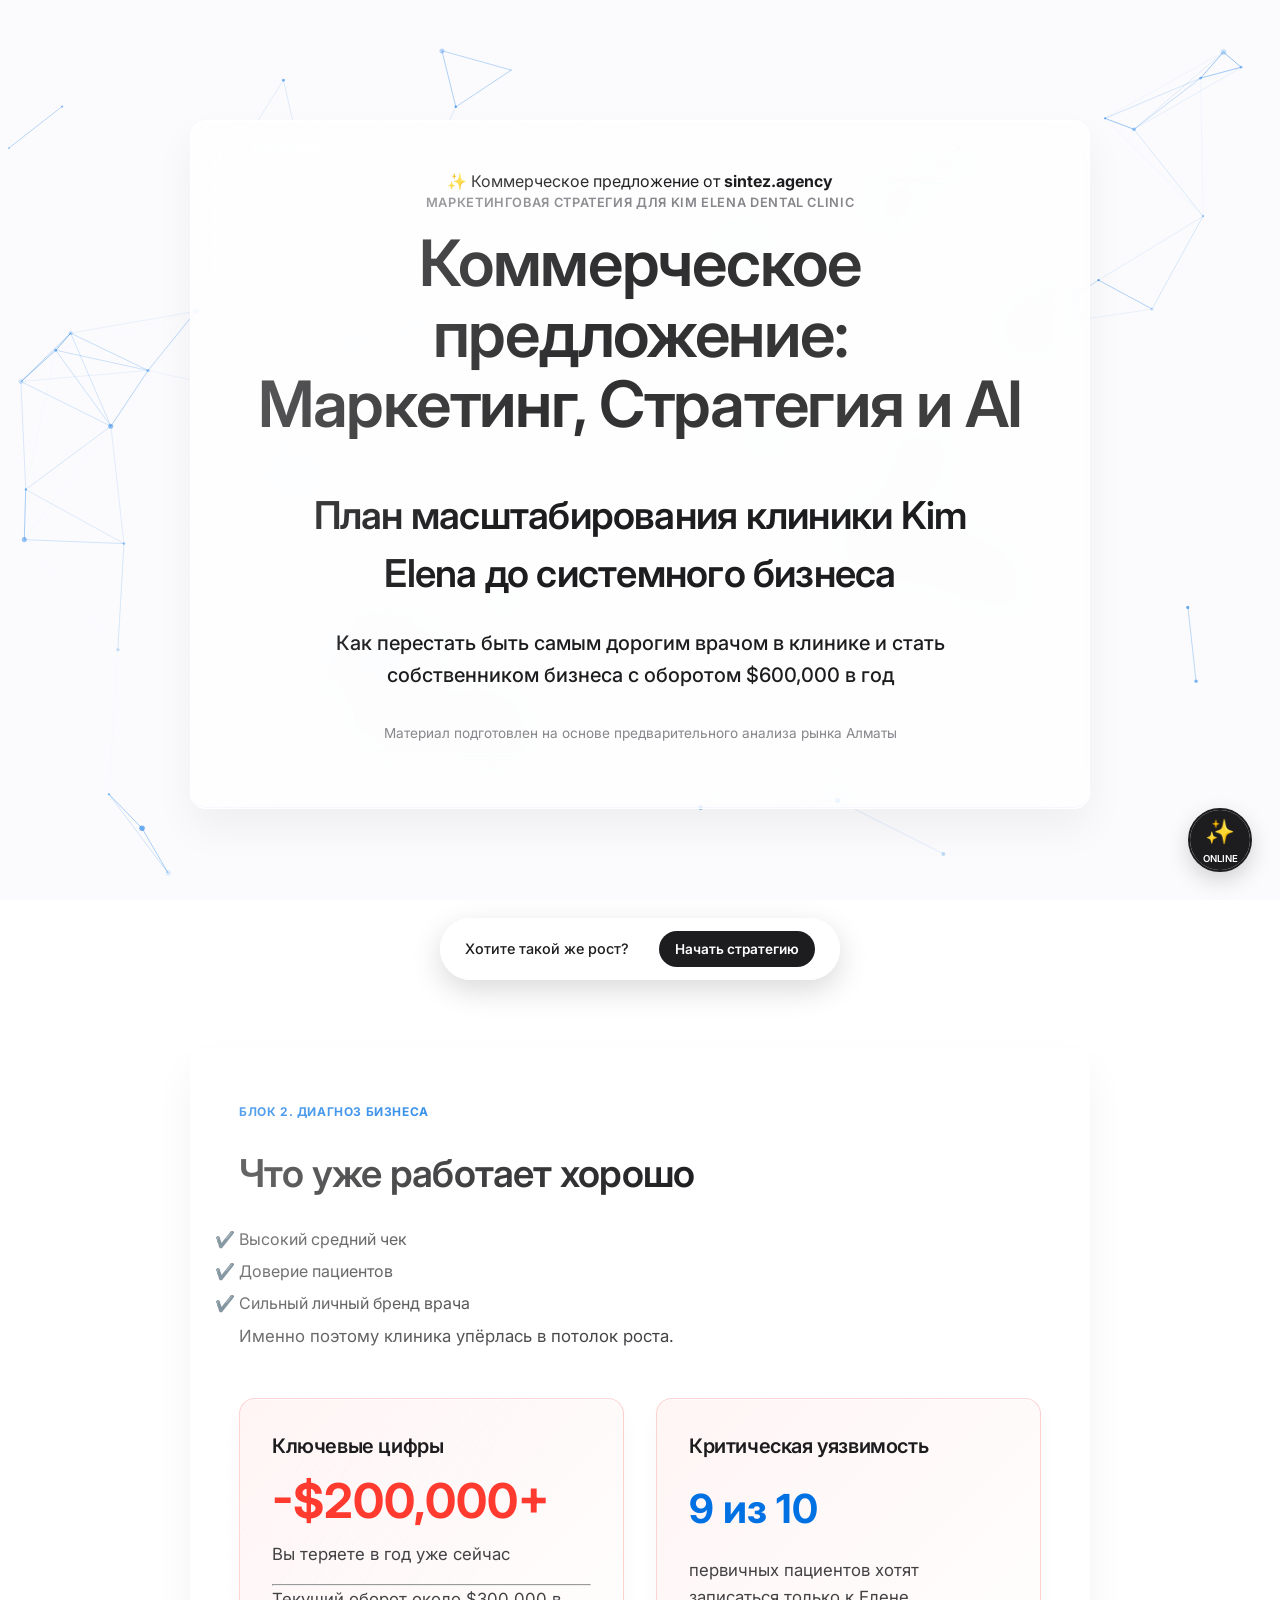
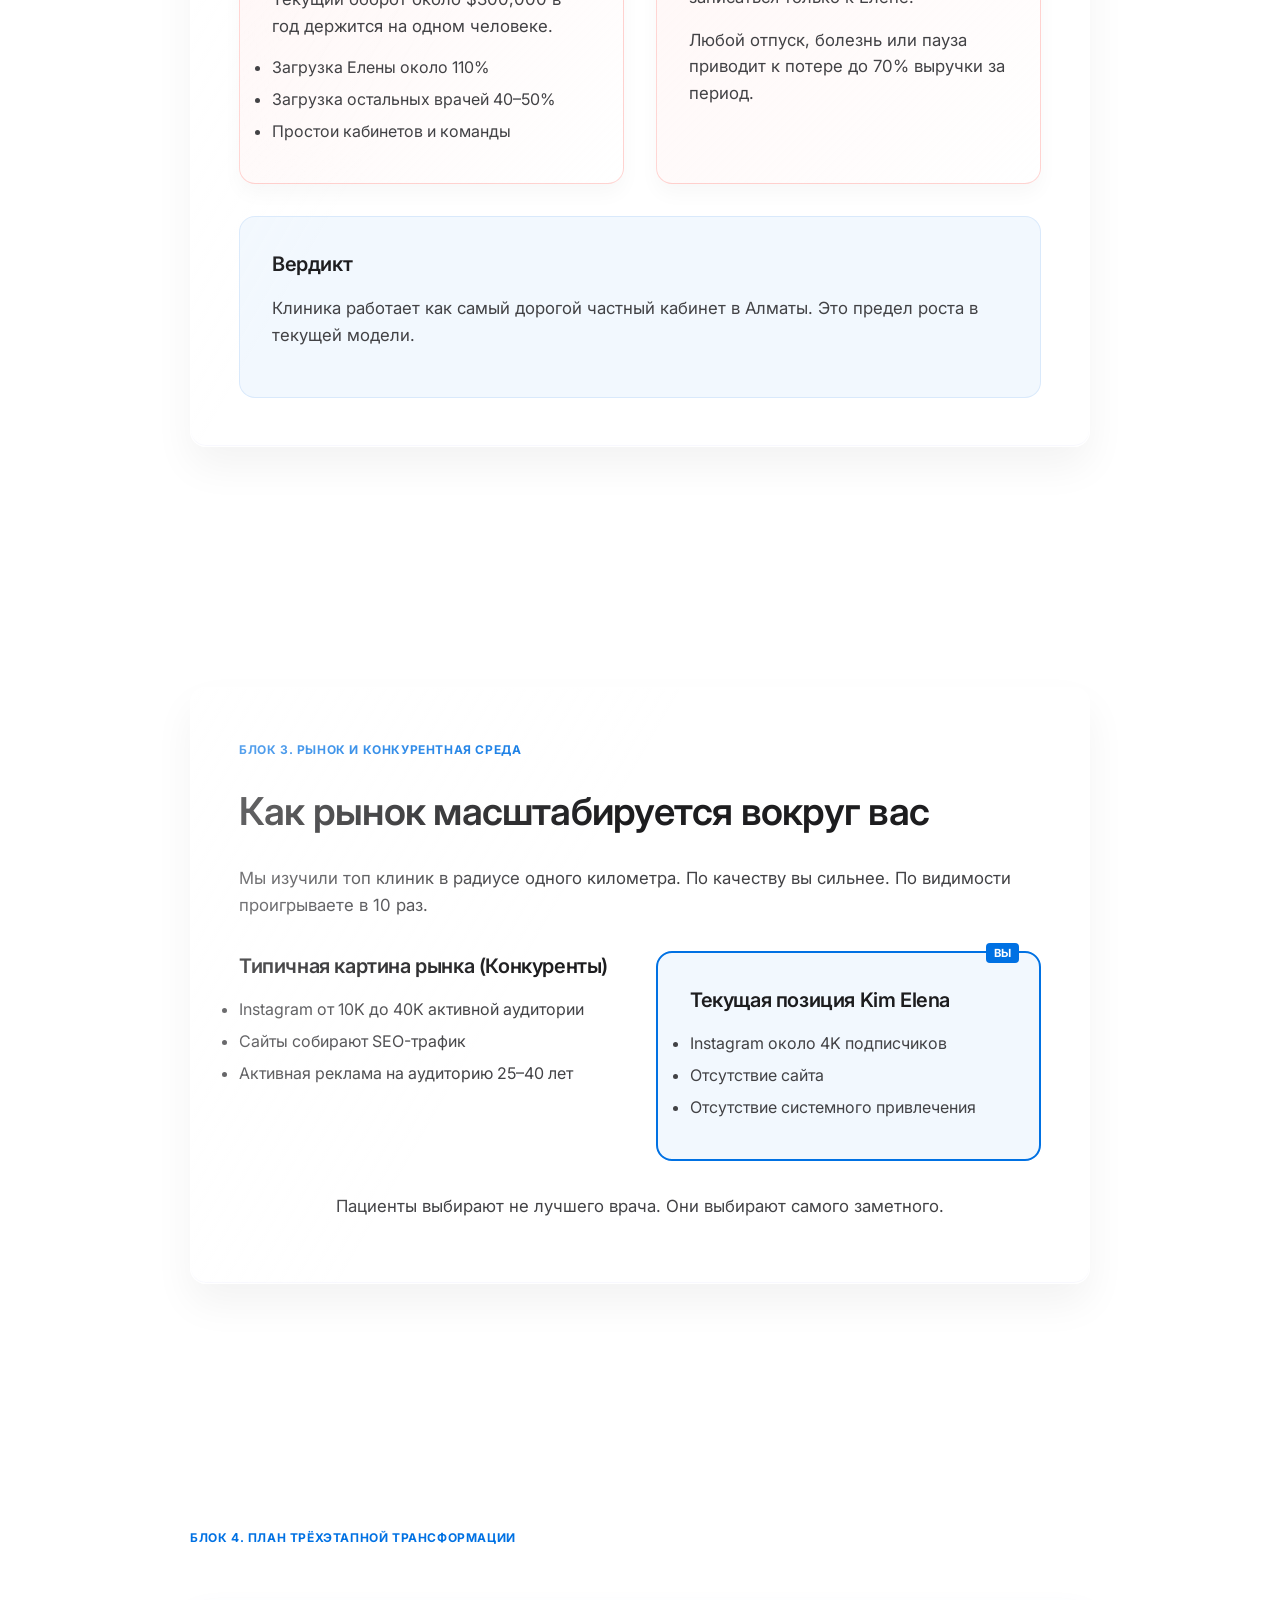
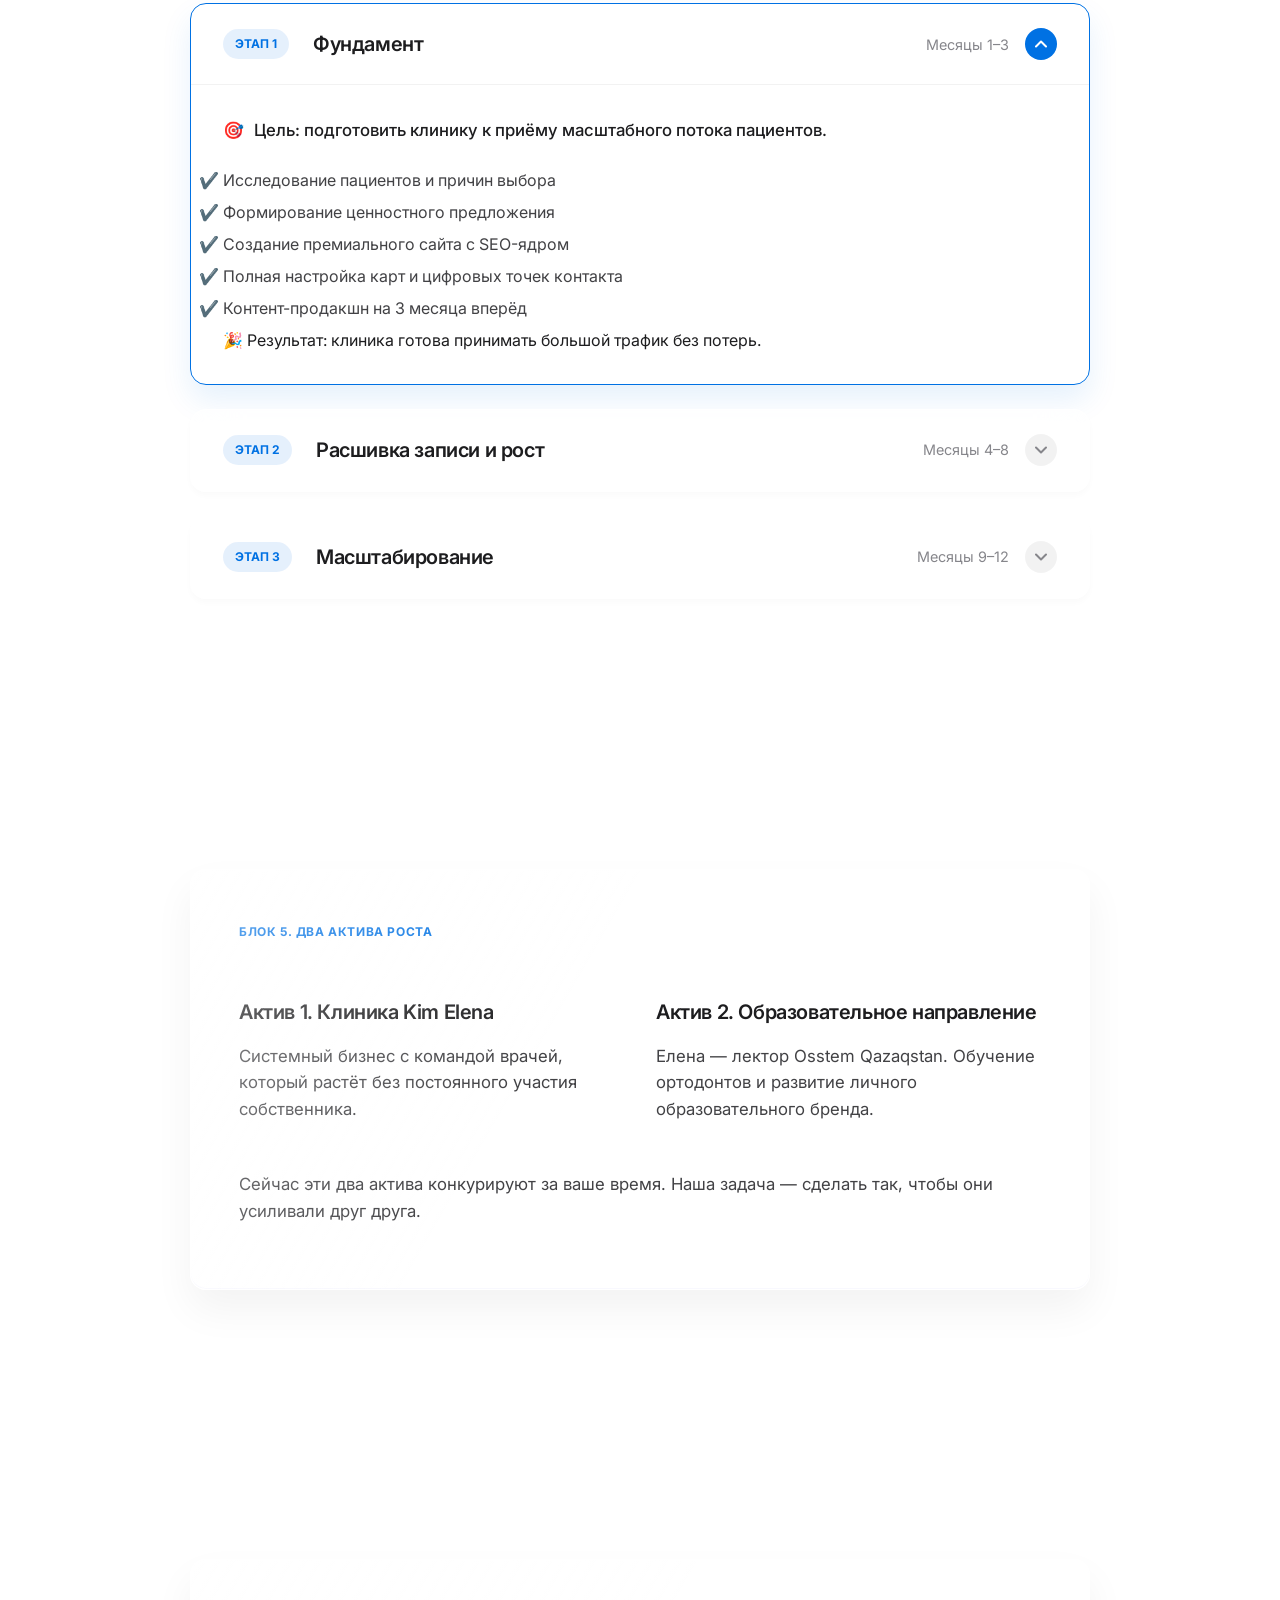
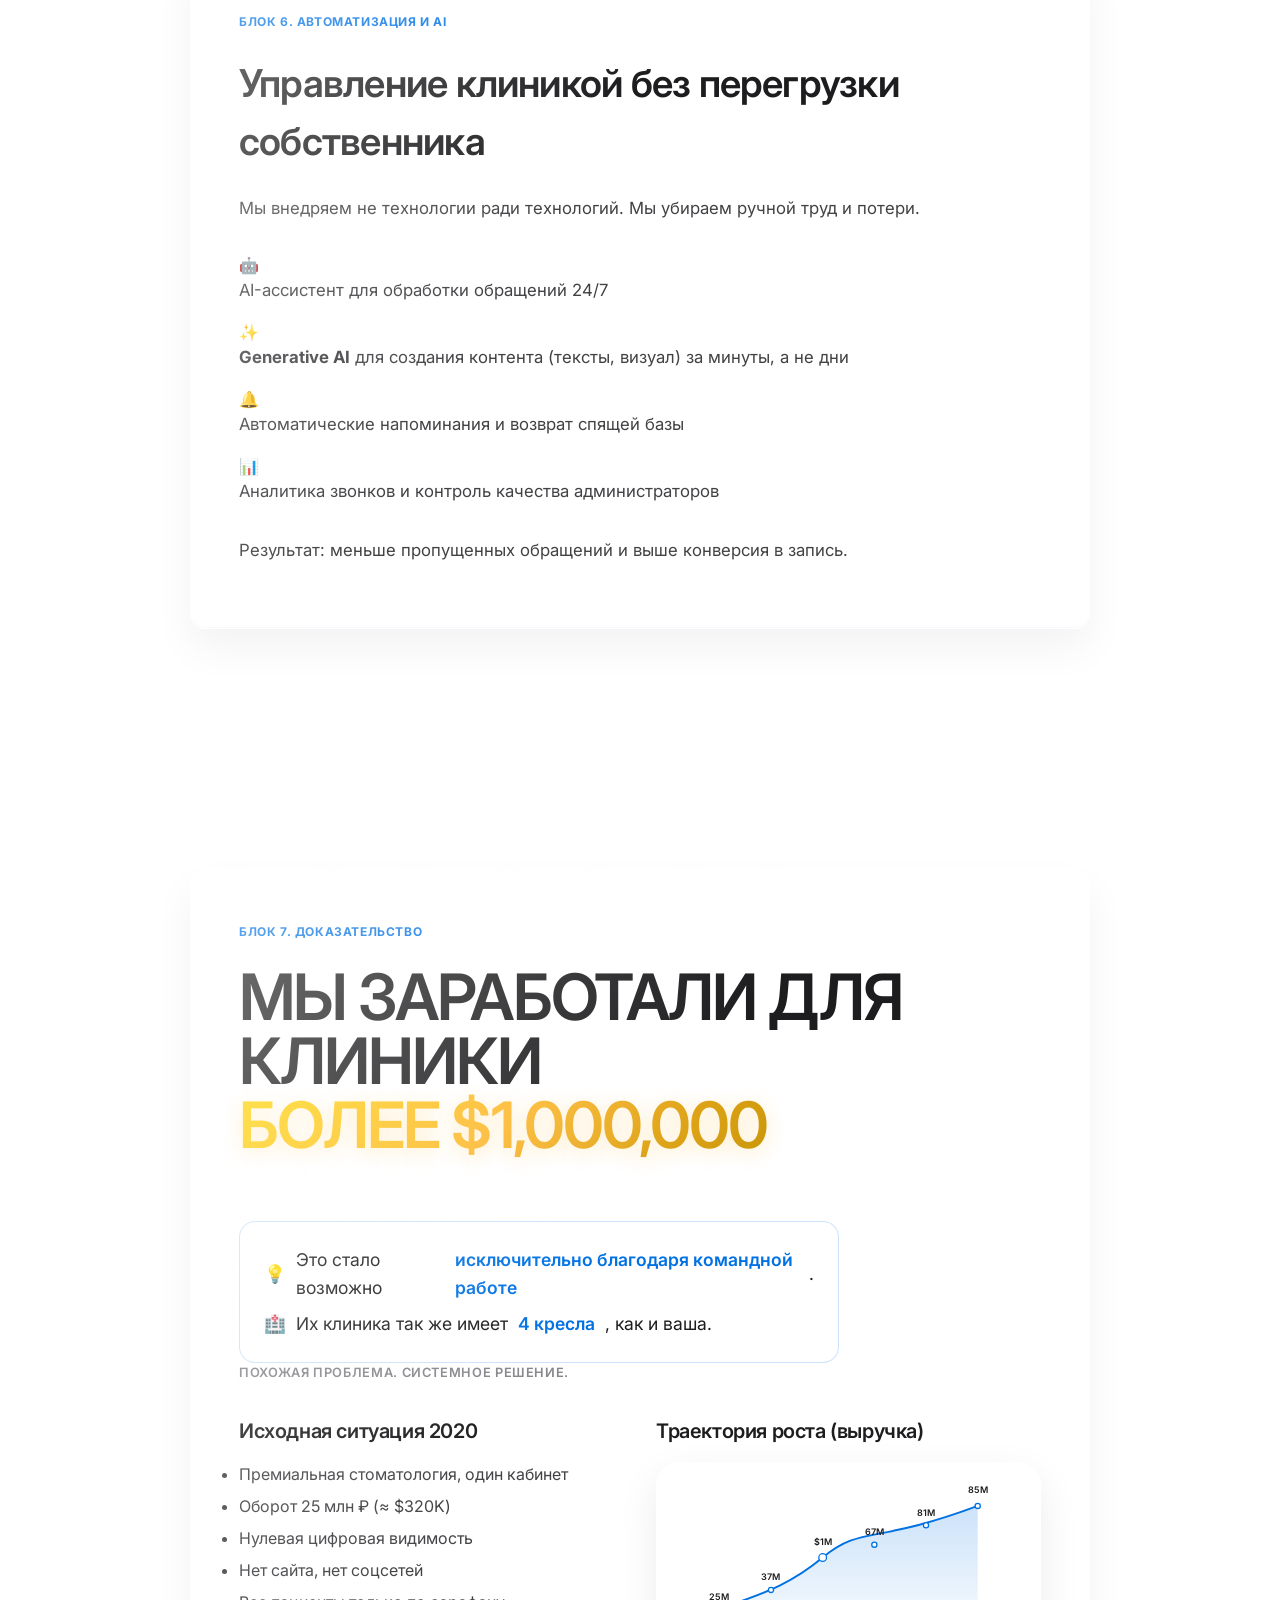
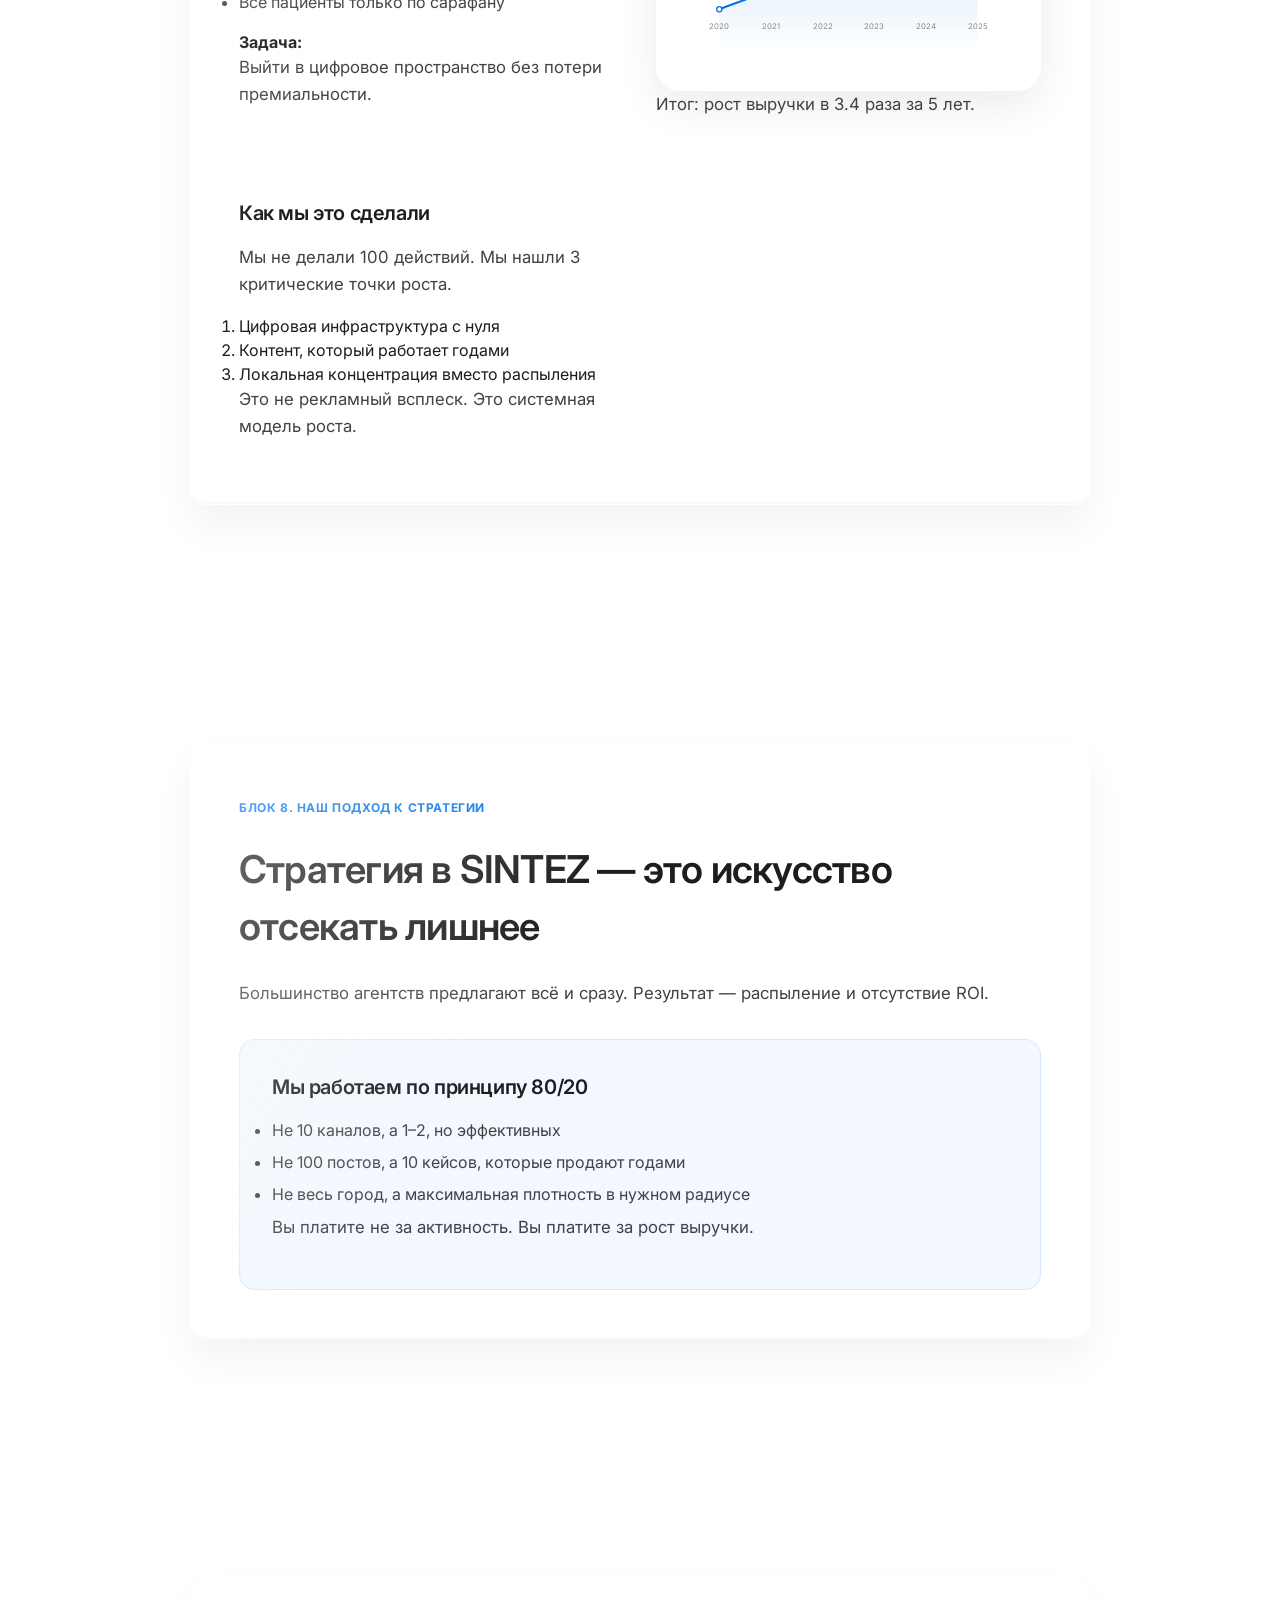
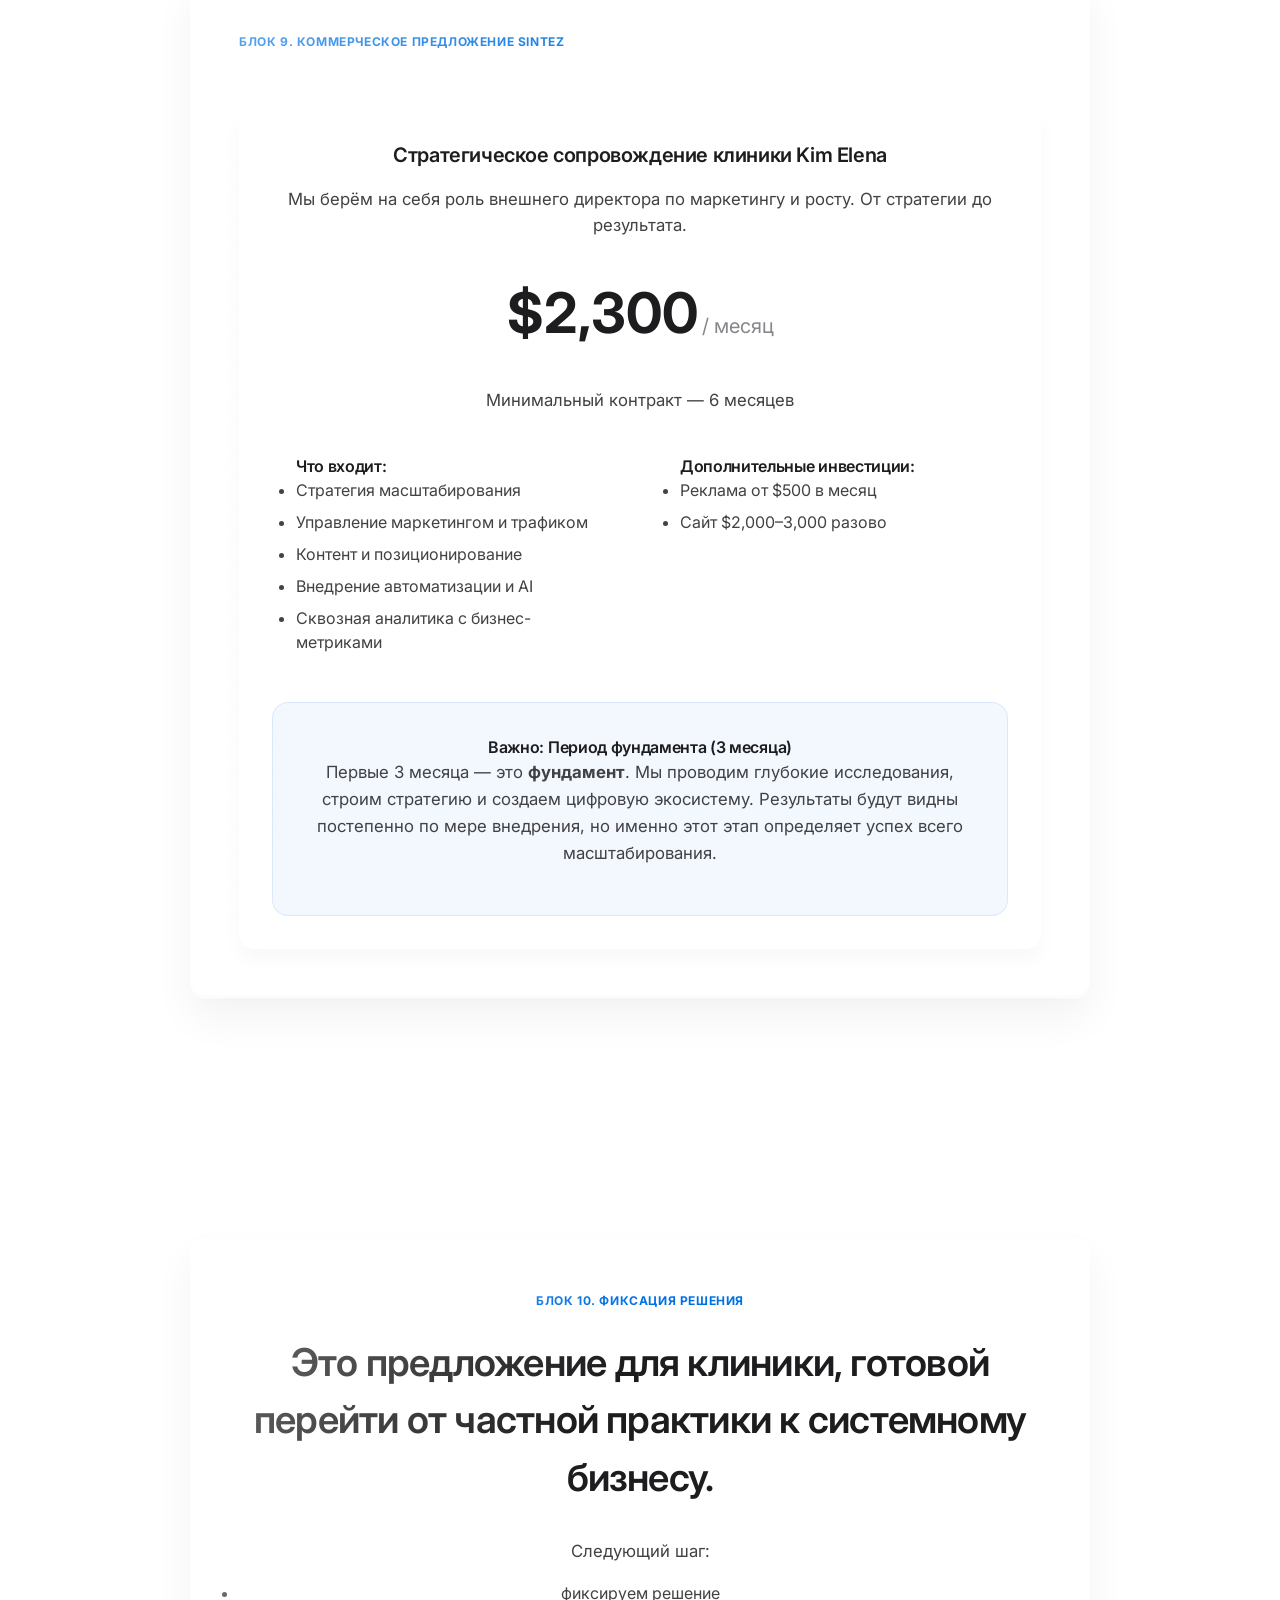
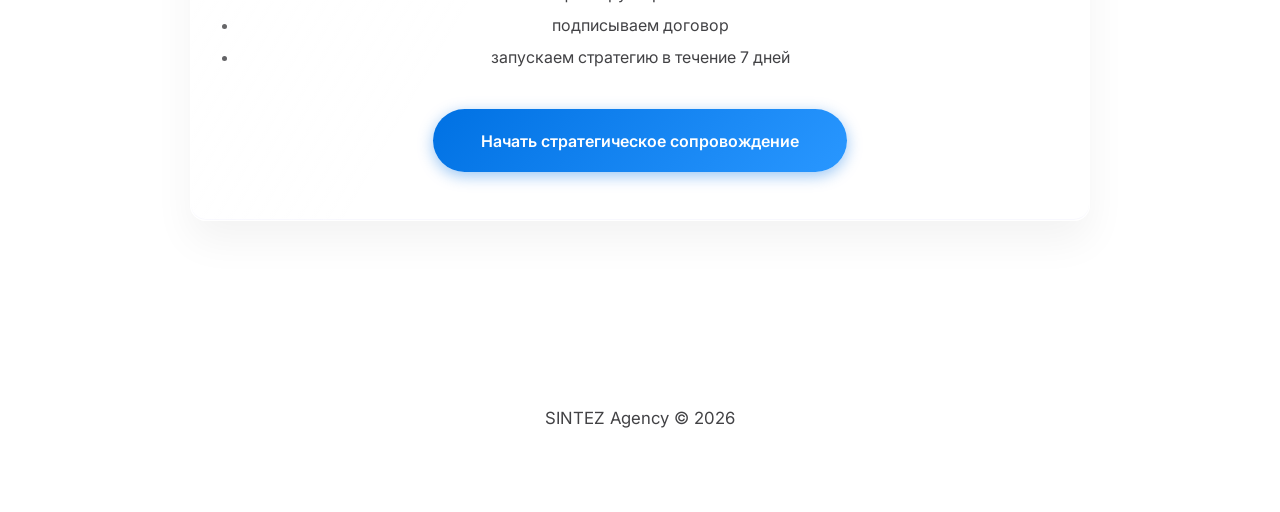
==== index.html @ 53f5ad46 "Add interactive accordion timeline to Block 4" ====
<!DOCTYPE html>
<html lang="ru">

<head>
    <meta charset="UTF-8">
    <meta name="viewport" content="width=device-width, initial-scale=1.0">
    <title>Маркетинговая Стратегия для Kim Elena Dental Clinic | SINTEZ</title>
    <link rel="stylesheet" href="style.css">
    <link rel="preconnect" href="https://fonts.googleapis.com">
    <link rel="preconnect" href="https://fonts.gstatic.com" crossorigin>
    <link href="https://fonts.googleapis.com/css2?family=Inter:wght@300;400;500;600;700&display=swap" rel="stylesheet">
</head>

<body>

    <!-- Interactive Background -->
    <canvas id="bg-canvas"></canvas>

    <main class="main-container">

        <!-- BLOCK 1: MAIN SCREEN -->
        <section id="hero" class="section hero-section">
            <div class="content-wrapper glass-panel reveal">
                <div class="hero-header">
                    <div class="sintez-badge">
                        <span class="icon">✨</span> Коммерческое предложение от <strong>sintez.agency</strong>
                    </div>
                    <span class="subtitle">МАРКЕТИНГОВАЯ СТРАТЕГИЯ ДЛЯ KIM ELENA DENTAL CLINIC</span>
                    <h1 class="main-title">Коммерческое предложение: <br>Маркетинг, Стратегия и AI
                    </h1>
                </div>
                <div class="hero-body">
                    <h2>План масштабирования клиники Kim Elena до системного бизнеса</h2>
                    <p class="highlight-text">Как перестать быть самым дорогим врачом в клинике и стать собственником
                        бизнеса с оборотом $600,000 в год</p>
                    <p class="note">Материал подготовлен на основе предварительного анализа рынка Алматы</p>
                </div>
            </div>
        </section>

        <!-- BLOCK 2: DIAGNOSIS -->
        <section id="diagnosis" class="section">
            <div class="content-wrapper glass-panel reveal">
                <span class="section-label">БЛОК 2. ДИАГНОЗ БИЗНЕСА</span>
                <h2>Что уже работает хорошо</h2>
                <ul class="check-list">
                    <li>Высокий средний чек</li>
                    <li>Доверие пациентов</li>
                    <li>Сильный личный бренд врача</li>
                </ul>
                <p class="impact-text">Именно поэтому клиника упёрлась в потолок роста.</p>

                <div class="grid-2-col mt-large">
                    <div class="card glass-card warning-card">
                        <h3>Ключевые цифры</h3>
                        <p class="large-number text-destructive">-$200,000+</p>
                        <p>Вы теряете в год уже сейчас</p>
                        <hr>
                        <p>Текущий оборот около $300,000 в год держится на одном человеке.</p>
                        <ul>
                            <li>Загрузка Елены около 110%</li>
                            <li>Загрузка остальных врачей 40–50%</li>
                            <li>Простои кабинетов и команды</li>
                        </ul>
                    </div>
                    <div class="card glass-card warning-card">
                        <h3>Критическая уязвимость</h3>
                        <p class="stat-highlight">9 из 10</p>
                        <p>первичных пациентов хотят записаться только к Елене.</p>
                        <p>Любой отпуск, болезнь или пауза приводит к потере до 70% выручки за период.</p>
                    </div>
                </div>

                <div class="verdict-box glass-accent mt-medium">
                    <h3>Вердикт</h3>
                    <p>Клиника работает как самый дорогой частный кабинет в Алматы. Это предел роста в текущей модели.
                    </p>
                </div>
            </div>
        </section>

        <!-- BLOCK 3: MARKET -->
        <section id="market" class="section">
            <div class="content-wrapper glass-panel reveal">
                <span class="section-label">БЛОК 3. РЫНОК И КОНКУРЕНТНАЯ СРЕДА</span>
                <h2>Как рынок масштабируется вокруг вас</h2>
                <p>Мы изучили топ клиник в радиусе одного километра. По качеству вы сильнее. По видимости проигрываете в
                    10 раз.</p>

                <div class="comparison-grid mt-medium">
                    <div class="competitors-col">
                        <h3>Типичная картина рынка (Конкуренты)</h3>
                        <ul>
                            <li>Instagram от 10K до 40K активной аудитории</li>
                            <li>Сайты собирают SEO-трафик</li>
                            <li>Активная реклама на аудиторию 25–40 лет</li>
                        </ul>
                    </div>
                    <div class="you-col glass-accent">
                        <h3>Текущая позиция Kim Elena</h3>
                        <ul>
                            <li>Instagram около 4K подписчиков</li>
                            <li>Отсутствие сайта</li>
                            <li>Отсутствие системного привлечения</li>
                        </ul>
                    </div>
                </div>
                <p class="quote-text centered mt-medium">Пациенты выбирают не лучшего врача. Они выбирают самого
                    заметного.</p>
            </div>
        </section>

        <!-- BLOCK 4: TRANSFORMATION PLAN -->
        <section id="plan" class="section">
            <div class="content-wrapper reveal">
                <span class="section-label glass-badge">БЛОК 4. ПЛАН ТРЁХЭТАПНОЙ ТРАНСФОРМАЦИИ</span>

                <div class="timeline-interactive mt-medium">
                    <!-- Stage 1 -->
                    <div class="timeline-accordion-item active">
                        <div class="timeline-header">
                            <div class="header-content">
                                <span class="stage-badge">Этап 1</span>
                                <h3 class="stage-title">Фундамент</h3>
                                <span class="stage-time-badge">Месяцы 1–3</span>
                            </div>
                            <div class="toggle-icon">
                                <svg width="12" height="8" viewBox="0 0 12 8" fill="none"
                                    xmlns="http://www.w3.org/2000/svg">
                                    <path d="M1 1.5L6 6.5L11 1.5" stroke="currentColor" stroke-width="2"
                                        stroke-linecap="round" stroke-linejoin="round" />
                                </svg>
                            </div>
                        </div>
                        <div class="timeline-body">
                            <div class="body-content">
                                <p class="main-goal">Цель: подготовить клинику к приёму масштабного потока пациентов.
                                </p>
                                <ul class="styled-list">
                                    <li>Исследование пациентов и причин выбора</li>
                                    <li>Формирование ценностного предложения</li>
                                    <li>Создание премиального сайта с SEO-ядром</li>
                                    <li>Полная настройка карт и цифровых точек контакта</li>
                                    <li>Контент-продакшн на 3 месяца вперёд</li>
                                </ul>
                                <div class="result-badge">🎉 Результат: клиника готова принимать большой трафик без
                                    потерь.
                                </div>
                            </div>
                        </div>
                    </div>

                    <!-- Stage 2 -->
                    <div class="timeline-accordion-item">
                        <div class="timeline-header">
                            <div class="header-content">
                                <span class="stage-badge">Этап 2</span>
                                <h3 class="stage-title">Расшивка записи и рост</h3>
                                <span class="stage-time-badge">Месяцы 4–8</span>
                            </div>
                            <div class="toggle-icon">
                                <svg width="12" height="8" viewBox="0 0 12 8" fill="none"
                                    xmlns="http://www.w3.org/2000/svg">
                                    <path d="M1 1.5L6 6.5L11 1.5" stroke="currentColor" stroke-width="2"
                                        stroke-linecap="round" stroke-linejoin="round" />
                                </svg>
                            </div>
                        </div>
                        <div class="timeline-body">
                            <div class="body-content">
                                <p class="main-goal">Цель: переключить поток с личности на систему.</p>
                                <ul class="styled-list">
                                    <li>Стратегия «Школа Елены Ким»</li>
                                    <li>Позиционирование команды как носителей стандартов Елены</li>
                                    <li>Таргетированная реклама и Instagram</li>
                                    <li>Работа с блогерами Алматы</li>
                                    <li>Системный сбор видеоотзывов пациентов</li>
                                </ul>
                                <div class="result-badge">📈 Результат: загрузка команды врачей до 70% и рост обращений.
                                </div>
                            </div>
                        </div>
                    </div>

                    <!-- Stage 3 -->
                    <div class="timeline-accordion-item">
                        <div class="timeline-header">
                            <div class="header-content">
                                <span class="stage-badge">Этап 3</span>
                                <h3 class="stage-title">Масштабирование</h3>
                                <span class="stage-time-badge">Месяцы 9–12</span>
                            </div>
                            <div class="toggle-icon">
                                <svg width="12" height="8" viewBox="0 0 12 8" fill="none"
                                    xmlns="http://www.w3.org/2000/svg">
                                    <path d="M1 1.5L6 6.5L11 1.5" stroke="currentColor" stroke-width="2"
                                        stroke-linecap="round" stroke-linejoin="round" />
                                </svg>
                            </div>
                        </div>
                        <div class="timeline-body">
                            <div class="body-content">
                                <p class="main-goal">Цель: рост оборота без увеличения нагрузки на собственника.</p>
                                <ul class="styled-list">
                                    <li>Разделение потоков пациентов</li>
                                    <li>Команда закрывает базовые и средние услуги</li>
                                    <li>Елена работает только с премиальными кейсами</li>
                                    <li>Онлайн-консультации по Казахстану</li>
                                    <li>Подготовка модели масштабирования</li>
                                </ul>
                                <div class="result-badge">💰 Результат: оборот около $600,000 в год.</div>
                            </div>
                        </div>
                    </div>
                </div>
            </div>
        </section>

        <!-- BLOCK 5: TWO ASSETS -->
        <section id="assets" class="section">
            <div class="content-wrapper glass-panel reveal">
                <span class="section-label">БЛОК 5. ДВА АКТИВА РОСТА</span>
                <div class="grid-2-col mt-medium">
                    <div class="asset-card">
                        <h3>Актив 1. Клиника Kim Elena</h3>
                        <p>Системный бизнес с командой врачей, который растёт без постоянного участия собственника.</p>
                    </div>
                    <div class="asset-card">
                        <h3>Актив 2. Образовательное направление</h3>
                        <p>Елена — лектор Osstem Qazaqstan. Обучение ортодонтов и развитие личного образовательного
                            бренда.</p>
                    </div>
                </div>
                <p class="mt-medium">Сейчас эти два актива конкурируют за ваше время. Наша задача — сделать так, чтобы
                    они усиливали друг друга.</p>
            </div>
        </section>

        <!-- BLOCK 6: AUTOMATION & AI -->
        <section id="automation" class="section">
            <div class="content-wrapper glass-panel reveal">
                <span class="section-label">БЛОК 6. АВТОМАТИЗАЦИЯ И AI</span>
                <h2>Управление клиникой без перегрузки собственника</h2>
                <p>Мы внедряем не технологии ради технологий. Мы убираем ручной труд и потери.</p>
                <div class="features-list mt-medium">
                    <div class="feature-item">
                        <span class="icon">🤖</span>
                        <p>AI-ассистент для обработки обращений 24/7</p>
                    </div>
                    <div class="feature-item">
                        <span class="icon">✨</span>
                        <p><strong>Generative AI</strong> для создания контента (тексты, визуал) за минуты, а не дни</p>
                    </div>
                    <div class="feature-item">
                        <span class="icon">🔔</span>
                        <p>Автоматические напоминания и возврат спящей базы</p>
                    </div>
                    <div class="feature-item">
                        <span class="icon">📊</span>
                        <p>Аналитика звонков и контроль качества администраторов</p>
                    </div>
                </div>
                <p class="result-text mt-medium">Результат: меньше пропущенных обращений и выше конверсия в запись.</p>
            </div>
        </section>

        <!-- BLOCK 7: PROOF -->
        <section id="proof" class="section">
            <div class="content-wrapper glass-panel reveal">
                <span class="section-label">БЛОК 7. ДОКАЗАТЕЛЬСТВО</span>
                <h2 class="mega-title">МЫ ЗАРАБОТАЛИ ДЛЯ КЛИНИКИ <br><span class="text-gradient-gold">БОЛЕЕ
                        $1,000,000</span>
                </h2>
                <div class="context-box mt-medium mb-medium">
                    <p class="highlight-note">
                        <span class="icon">💡</span>
                        Это стало возможно <strong>исключительно благодаря командной работе</strong>.
                    </p>
                    <p class="highlight-note">
                        <span class="icon">🏥</span>
                        Их клиника так же имеет <strong>4 кресла</strong>, как и ваша.
                    </p>
                </div>
                <p class="subtitle">Похожая проблема. Системное решение.</p>

                <div class="case-study grid-2-col mt-medium">
                    <div class="col">
                        <h3>Исходная ситуация 2020</h3>
                        <ul>
                            <li>Премиальная стоматология, один кабинет</li>
                            <li>Оборот 25 млн ₽ (≈ $320K)</li>
                            <li>Нулевая цифровая видимость</li>
                            <li>Нет сайта, нет соцсетей</li>
                            <li>Все пациенты только по сарафану</li>
                        </ul>
                        <div class="task-box mt-small">
                            <strong>Задача:</strong>
                            <p>Выйти в цифровое пространство без потери премиальности.</p>
                        </div>
                    </div>
                    <div class="col">
                        <div class="col">
                            <h3>Траектория роста (выручка)</h3>
                            <div class="chart-container organic-chart" id="revenueChart">
                                <!-- SVG Chart -->
                                <svg viewBox="0 0 500 250" class="growth-curve">
                                    <defs>
                                        <linearGradient id="curveGradient" x1="0" x2="0" y1="0" y2="1">
                                            <stop offset="0%" stop-color="#0071e3" stop-opacity="0.2" />
                                            <stop offset="100%" stop-color="#0071e3" stop-opacity="0" />
                                        </linearGradient>
                                    </defs>
                                    <!-- Area under the curve -->
                                    <path d="M 50 180 C 100 160, 150 150, 210 100 S 290 80, 450 20 L 450 250 L 50 250 Z"
                                        class="curve-area" />
                                    <!-- The Line -->
                                    <path d="M 50 180 C 100 160, 150 150, 210 100 S 290 80, 450 20"
                                        class="curve-line" />

                                    <!-- Data Points -->
                                    <g class="chart-point" data-val="25M" data-year="2020">
                                        <circle cx="50" cy="180" r="4" />
                                        <text x="50" y="210">2020</text>
                                        <text x="50" y="165" class="val-text">25M</text>
                                    </g>
                                    <g class="chart-point" data-val="37M" data-year="2021">
                                        <circle cx="130" cy="150" r="4" />
                                        <text x="130" y="210">2021</text>
                                        <text x="130" y="135" class="val-text">37M</text>
                                    </g>
                                    <g class="chart-point" data-val="$1M" data-year="2022" class="highlight-point">
                                        <circle cx="210" cy="100" r="6" />
                                        <text x="210" y="210">2022</text>
                                        <text x="210" y="80" class="val-text bold">$1M</text>
                                    </g>
                                    <g class="chart-point" data-val="67M" data-year="2023">
                                        <circle cx="290" cy="80" r="4" />
                                        <text x="290" y="210">2023</text>
                                        <text x="290" y="65" class="val-text">67M</text>
                                    </g>
                                    <g class="chart-point" data-val="81M" data-year="2024">
                                        <circle cx="370" cy="50" r="4" />
                                        <text x="370" y="210">2024</text>
                                        <text x="370" y="35" class="val-text">81M</text>
                                    </g>
                                    <g class="chart-point" data-val="85M" data-year="2025">
                                        <circle cx="450" cy="20" r="4" />
                                        <text x="450" y="210">2025</text>
                                        <text x="450" y="0" class="val-text">85M</text>
                                    </g>
                                </svg>
                            </div>
                            <p class="total-growth">Итог: рост выручки в 3.4 раза за 5 лет.</p>
                        </div>
                    </div>

                    <div class="how-box mt-medium">
                        <h3>Как мы это сделали</h3>
                        <p>Мы не делали 100 действий. Мы нашли 3 критические точки роста.</p>
                        <ol class="counter-list">
                            <li>Цифровая инфраструктура с нуля</li>
                            <li>Контент, который работает годами</li>
                            <li>Локальная концентрация вместо распыления</li>
                        </ol>
                        <p>Это не рекламный всплеск. Это системная модель роста.</p>
                    </div>
                </div>
        </section>

        <!-- BLOCK 8: APPROACH -->
        <section id="approach" class="section">
            <div class="content-wrapper glass-panel reveal">
                <span class="section-label">БЛОК 8. НАШ ПОДХОД К СТРАТЕГИИ</span>
                <h2>Стратегия в SINTEZ — это искусство отсекать лишнее</h2>
                <p>Большинство агентств предлагают всё и сразу. Результат — распыление и отсутствие ROI.</p>
                <div class="principle-box glass-accent mt-medium">
                    <h3>Мы работаем по принципу 80/20</h3>
                    <ul>
                        <li>Не 10 каналов, а 1–2, но эффективных</li>
                        <li>Не 100 постов, а 10 кейсов, которые продают годами</li>
                        <li>Не весь город, а максимальная плотность в нужном радиусе</li>
                    </ul>
                    <p class="highlight">Вы платите не за активность. Вы платите за рост выручки.</p>
                </div>
            </div>
        </section>

        <!-- BLOCK 9: OFFER -->
        <section id="offer" class="section">
            <div class="content-wrapper glass-panel reveal">
                <span class="section-label">БЛОК 9. КОММЕРЧЕСКОЕ ПРЕДЛОЖЕНИЕ SINTEZ</span>

                <div class="offer-card glass-card mt-medium">
                    <h3>Стратегическое сопровождение клиники Kim Elena</h3>
                    <p>Мы берём на себя роль внешнего директора по маркетингу и росту. От стратегии до результата.</p>

                    <div class="price-tag">
                        <span class="amount">$2,300</span>
                        <span class="period">/ месяц</span>
                    </div>
                    <p class="condition">Минимальный контракт — 6 месяцев</p>

                    <div class="grid-2-col mt-small">
                        <div class="includes">
                            <h4>Что входит:</h4>
                            <ul>
                                <li>Стратегия масштабирования</li>
                                <li>Управление маркетингом и трафиком</li>
                                <li>Контент и позиционирование</li>
                                <li>Внедрение автоматизации и AI</li>
                                <li>Сквозная аналитика с бизнес-метриками</li>
                            </ul>
                        </div>
                        <div class="additional-costs">
                            <h4>Дополнительные инвестиции:</h4>
                            <ul>
                                <li>Реклама от $500 в месяц</li>
                                <li>Сайт $2,000–3,000 разово</li>
                            </ul>
                        </div>
                    </div>

                    <div class="guarantee-box mt-small glass-accent">
                        <h4>Важно: Период фундамента (3 месяца)</h4>
                        <p>Первые 3 месяца — это <strong>фундамент</strong>. Мы проводим глубокие исследования, строим
                            стратегию и создаем цифровую экосистему. Результаты будут видны постепенно по мере
                            внедрения, но именно этот этап определяет успех всего масштабирования.</p>
                    </div>
                </div>
            </div>
        </section>

        <!-- BLOCK 10: ACTION -->
        <section id="action" class="section last-section">
            <div class="content-wrapper glass-panel reveal centered">
                <span class="section-label">БЛОК 10. ФИКСАЦИЯ РЕШЕНИЯ</span>
                <h2>Это предложение для клиники, готовой перейти от частной практики к системному бизнесу.</h2>

                <div class="steps-box mt-medium">
                    <p>Следующий шаг:</p>
                    <ul>
                        <li>фиксируем решение</li>
                        <li>подписываем договор</li>
                        <li>запускаем стратегию в течение 7 дней</li>
                    </ul>
                </div>

                <a href="https://t.me/omelnickiy" target="_blank" class="cta-button pulse-button">Начать стратегическое
                    сопровождение</a>
            </div>
        </section>

        <footer class="footer">
            <p>SINTEZ Agency &copy; 2026</p>
        </footer>

    </main>

    <div id="sticky-cta" class="sticky-cta hidden">
        <div class="sticky-content">
            <span>Хотите такой же рост?</span>
            <a href="https://t.me/omelnickiy" target="_blank" class="sticky-button">Начать стратегию</a>
        </div>
    </div>

    <!-- AI Widget -->
    <div id="ai-widget" class="ai-widget">
        <div class="ai-toggle pulsate">
            <span class="ai-icon">✨</span>
            <span class="ai-label">Online</span>
        </div>
        <div class="ai-window hidden">
            <div class="ai-header">
                <div class="ai-avatar">S</div>
                <div class="ai-info">
                    <span class="ai-name">SINTEZ.AI</span>
                    <span class="ai-status">Sales Agent</span>
                </div>
                <button class="ai-close">&times;</button>
            </div>
            <div class="ai-messages" id="ai-messages">
                <!-- Messages will appear here -->
            </div>
            <div class="ai-controls" id="ai-controls">
                <!-- Buttons will appear here -->
            </div>
        </div>
    </div>

    <script src="script.js"></script>
</body>

</html>
---- style.css ----
:root {
    --bg-color: #f5f5f7;
    --text-primary: #1d1d1f;
    --text-secondary: #86868b;
    --accent-blue: #0071e3;
    --glass-bg: rgba(255, 255, 255, 0.65);
    --glass-border: rgba(255, 255, 255, 0.4);
    --shadow-soft: 0 10px 30px rgba(0, 0, 0, 0.03);
    --shadow-hover: 0 20px 40px rgba(0, 0, 0, 0.08);
    --gradient-text: linear-gradient(135deg, #1d1d1f 0%, #434344 100%);
    --gradient-accent: linear-gradient(135deg, #0071e3 0%, #2997ff 100%);

    --font-heading: 'Inter', -apple-system, BlinkMacSystemFont, sans-serif;
    --font-body: 'Inter', -apple-system, BlinkMacSystemFont, sans-serif;

    --radius-large: 24px;
    --radius-medium: 16px;

    --spacing-section: 120px;
    --spacing-element: 24px;
}

/* Reset & Base */
* {
    box-sizing: border-box;
    margin: 0;
    padding: 0;
}

body {
    background-color: transparent;
    color: var(--text-primary);
    font-family: var(--font-body);
    line-height: 1.5;
    -webkit-font-smoothing: antialiased;
    overflow-x: hidden;
    position: relative;
}

/* Background Animation */
/* Background Animation */
#bg-canvas {
    position: fixed;
    top: 0;
    left: 0;
    width: 100%;
    height: 100%;
    z-index: -1;
    background: #fbfbfd;
}

/* Background Gradients Override */
body::before {
    display: none;
}

/* Typography */
h1,
h2,
h3,
h4 {
    font-family: var(--font-heading);
    font-weight: 600;
    letter-spacing: -0.02em;
    color: var(--text-primary);
}

h1.main-title {
    font-size: clamp(2rem, 5vw, 4rem);
    line-height: 1.1;
    margin-bottom: var(--spacing-element);
    background: var(--gradient-text);
    -webkit-background-clip: text;
    -webkit-text-fill-color: transparent;
}

.mega-title {
    font-size: clamp(2.5rem, 5vw, 5rem);
    line-height: 1;
    text-transform: uppercase;
    letter-spacing: -0.03em;
    margin-bottom: 2rem;
}

.text-gradient-gold {
    background: linear-gradient(135deg, #FFD700 0%, #FDB931 50%, #C49204 100%);
    -webkit-background-clip: text;
    -webkit-text-fill-color: transparent;
    text-shadow: 0 4px 20px rgba(253, 185, 49, 0.3);
}

.text-destructive {
    color: #ff3b30;
    font-weight: 700;
}

h2 {
    font-size: clamp(1.5rem, 3vw, 2.5rem);
    margin-bottom: var(--spacing-element);
}

h3 {
    font-size: 1.25rem;
    margin-bottom: 1rem;
}

p {
    font-size: 1.05rem;
    color: #424245;
    line-height: 1.6;
    margin-bottom: 1rem;
}

.text-gradient {
    background: var(--gradient-accent);
    -webkit-background-clip: text;
    -webkit-text-fill-color: transparent;
}

/* Structural Components */
.main-container {
    max-width: 1000px;
    margin: 0 auto;
    padding: 0 20px;
}

.section {
    padding: var(--spacing-section) 0;
    min-height: 80vh;
    display: flex;
    align-items: center;
    justify-content: center;
}

.content-wrapper {
    width: 100%;
    max-width: 900px;
}

/* Glassmorphism */
/* Glassmorphism Panels (Premium/Chic) */
.glass-panel {
    background: rgba(255, 255, 255, 0.65);
    backdrop-filter: blur(24px);
    -webkit-backdrop-filter: blur(24px);
    border-radius: var(--radius-medium);
    padding: 3rem;
    box-shadow:
        0 20px 40px rgba(0, 0, 0, 0.05),
        inset 0 1px 0 rgba(255, 255, 255, 0.8),
        inset 0 -1px 0 rgba(220, 220, 250, 0.2);
    border: 1px solid rgba(255, 255, 255, 0.8);
    position: relative;
    overflow: hidden;
}

/* Add a subtle sheen/volume effect */
.glass-panel::before {
    content: '';
    position: absolute;
    top: 0;
    left: 0;
    right: 0;
    bottom: 0;
    background: linear-gradient(120deg, rgba(255, 255, 255, 0.4) 0%, rgba(255, 255, 255, 0) 40%);
    pointer-events: none;
}

.glass-card {
    background: rgba(255, 255, 255, 0.5);
    backdrop-filter: blur(16px);
    -webkit-backdrop-filter: blur(16px);
    border-radius: var(--radius-medium);
    padding: 2rem;
    border: 1px solid rgba(255, 255, 255, 0.6);
    box-shadow: 0 10px 20px rgba(0, 0, 0, 0.03), inset 0 1px 0 rgba(255, 255, 255, 0.9);
    transition: transform 0.3s cubic-bezier(0.34, 1.56, 0.64, 1), box-shadow 0.3s ease;
}

.glass-card:hover {
    transform: translateY(-8px) scale(1.01);
    box-shadow: 0 20px 40px rgba(0, 0, 0, 0.08), inset 0 0 20px rgba(255, 255, 255, 0.5);
    background: rgba(255, 255, 255, 0.7);
    border-color: rgba(255, 255, 255, 1);
}

.warning-card {
    border: 1px solid rgba(255, 59, 48, 0.2);
    background: linear-gradient(135deg, rgba(255, 59, 48, 0.05) 0%, rgba(255, 255, 255, 0.4) 100%);
}

.glass-accent {
    background: rgba(0, 113, 227, 0.05);
    /* very light blue */
    border-radius: var(--radius-medium);
    padding: 2rem;
    border: 1px solid rgba(0, 113, 227, 0.1);
}

/* Specific Section Styles */

/* Hero */
.hero-header {
    margin-bottom: 3rem;
    text-align: center;
}

.subtitle {
    display: block;
    font-size: 0.8rem;
    font-weight: 600;
    text-transform: uppercase;
    letter-spacing: 0.05em;
    color: var(--text-secondary);
    margin-bottom: 1rem;
}

.hero-body {
    text-align: center;
    max-width: 700px;
    margin: 0 auto;
}

.highlight-text {
    font-size: 1.25rem;
    font-weight: 500;
    color: var(--text-primary);
}

.note {
    font-size: 0.85rem;
    color: var(--text-secondary);
    margin-top: 2rem;
}

/* Section Labels */
.section-label {
    display: inline-block;
    font-size: 0.75rem;
    font-weight: 700;
    text-transform: uppercase;
    color: var(--accent-blue);
    margin-bottom: 1.5rem;
    letter-spacing: 0.05em;
}

/* Diagnosis Grid */
.grid-2-col {
    display: grid;
    grid-template-columns: 1fr 1fr;
    gap: 2rem;
}

@media (max-width: 768px) {
    .grid-2-col {
        grid-template-columns: 1fr;
    }
}

.large-number {
    font-size: 3rem;
    font-weight: 700;
    line-height: 1;
    margin: 1rem 0;
}

.stat-highlight {
    font-size: 2.5rem;
    font-weight: 700;
    color: var(--accent-blue);
}

/* Timeline (Block 4) - Interactive Accordion */
.timeline-interactive {
    display: flex;
    flex-direction: column;
    gap: 1.5rem;
}

.timeline-accordion-item {
    background: rgba(255, 255, 255, 0.65);
    backdrop-filter: blur(24px);
    -webkit-backdrop-filter: blur(24px);
    border-radius: var(--radius-medium);
    border: 1px solid rgba(255, 255, 255, 0.8);
    overflow: hidden;
    transition: all 0.3s ease;
    cursor: pointer;
    position: relative;
    box-shadow: 0 4px 6px rgba(0, 0, 0, 0.02);
}

.timeline-accordion-item:hover {
    background: rgba(255, 255, 255, 0.85);
    transform: translateY(-2px);
    box-shadow: 0 10px 20px rgba(0, 0, 0, 0.05);
}

.timeline-accordion-item.active {
    background: rgba(255, 255, 255, 0.95);
    border-color: var(--accent-blue);
    box-shadow: 0 15px 30px rgba(0, 113, 227, 0.1);
    cursor: default;
    transform: none;
}

/* Header */
.timeline-header {
    padding: 1.5rem 2rem;
    display: flex;
    justify-content: space-between;
    align-items: center;
    position: relative;
}

.header-content {
    display: flex;
    align-items: center;
    gap: 1.5rem;
    flex: 1;
}

.stage-badge {
    background: rgba(0, 113, 227, 0.1);
    color: var(--accent-blue);
    padding: 6px 12px;
    border-radius: 20px;
    font-size: 0.75rem;
    font-weight: 700;
    text-transform: uppercase;
    white-space: nowrap;
}

.stage-title {
    font-size: 1.25rem;
    font-weight: 600;
    margin: 0;
    color: var(--text-primary);
}

.stage-time-badge {
    font-size: 0.9rem;
    color: var(--text-secondary);
    margin-left: auto;
    margin-right: 1rem;
}

.toggle-icon {
    width: 32px;
    height: 32px;
    border-radius: 50%;
    background: rgba(0, 0, 0, 0.05);
    display: flex;
    align-items: center;
    justify-content: center;
    color: var(--text-secondary);
    transition: transform 0.3s ease, background 0.3s;
}

.timeline-accordion-item:hover .toggle-icon {
    background: rgba(0, 113, 227, 0.1);
    color: var(--accent-blue);
}

.timeline-accordion-item.active .toggle-icon {
    transform: rotate(180deg);
    background: var(--accent-blue);
    color: white;
}

/* Body */
.timeline-body {
    max-height: 0;
    opacity: 0;
    overflow: hidden;
    transition: max-height 0.5s cubic-bezier(0.4, 0, 0.2, 1), opacity 0.4s ease;
    border-top: 1px solid transparent;
}

.timeline-accordion-item.active .timeline-body {
    max-height: 500px;
    /* Enough for content */
    opacity: 1;
    border-top-color: rgba(0, 0, 0, 0.05);
}

.body-content {
    padding: 2rem;
}

.main-goal {
    font-size: 1.05rem;
    font-weight: 500;
    color: var(--text-primary);
    margin-bottom: 1.5rem;
    display: flex;
    gap: 10px;
}

.main-goal::before {
    content: '🎯';
}

@media (max-width: 600px) {
    .header-content {
        flex-direction: column;
        align-items: flex-start;
        gap: 0.5rem;
    }

    .stage-time-badge {
        margin-left: 0;
        font-size: 0.8rem;
    }
}

/* Comparison */
.comparison-grid {
    display: grid;
    grid-template-columns: 1fr 1fr;
    gap: 2rem;
}

@media (max-width: 768px) {
    .comparison-grid {
        grid-template-columns: 1fr;
    }
}

.you-col {
    border: 2px solid var(--accent-blue);
    position: relative;
}

.you-col::after {
    content: 'ВЫ';
    position: absolute;
    top: -10px;
    right: 20px;
    background: var(--accent-blue);
    color: white;
    padding: 2px 8px;
    font-size: 0.7rem;
    font-weight: bold;
    border-radius: 4px;
}

/* Table */
.growth-table {
    width: 100%;
    border-collapse: collapse;
    margin-top: 1rem;
}

.growth-table th,
.growth-table td {
    padding: 0.75rem;
    border-bottom: 1px solid rgba(0, 0, 0, 0.1);
    text-align: left;
}

.growth-table th {
    font-size: 0.8rem;
    text-transform: uppercase;
    color: var(--text-secondary);
}

/* Offer */
.offer-card {
    text-align: center;
}

.price-tag {
    margin: 2rem 0;
}

.amount {
    font-size: 3.5rem;
    font-weight: 700;
    color: var(--text-primary);
}

.period {
    font-size: 1.25rem;
    color: var(--text-secondary);
}

.includes,
.additional-costs {
    text-align: left;
    background: rgba(255, 255, 255, 0.5);
    padding: 1.5rem;
    border-radius: 12px;
}

/* CTA Button */
.cta-button {
    display: inline-block;
    margin-top: 2rem;
    padding: 1.2rem 3rem;
    background: var(--gradient-accent);
    color: white;
    text-decoration: none;
    font-weight: 600;
    border-radius: 50px;
    box-shadow: 0 4px 15px rgba(0, 113, 227, 0.4);
    transition: transform 0.2s, box-shadow 0.2s;
}

.cta-button:hover {
    transform: translateY(-2px);
    box-shadow: 0 8px 25px rgba(0, 113, 227, 0.5);
}

.pulse-button {
    animation: pulse 2s infinite;
}

@keyframes pulse {
    0% {
        box-shadow: 0 0 0 0 rgba(0, 113, 227, 0.4);
    }

    70% {
        box-shadow: 0 0 0 10px rgba(0, 113, 227, 0);
    }

    100% {
        box-shadow: 0 0 0 0 rgba(0, 113, 227, 0);
    }
}

/* Animations - Reveal on Scroll */
.reveal {
    opacity: 0;
    transform: translateY(30px);
    transition: all 0.8s cubic-bezier(0.16, 1, 0.3, 1);
}

.reveal.active {
    opacity: 1;
    transform: translateY(0);
}

/* Lists */
ul.check-list li::marker,
ul.styled-list li::marker {
    content: '✔️ ';
    color: var(--accent-blue);
}

ul li {
    margin-bottom: 0.5rem;
    color: #424245;
}

/* Utilities */
.mt-small {
    margin-top: 1rem;
}

.mt-medium {
    margin-top: 2rem;
}

.mt-large {
    margin-top: 3rem;
}

.centered {
    text-align: center;
}

/* Footer */
.footer {
    text-align: center;
    padding: 4rem 0;
    color: var(--text-secondary);
    font-size: 0.9rem;
}

/* Context Box in Block 7 */
.context-box {
    background: rgba(255, 255, 255, 0.6);
    border: 1px solid rgba(0, 113, 227, 0.2);
    border-radius: var(--radius-medium);
    padding: 1.5rem;
    display: inline-block;
    text-align: left;
    max-width: 600px;
}

.highlight-note {
    font-size: 1.1rem;
    color: var(--text-primary);
    margin-bottom: 0.5rem;
    display: flex;
    align-items: center;
    gap: 10px;
}

.highlight-note:last-child {
    margin-bottom: 0;
}

.highlight-note strong {
    color: var(--accent-blue);
    font-weight: 600;
}

/* --- Round 5 Features --- */

/* 1. Animated Chart */
/* --- Block 7: Proof Redesign --- */
.proof-header {
    margin-bottom: 3rem;
    position: relative;
}

.subtitle-large {
    font-size: 1.5rem;
    font-weight: 500;
    color: var(--text-primary);
    margin-top: -1rem;
}

.context-grid {
    display: flex;
    justify-content: center;
    gap: 3rem;
    margin-bottom: 4rem;
    padding: 1.5rem;
    background: rgba(255, 255, 255, 0.4);
    border-radius: 12px;
    border: 1px solid rgba(255, 255, 255, 0.5);
    display: inline-flex;
}

.metric-item {
    display: flex;
    align-items: center;
    gap: 12px;
    text-align: left;
}

.metric-item .icon {
    font-size: 1.5rem;
    background: white;
    width: 48px;
    height: 48px;
    display: flex;
    align-items: center;
    justify-content: center;
    border-radius: 50%;
    box-shadow: var(--shadow-soft);
}

.metric-item p {
    margin: 0;
    font-weight: 600;
    font-size: 1rem;
    line-height: 1.2;
}

.text-sm {
    font-size: 0.8rem;
    font-weight: 400;
}

.proof-main-grid {
    display: grid;
    grid-template-columns: 1fr 1.2fr;
    /* Give chart slightly more space */
    gap: 3rem;
    align-items: start;
}

@media (max-width: 850px) {
    .proof-main-grid {
        grid-template-columns: 1fr;
    }
}

.proof-col-text {
    padding-right: 1rem;
}

.year-marker {
    display: inline-block;
    padding: 4px 12px;
    background: #e5e5ea;
    border-radius: 20px;
    font-size: 0.75rem;
    font-weight: 700;
    color: var(--text-secondary);
    margin-bottom: 1rem;
}

.year-marker.text-accent {
    background: rgba(0, 113, 227, 0.1);
    color: var(--accent-blue);
}

.stat-row {
    margin: 1.5rem 0;
}

.stat-val {
    display: block;
    font-size: 2.5rem;
    font-weight: 700;
    letter-spacing: -0.02em;
    line-height: 1;
}

.stat-label {
    font-size: 0.9rem;
    color: var(--text-secondary);
    text-transform: uppercase;
    letter-spacing: 0.05em;
}

.divider {
    border: none;
    height: 1px;
    background: rgba(0, 0, 0, 0.1);
    margin: 1.5rem 0;
}

.clean-list {
    list-style: none;
    padding: 0;
}

.clean-list li {
    padding-left: 20px;
    position: relative;
    margin-bottom: 12px;
    font-size: 0.95rem;
    line-height: 1.5;
}

.clean-list li::before {
    content: "•";
    color: var(--text-secondary);
    position: absolute;
    left: 0;
    font-weight: bold;
}

.challenge-box {
    margin-top: 2rem;
    padding: 1.5rem;
    background: rgba(255, 59, 48, 0.05);
    /* very light red */
    border-left: 3px solid #ff3b30;
    border-radius: 0 12px 12px 0;
}

.challenge-box strong {
    color: #ff3b30;
    display: block;
    margin-bottom: 0.5rem;
    font-size: 0.85rem;
    text-transform: uppercase;
    letter-spacing: 0.05em;
}

.challenge-box p {
    margin: 0;
    font-size: 0.95rem;
}

.growth-caption {
    text-align: center;
    margin-top: 1rem;
    font-size: 0.9rem;
    color: var(--accent-blue);
    font-weight: 600;
}

/* 1. Animated Chart (SVG Organic) */
.organic-chart {
    background: rgba(255, 255, 255, 0.5);
    border-radius: 24px;
    padding: 30px;
    box-shadow: 0 15px 40px rgba(0, 0, 0, 0.08);
    /* Enhanced shadow */
    border: 1px solid rgba(255, 255, 255, 0.8);
}

.growth-curve {
    width: 100%;
    height: auto;
    overflow: visible;
}

.curve-line {
    fill: none;
    stroke: var(--accent-blue);
    stroke-width: 3;
    stroke-linecap: round;
    stroke-dasharray: 1000;
    stroke-dashoffset: 1000;
    transition: stroke-dashoffset 2.5s ease-out;
}

.curve-area {
    fill: url(#curveGradient);
    opacity: 0;
    transition: opacity 1.5s ease-in 1s;
}

.chart-point circle {
    fill: white;
    stroke: var(--accent-blue);
    stroke-width: 2;
    transition: all 0.3s ease;
}

.chart-point text {
    font-family: var(--font-body);
    font-size: 12px;
    fill: var(--text-secondary);
    text-anchor: middle;
}

.chart-point .val-text {
    font-size: 14px;
    font-weight: 600;
    fill: var(--text-primary);
}

.chart-point.highlight-point circle {
    fill: var(--accent-blue);
    stroke: white;
    stroke-width: 3;
    r: 6;
}

.chart-point.highlight-point .val-text {
    fill: var(--accent-blue);
    font-size: 16px;
    font-weight: 700;
}

/* Animation trigger class */
.chart-container.active .curve-line {
    stroke-dashoffset: 0;
}

.chart-container.active .curve-area {
    opacity: 1;
}

.chart-point {
    opacity: 0;
    transform: translateY(10px);
    transition: all 0.5s ease-out;
}

.chart-container.active .chart-point {
    opacity: 1;
    transform: translateY(0);
}

/* Stagger points */
.chart-container.active .chart-point:nth-child(3) {
    transition-delay: 0.5s;
}

/* point 1 */
.chart-container.active .chart-point:nth-child(4) {
    transition-delay: 0.7s;
}

/* point 2 */
.chart-container.active .chart-point:nth-child(5) {
    transition-delay: 0.9s;
}

/* ... */
.chart-container.active .chart-point:nth-child(6) {
    transition-delay: 1.1s;
}

.chart-container.active .chart-point:nth-child(7) {
    transition-delay: 1.3s;
}

.chart-container.active .chart-point:nth-child(8) {
    transition-delay: 1.5s;
}


/* 2. Sticky CTA */
.sticky-cta {
    position: fixed;
    bottom: 20px;
    left: 50%;
    transform: translateX(-50%) translateY(100px);
    background: rgba(255, 255, 255, 0.85);
    backdrop-filter: blur(20px);
    -webkit-backdrop-filter: blur(20px);
    padding: 12px 24px;
    border-radius: 50px;
    box-shadow: 0 10px 30px rgba(0, 0, 0, 0.15);
    border: 1px solid rgba(255, 255, 255, 0.5);
    z-index: 1000;
    transition: transform 0.4s cubic-bezier(0.175, 0.885, 0.32, 1.275);
    width: 90%;
    max-width: 400px;
}

.sticky-cta.visible {
    transform: translateX(-50%) translateY(0);
}

.sticky-content {
    display: flex;
    justify-content: space-between;
    align-items: center;
}

.sticky-content span {
    font-weight: 500;
    font-size: 0.9rem;
    color: var(--text-primary);
}

.sticky-button {
    background: var(--text-primary);
    color: white;
    text-decoration: none;
    padding: 8px 16px;
    border-radius: 20px;
    font-size: 0.85rem;
    font-weight: 600;
}


/* 3. AI Widget */
.ai-widget {
    position: fixed;
    bottom: 30px;
    right: 30px;
    z-index: 2000;
    font-family: var(--font-body);
}

.ai-toggle {
    width: 60px;
    height: 60px;
    background: var(--text-primary);
    border-radius: 50%;
    display: flex;
    flex-direction: column;
    align-items: center;
    justify-content: center;
    color: white;
    cursor: pointer;
    box-shadow: 0 8px 25px rgba(0, 0, 0, 0.2);
    transition: all 0.3s ease;
}

.ai-toggle:hover {
    transform: scale(1.05);
}

.pulsate::after {
    content: '';
    position: absolute;
    width: 100%;
    height: 100%;
    border-radius: 50%;
    border: 2px solid var(--text-primary);
    animation: ping 2s infinite;
}

@keyframes ping {
    0% {
        transform: scale(1);
        opacity: 0.8;
    }

    100% {
        transform: scale(1.6);
        opacity: 0;
    }
}

.ai-icon {
    font-size: 1.5rem;
}

.ai-label {
    font-size: 0.6rem;
    font-weight: 600;
    text-transform: uppercase;
    margin-top: 2px;
}

/* Chat Window */
.ai-window {
    position: absolute;
    bottom: 80px;
    right: 0;
    width: 320px;
    height: 450px;
    background: #fff;
    border-radius: 20px;
    box-shadow: 0 20px 50px rgba(0, 0, 0, 0.15);
    display: flex;
    flex-direction: column;
    overflow: hidden;
    transform-origin: bottom right;
    transition: all 0.3s ease;
    border: 1px solid rgba(0, 0, 0, 0.05);
}

.ai-window.hidden {
    opacity: 0;
    transform: scale(0.8) translateY(20px);
    pointer-events: none;
}

.ai-header {
    background: #f5f5f7;
    padding: 15px;
    display: flex;
    align-items: center;
    border-bottom: 1px solid rgba(0, 0, 0, 0.05);
}

.ai-avatar {
    width: 36px;
    height: 36px;
    background: var(--gradient-accent);
    color: white;
    border-radius: 50%;
    display: flex;
    align-items: center;
    justify-content: center;
    font-weight: 700;
    margin-right: 10px;
}

.ai-info {
    flex: 1;
}

.ai-name {
    display: block;
    font-weight: 600;
    font-size: 0.9rem;
}

.ai-status {
    display: block;
    font-size: 0.7rem;
    color: #34c759;
}

.ai-close {
    background: none;
    border: none;
    font-size: 1.5rem;
    color: var(--text-secondary);
    cursor: pointer;
}

.ai-messages {
    flex: 1;
    padding: 15px;
    overflow-y: auto;
    background: #fff;
    font-size: 0.9rem;
}

.message {
    padding: 10px 14px;
    border-radius: 18px;
    margin-bottom: 10px;
    max-width: 85%;
    line-height: 1.4;
    animation: slideUp 0.3s ease;
}

@keyframes slideUp {
    from {
        transform: translateY(10px);
        opacity: 0;
    }

    to {
        transform: translateY(0);
        opacity: 1;
    }
}

.message.bot {
    background: #f2f2f7;
    color: black;
    border-bottom-left-radius: 4px;
    align-self: flex-start;
}

.message.user {
    background: var(--accent-blue);
    color: white;
    border-bottom-right-radius: 4px;
    align-self: flex-end;
    margin-left: auto;
}

.ai-controls {
    padding: 15px;
    border-top: 1px solid rgba(0, 0, 0, 0.05);
    background: #fafafa;
    display: flex;
    flex-wrap: wrap;
    gap: 8px;
}

.suggestion-btn {
    background: #fff;
    border: 1px solid var(--accent-blue);
    color: var(--accent-blue);
    padding: 6px 12px;
    border-radius: 15px;
    font-size: 0.8rem;
    cursor: pointer;
    transition: all 0.2s;
}

.suggestion-btn:hover {
    background: var(--accent-blue);
    color: white;
}
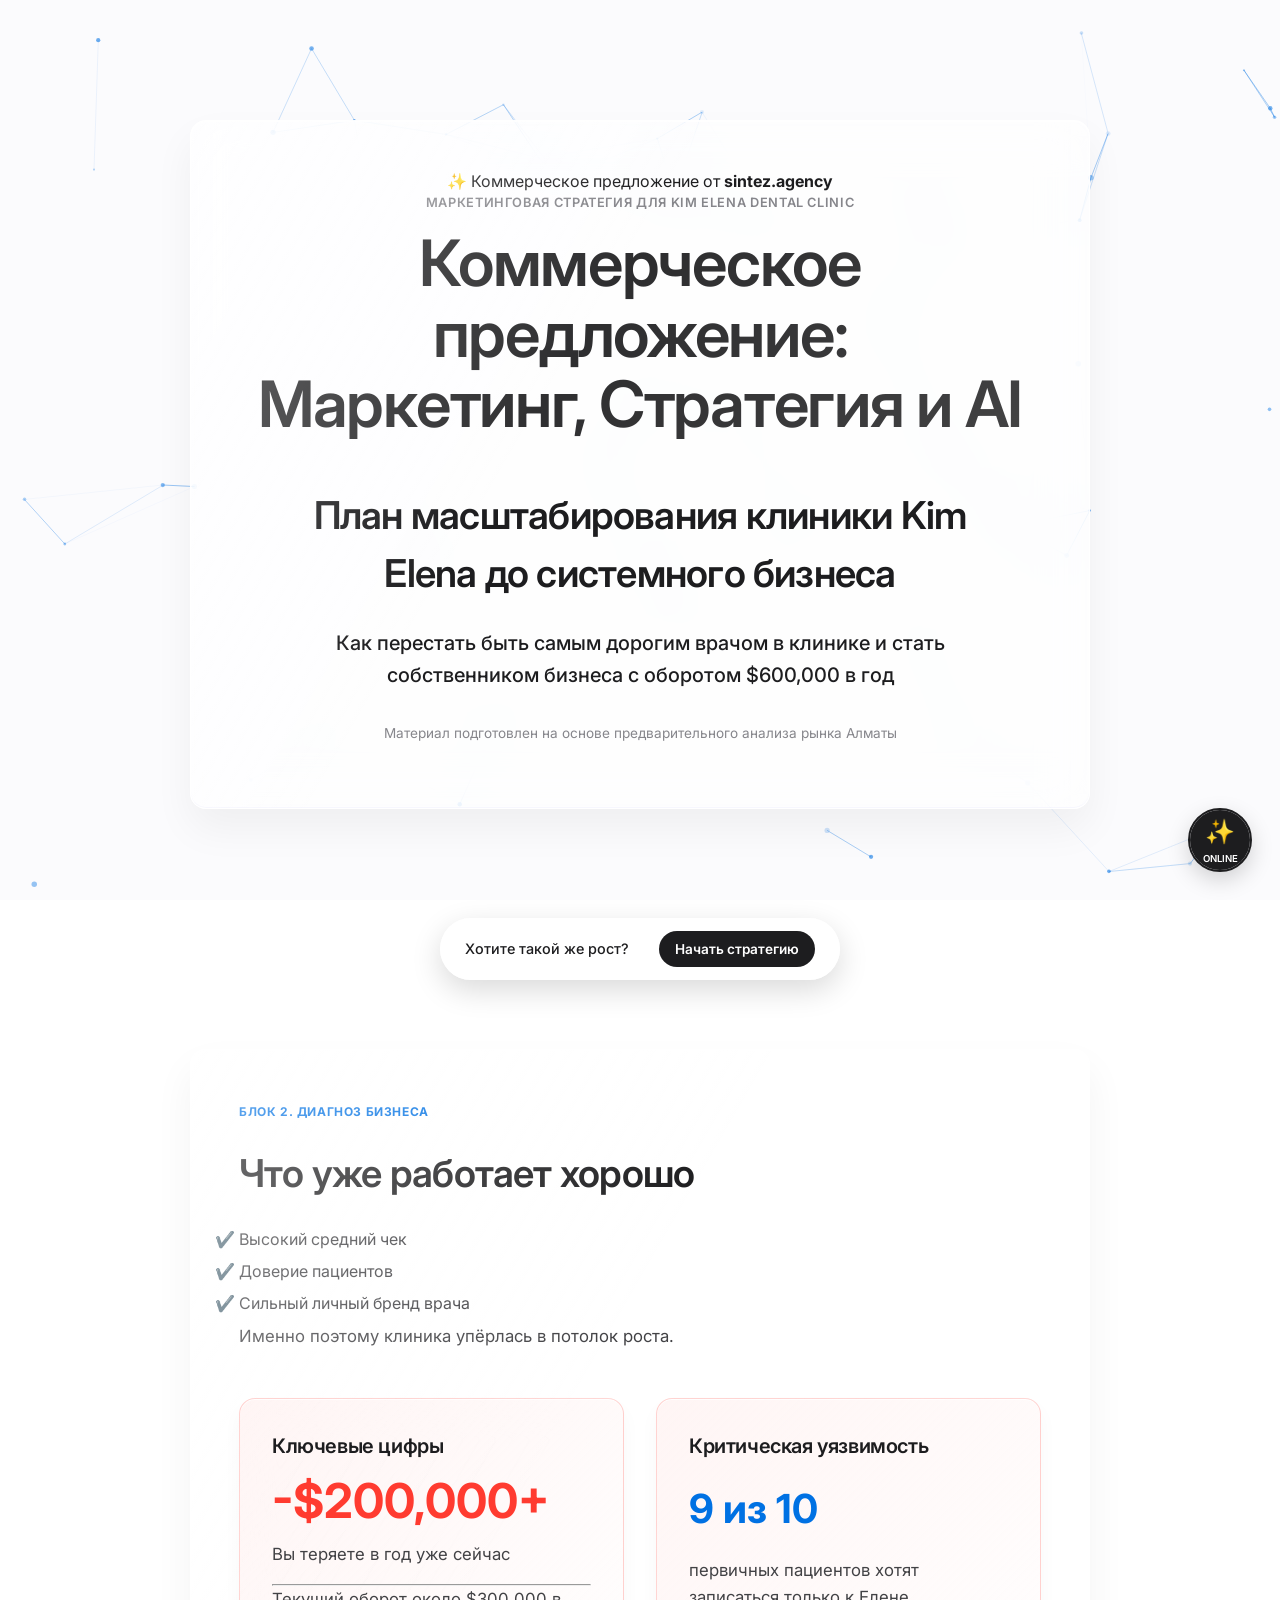
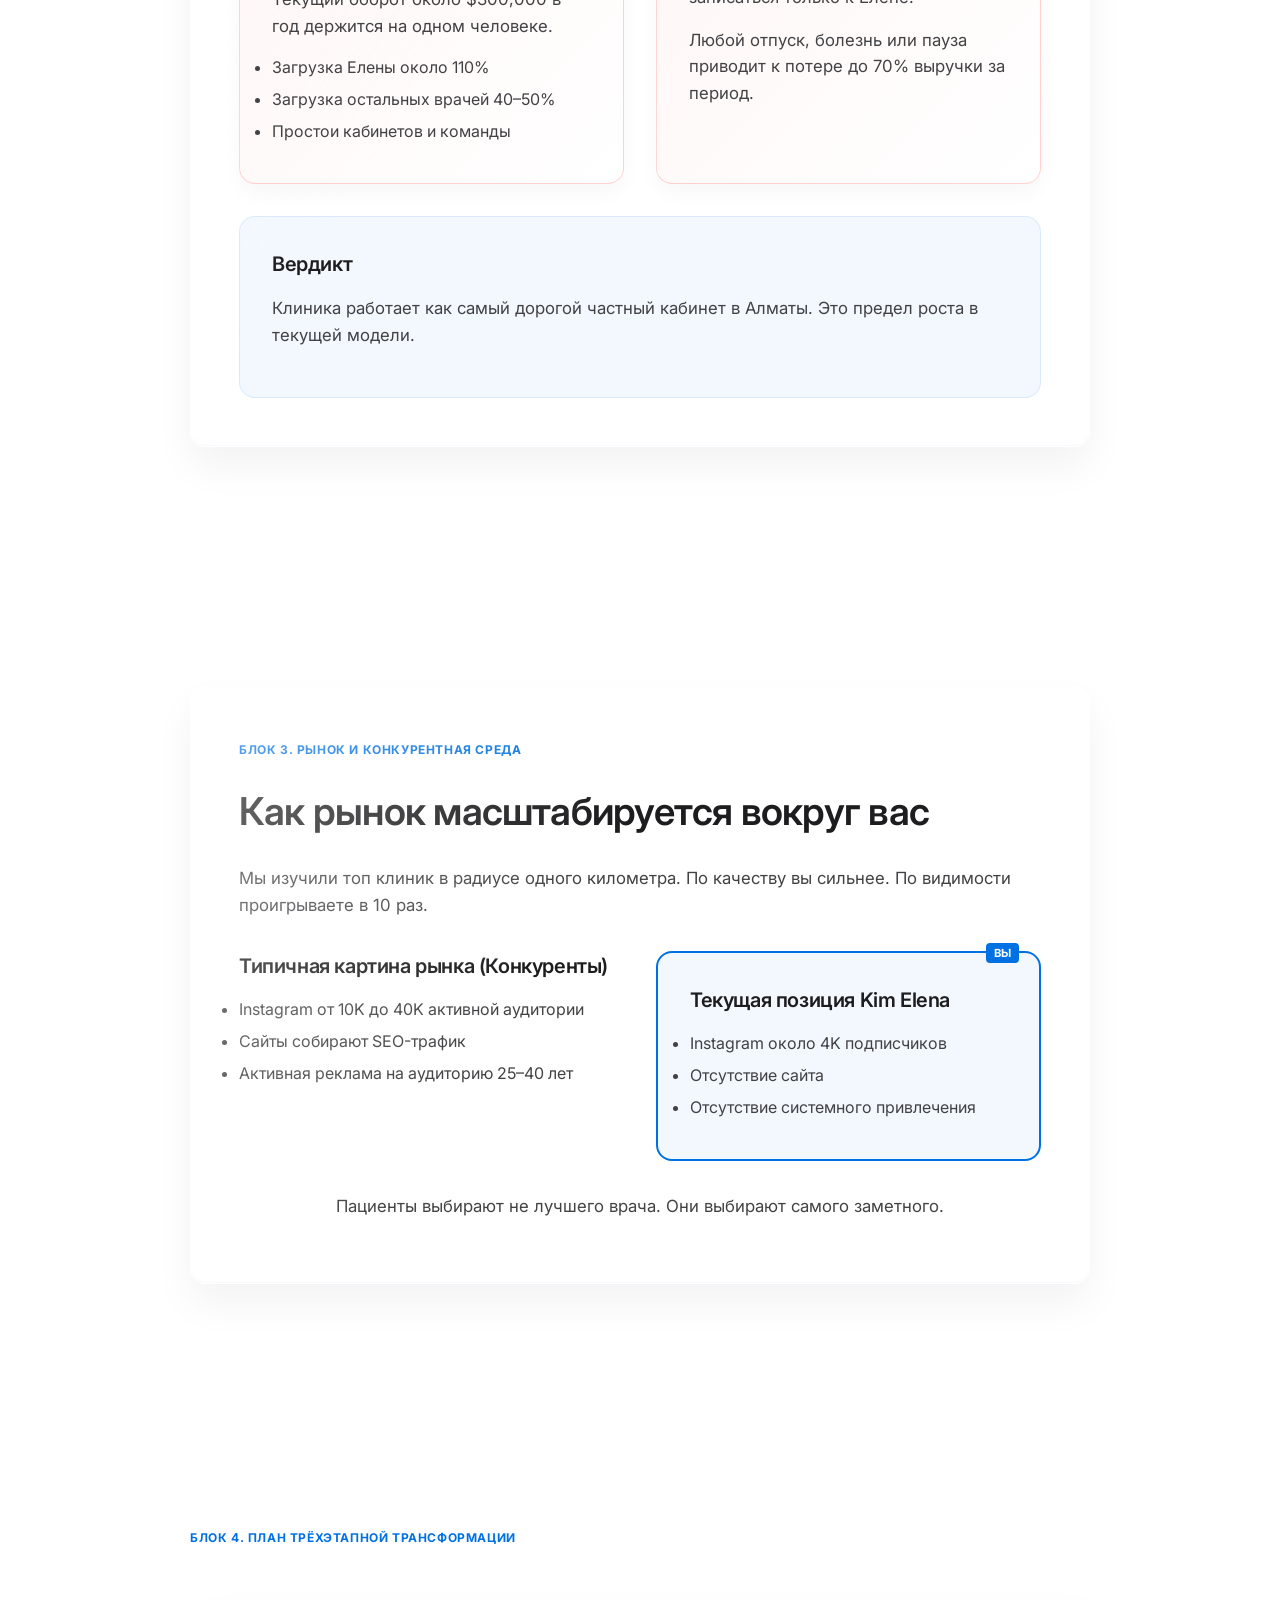
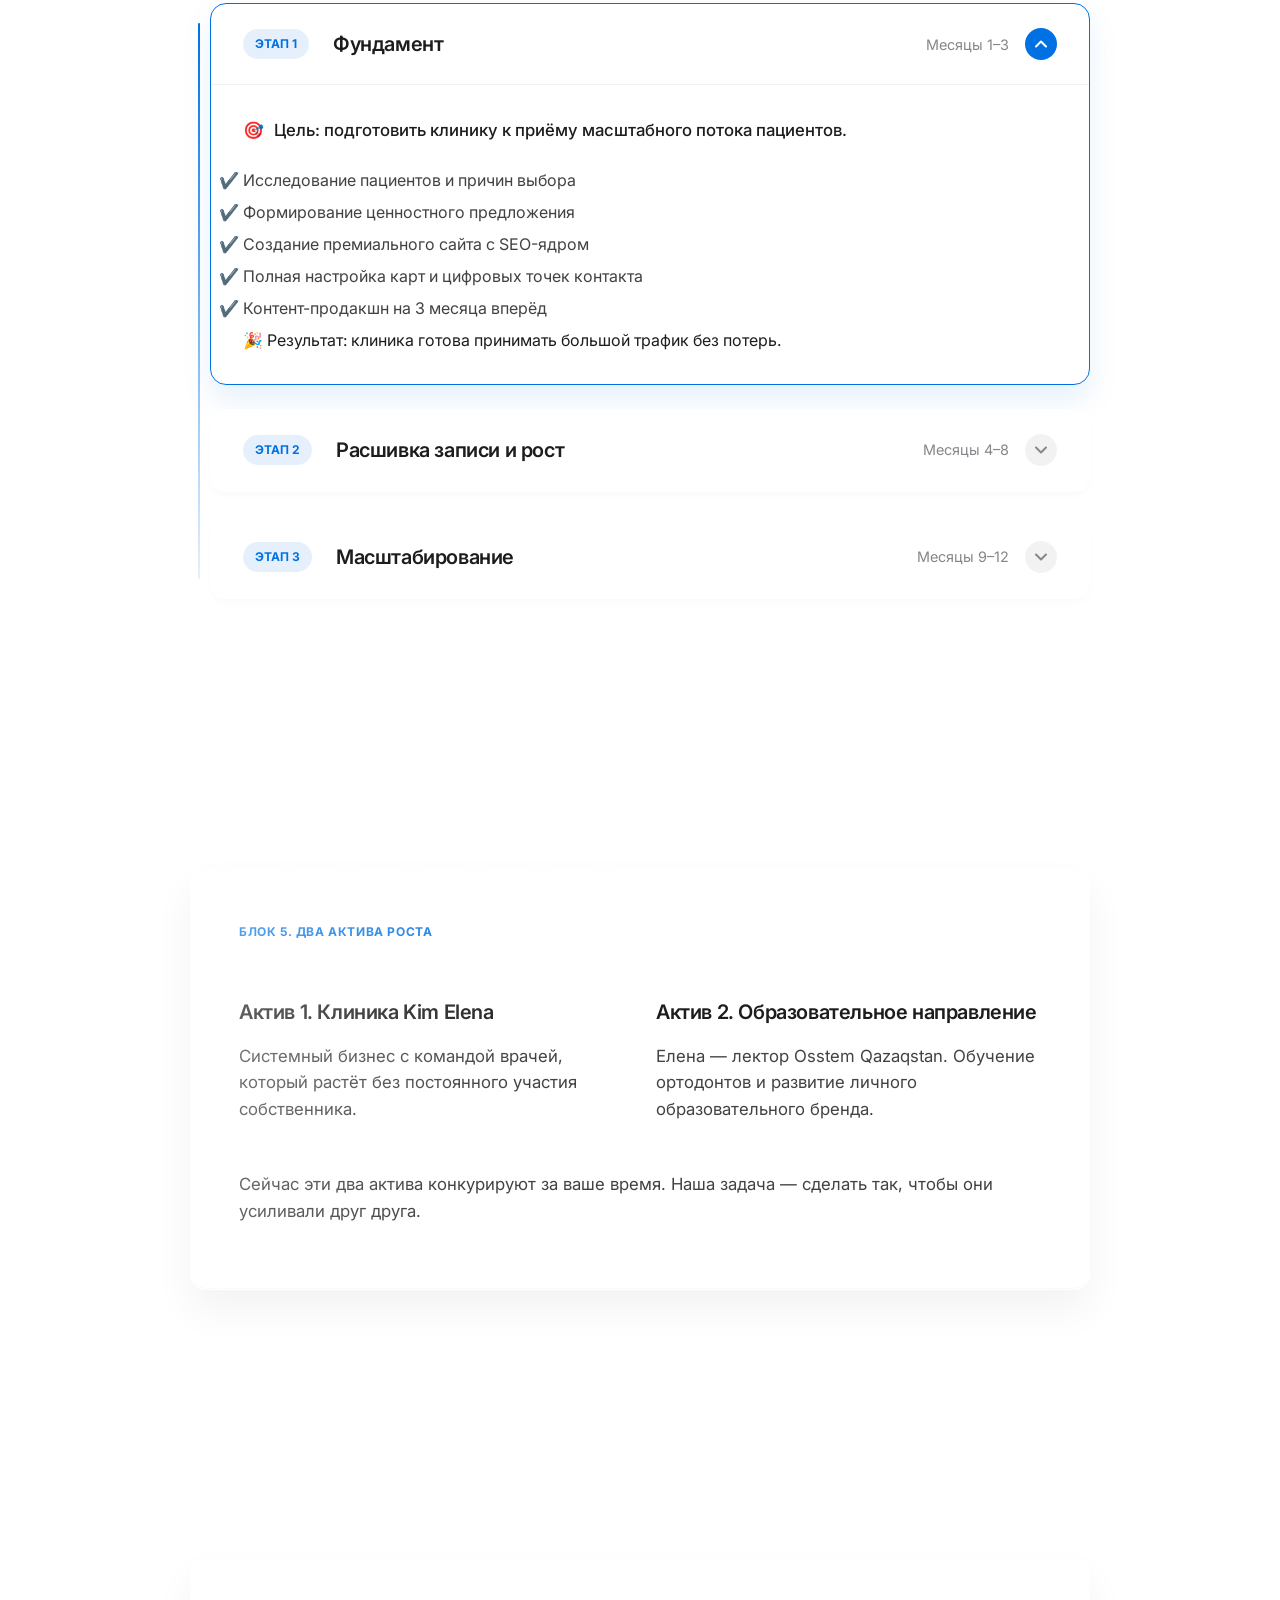
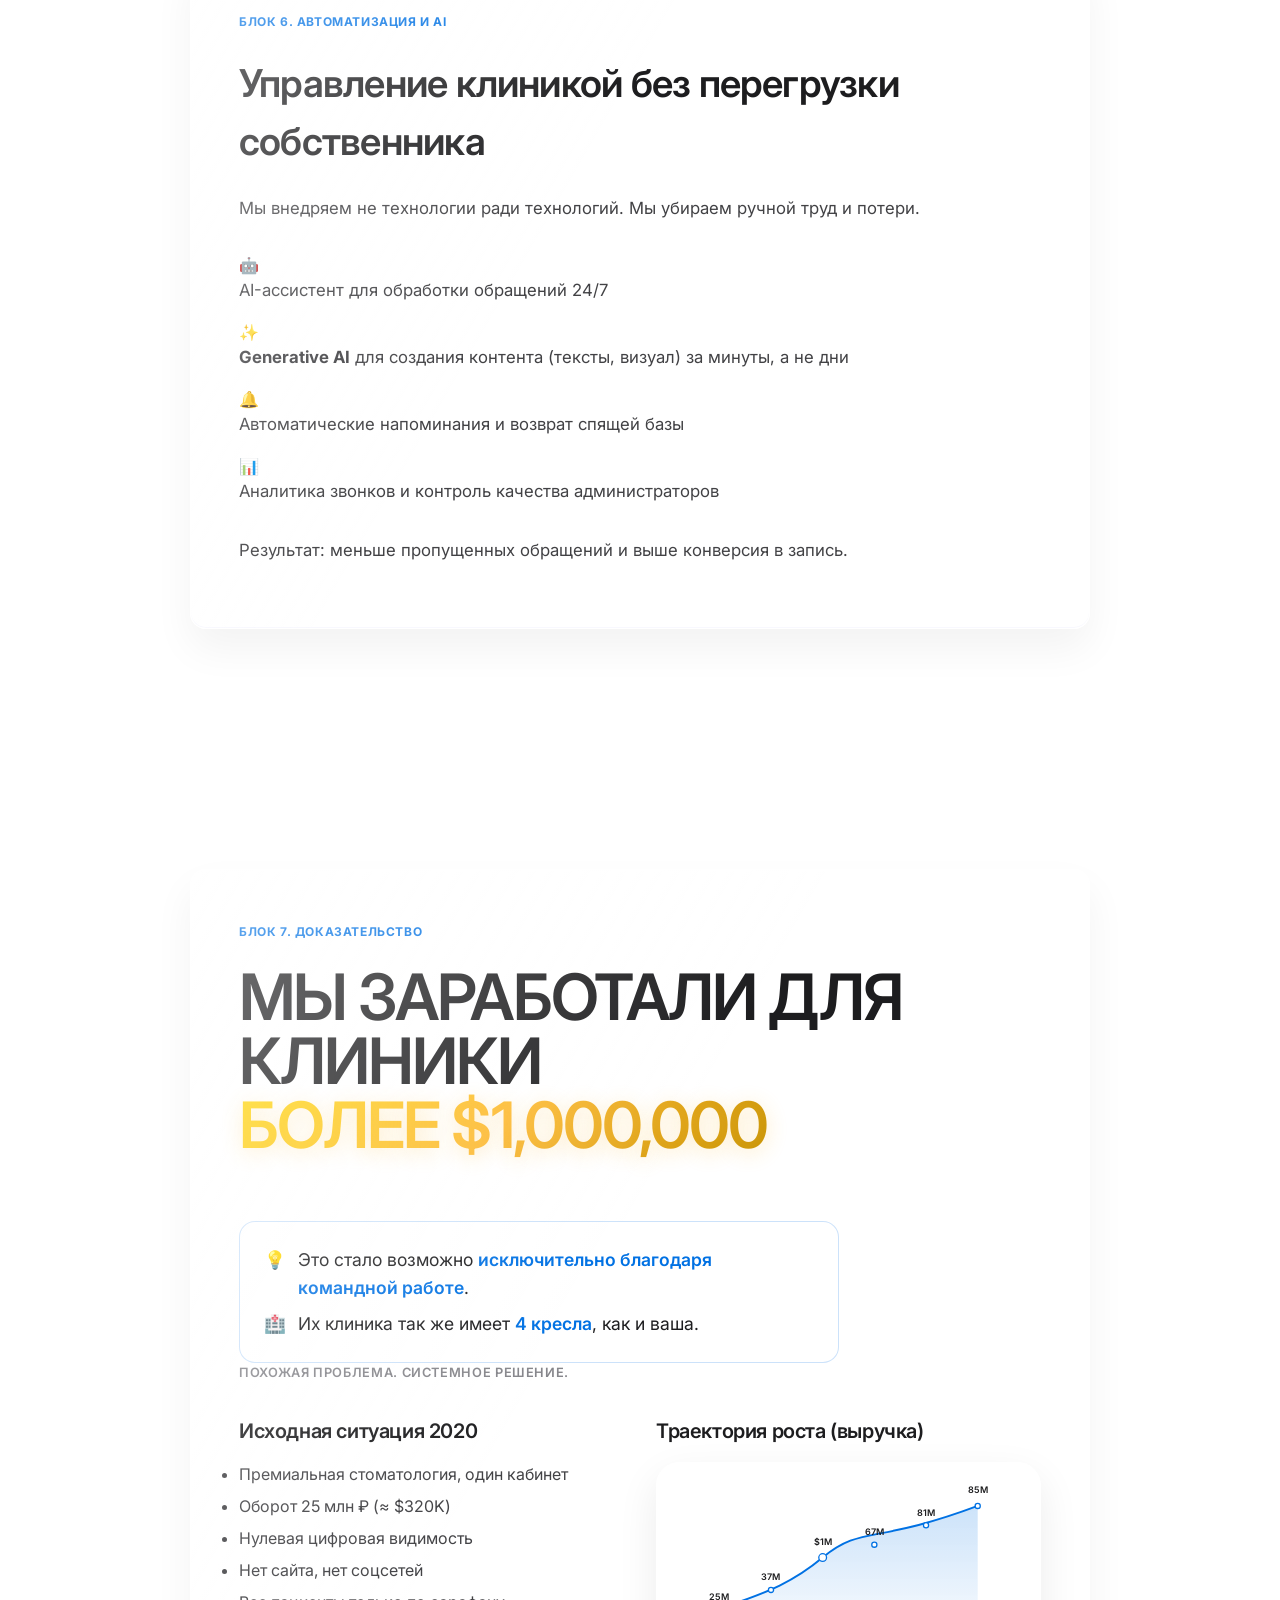
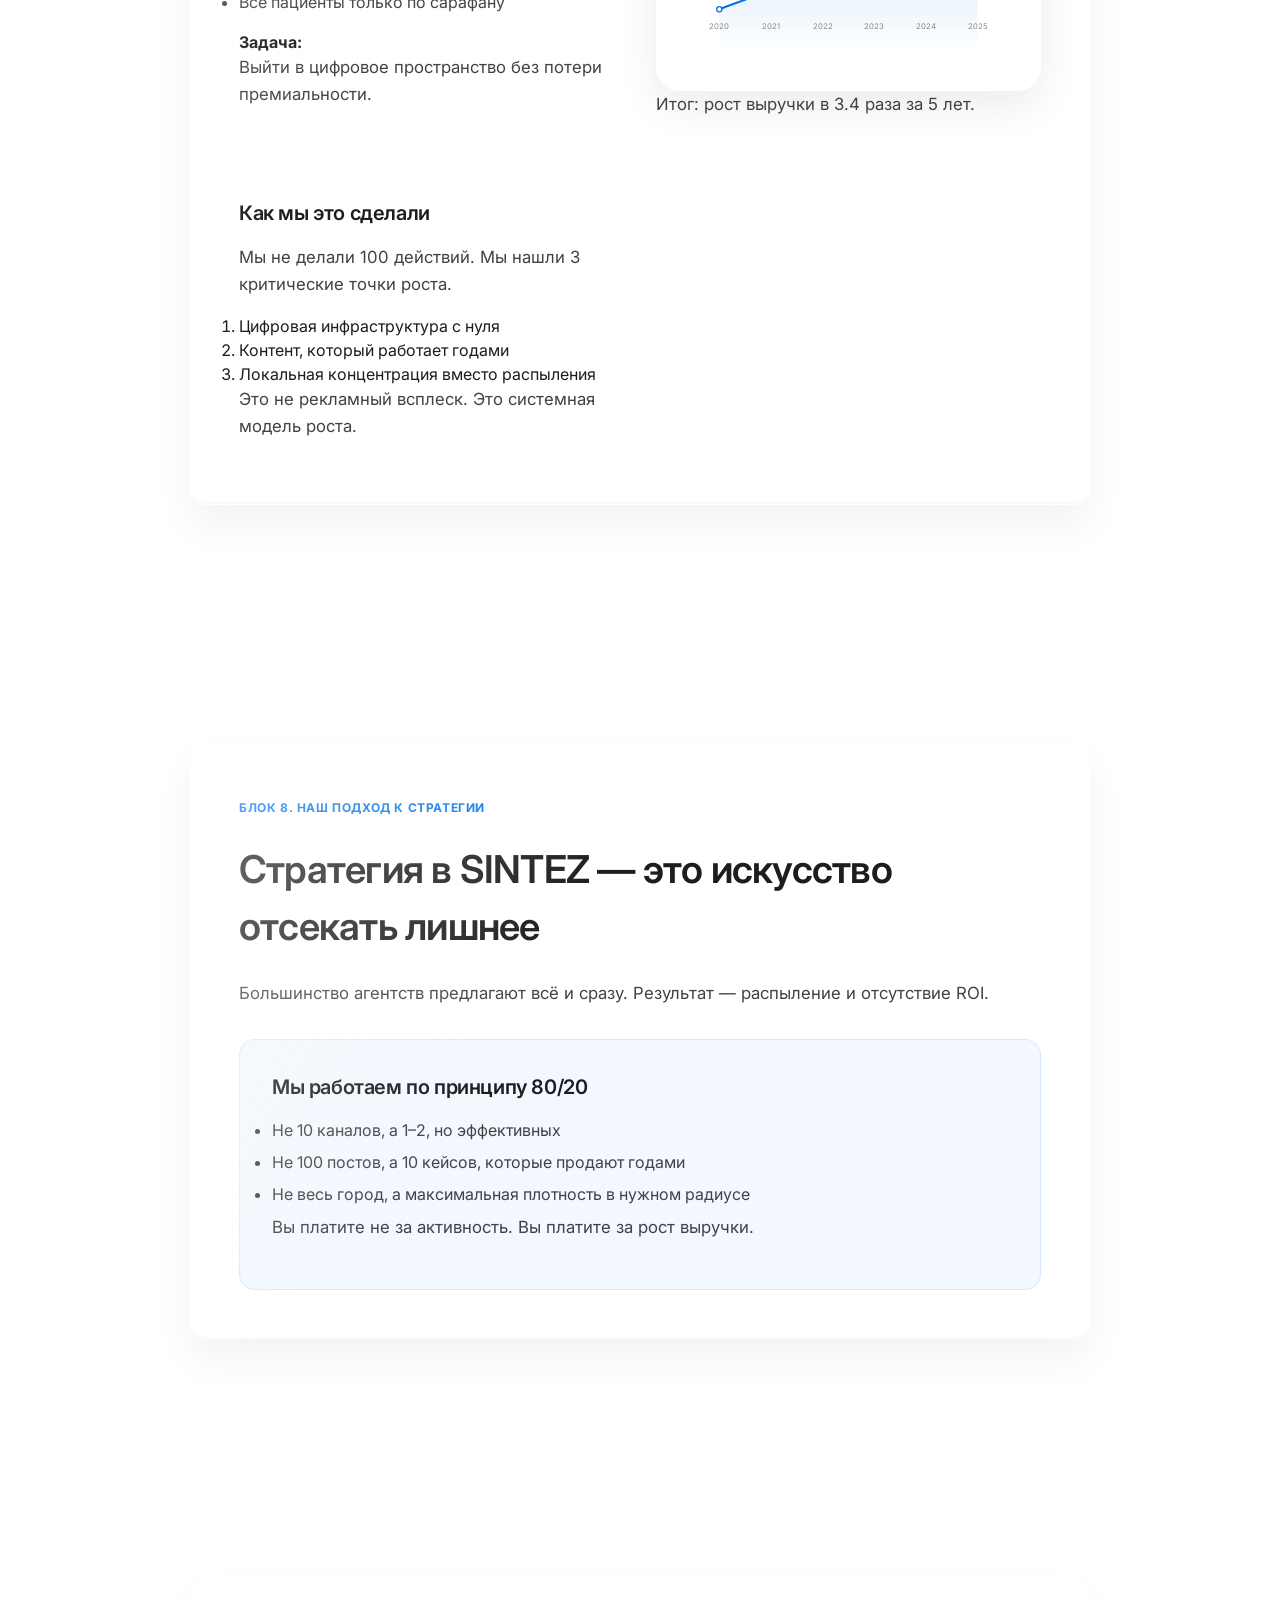
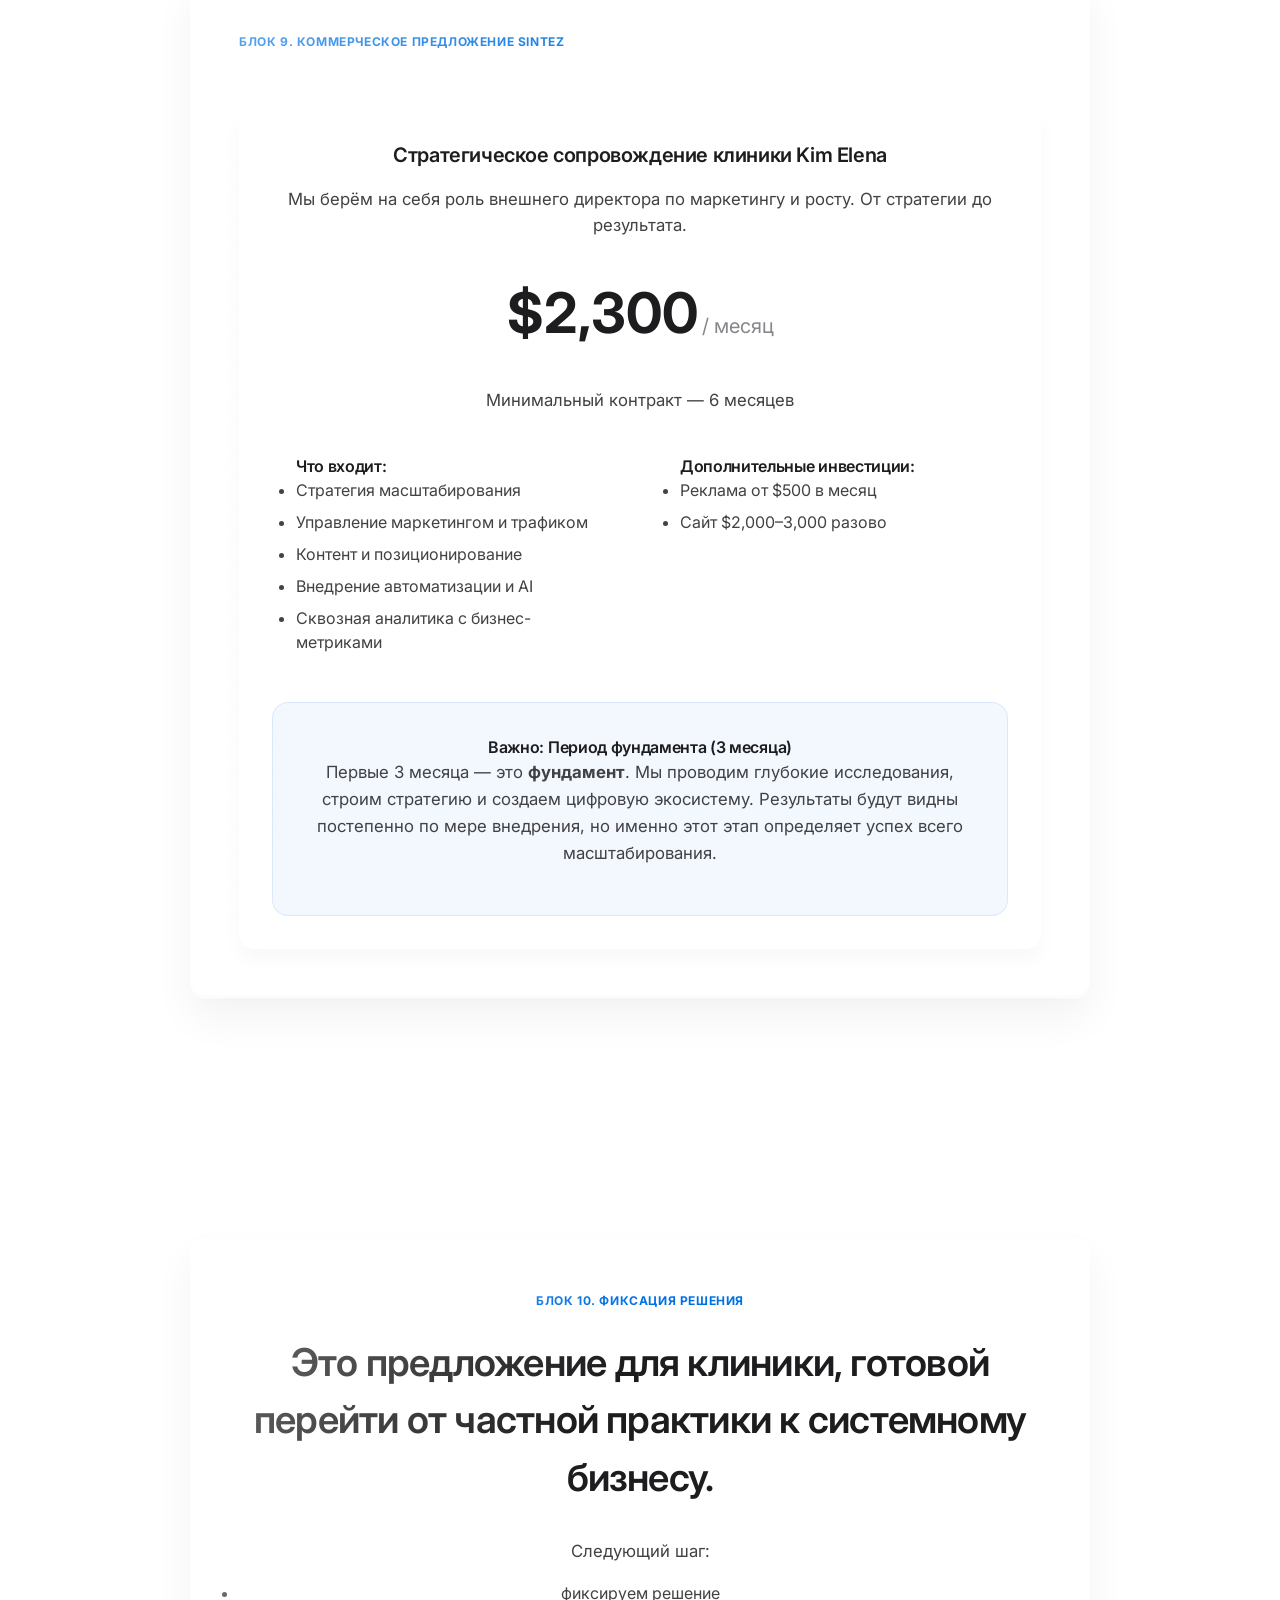
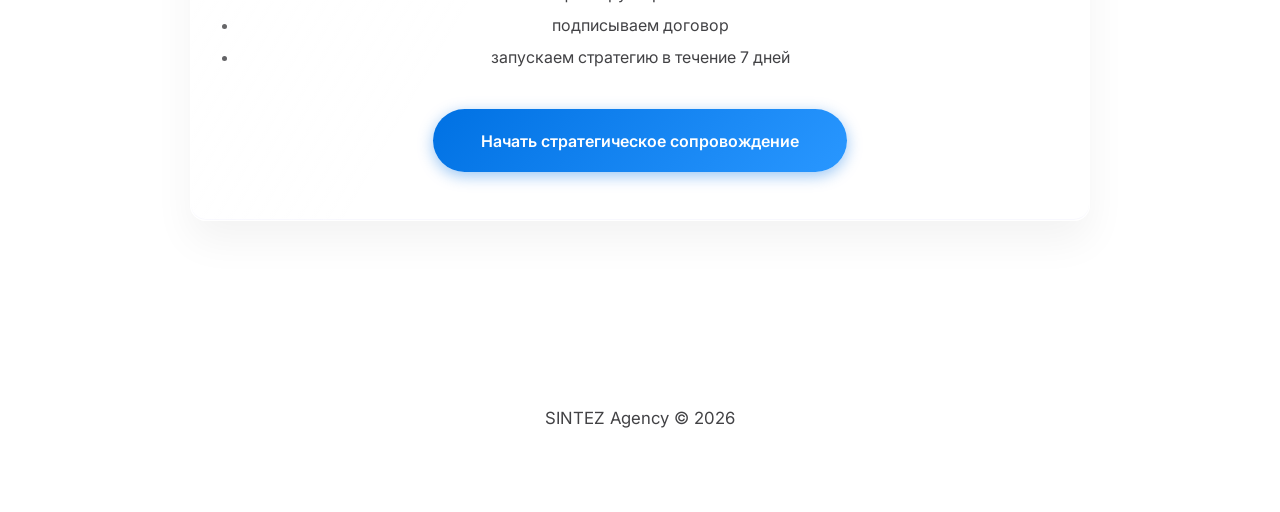
==== commit d22d1970: "Fix broken text layout in mobile context box" ====
--- a/index.html
+++ b/index.html
@@ -274,11 +274,11 @@
                 <div class="context-box mt-medium mb-medium">
                     <p class="highlight-note">
                         <span class="icon">💡</span>
-                        Это стало возможно <strong>исключительно благодаря командной работе</strong>.
+                        <span>Это стало возможно <strong>исключительно благодаря командной работе</strong>.</span>
                     </p>
                     <p class="highlight-note">
                         <span class="icon">🏥</span>
-                        Их клиника так же имеет <strong>4 кресла</strong>, как и ваша.
+                        <span>Их клиника так же имеет <strong>4 кресла</strong>, как и ваша.</span>
                     </p>
                 </div>
                 <p class="subtitle">Похожая проблема. Системное решение.</p>
--- a/style.css
+++ b/style.css
@@ -275,6 +275,22 @@
     display: flex;
     flex-direction: column;
     gap: 1.5rem;
+    position: relative;
+    padding-left: 20px;
+    /* Space for the line */
+}
+
+/* Vertical Connector Line */
+.timeline-interactive::before {
+    content: '';
+    position: absolute;
+    top: 20px;
+    bottom: 20px;
+    left: 8px;
+    /* Center with padding-left */
+    width: 2px;
+    background: linear-gradient(to bottom, var(--accent-blue) 0%, rgba(0, 113, 227, 0.1) 100%);
+    border-radius: 2px;
 }
 
 .timeline-accordion-item {
@@ -595,8 +611,8 @@
     color: var(--text-primary);
     margin-bottom: 0.5rem;
     display: flex;
-    align-items: center;
-    gap: 10px;
+    align-items: flex-start;
+    gap: 12px;
 }
 
 .highlight-note:last-child {
@@ -1136,4 +1152,103 @@
 .suggestion-btn:hover {
     background: var(--accent-blue);
     color: white;
+}
+
+/* Mobile Adaptation */
+@media (max-width: 768px) {
+    :root {
+        --spacing-section: 60px;
+        --spacing-element: 16px;
+    }
+
+    h1.main-title {
+        font-size: 2.5rem;
+    }
+
+    .mega-title {
+        font-size: 2rem;
+    }
+
+    h2 {
+        font-size: 1.75rem;
+    }
+
+    .glass-panel {
+        padding: 1.5rem;
+    }
+
+    .grid-2-col,
+    .proof-main-grid,
+    .comparison-grid {
+        grid-template-columns: 1fr;
+        gap: 2rem;
+    }
+
+    /* Timeline Mobile */
+    .timeline-header {
+        padding: 1rem;
+    }
+
+    .header-content {
+        flex-direction: column;
+        align-items: flex-start;
+        gap: 0.5rem;
+    }
+
+    .stage-time-badge {
+        margin-left: 0;
+        font-size: 0.8rem;
+        order: -1;
+        /* Move date up */
+        color: var(--accent-blue);
+        font-weight: 600;
+    }
+
+    /* Chart Mobile */
+    .organic-chart {
+        padding: 15px;
+    }
+
+    .proof-col-text {
+        padding-right: 0;
+    }
+
+    .context-grid {
+        flex-direction: column;
+        gap: 1.5rem;
+        width: 100%;
+        margin-bottom: 2rem;
+    }
+
+    /* Sticky CTA Mobile */
+    .sticky-cta {
+        bottom: 20px;
+        width: 90%;
+        left: 5%;
+        right: 5%;
+        transform: translateY(100px);
+    }
+
+    .sticky-cta.visible {
+        transform: translateY(0);
+    }
+
+    .sticky-content {
+        padding: 10px 15px;
+    }
+
+    .sticky-content span {
+        display: none;
+        /* Hide text on small screens, show only button */
+    }
+
+    .sticky-button {
+        width: 100%;
+        text-align: center;
+    }
+
+    .ai-widget {
+        display: none;
+        /* Optional: hide AI on very small screens if needed, or adjust pos */
+    }
 }
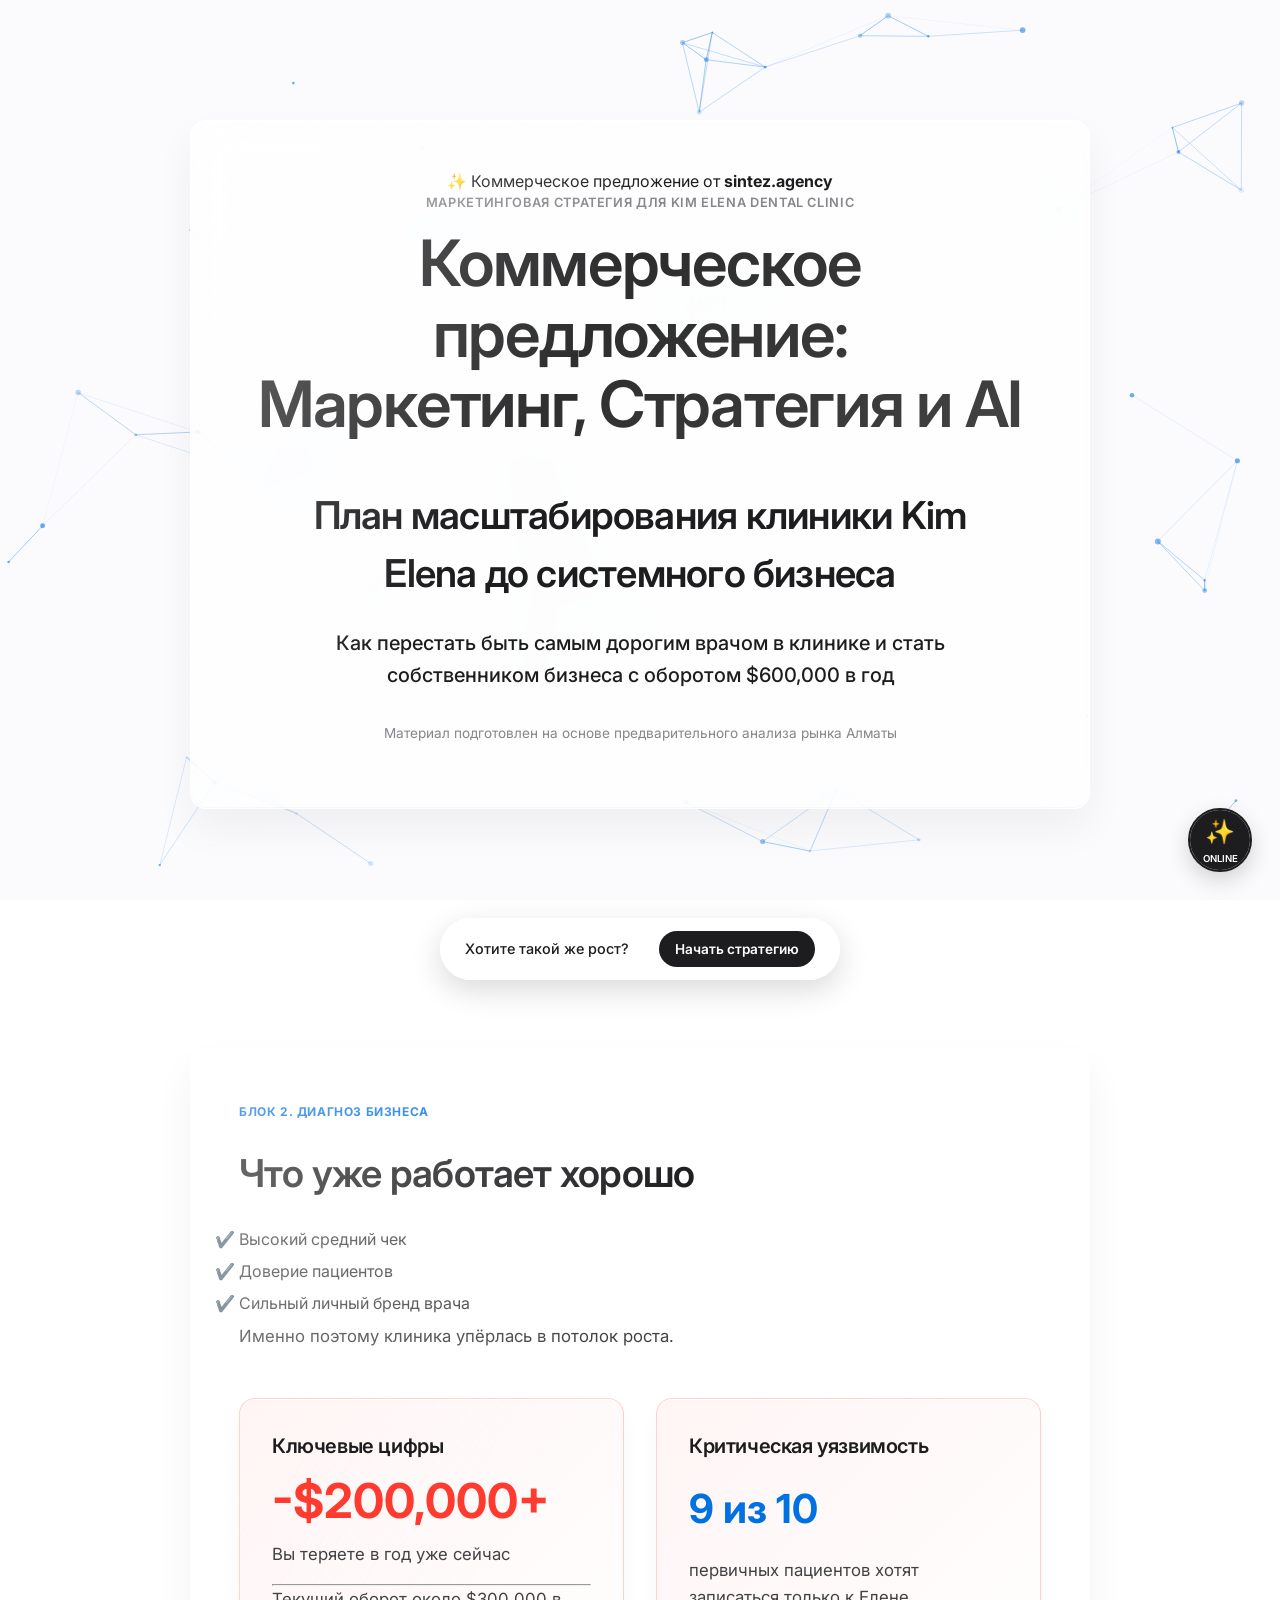
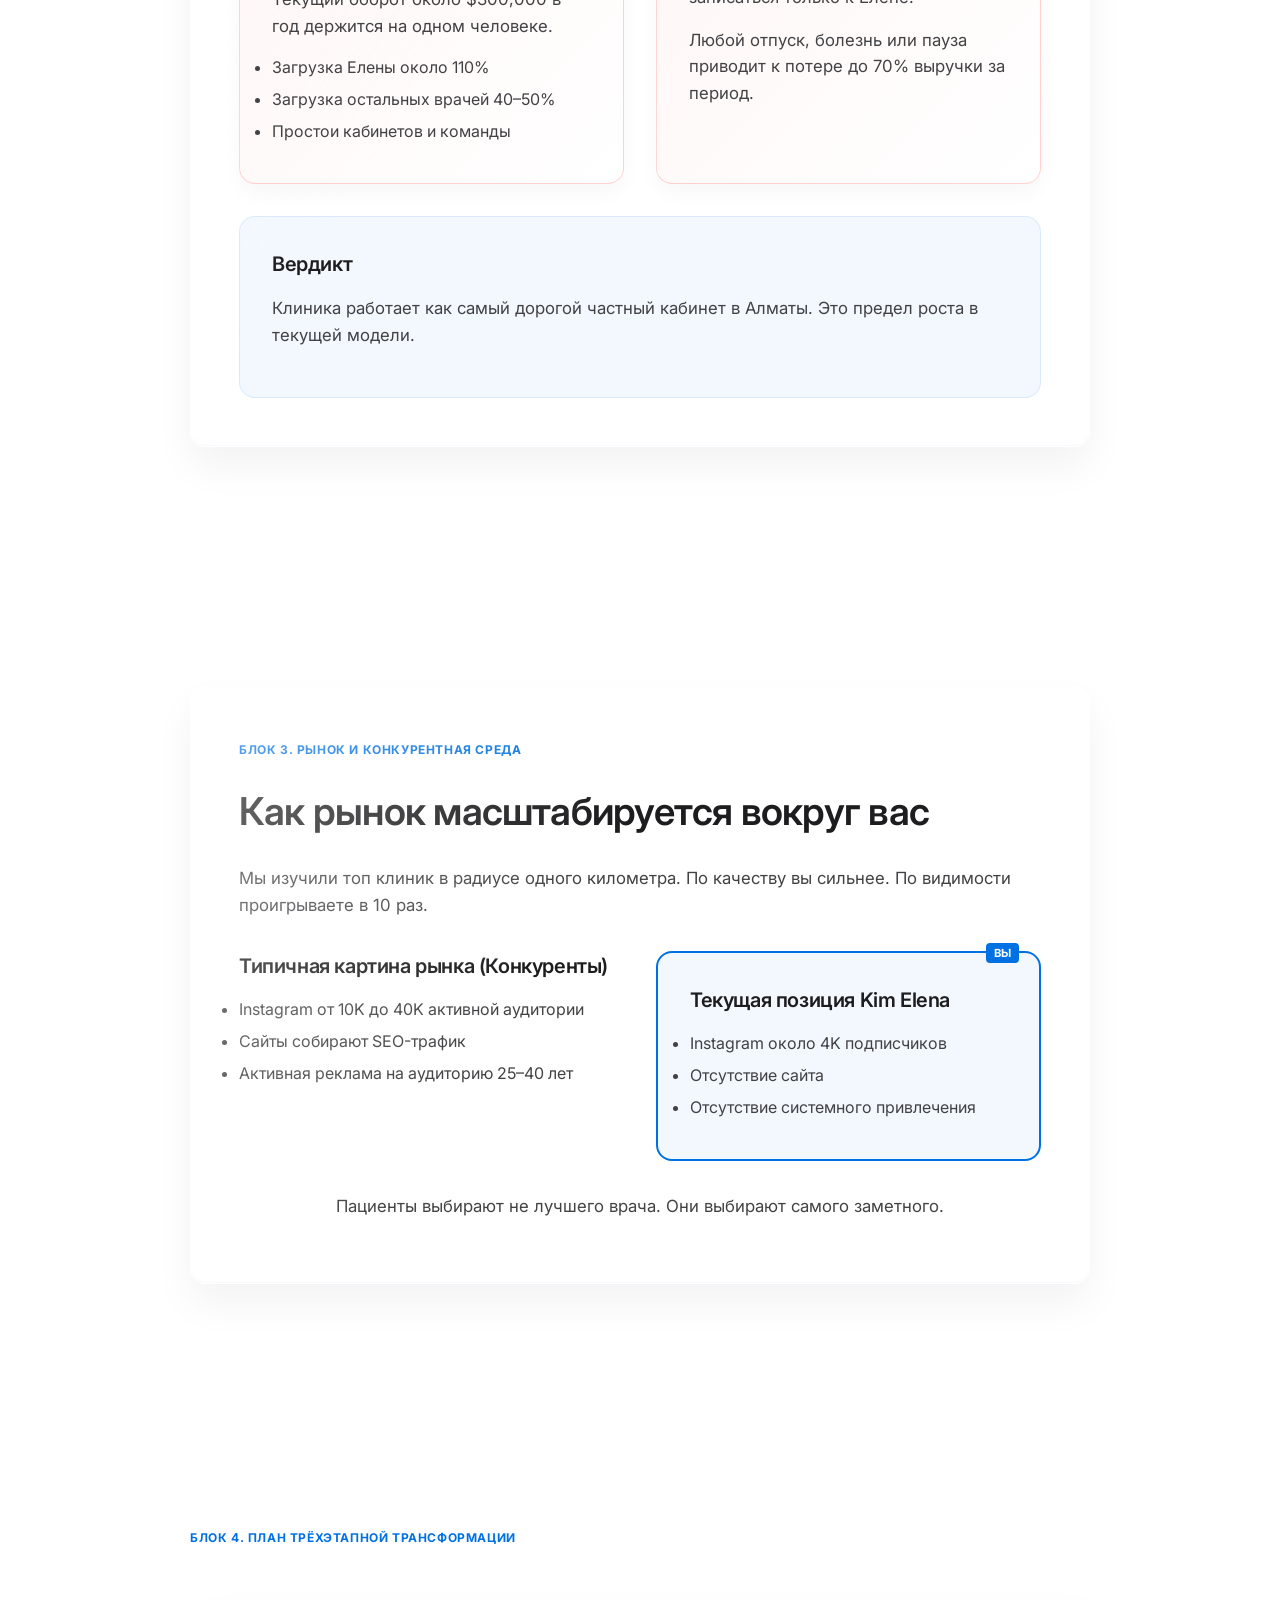
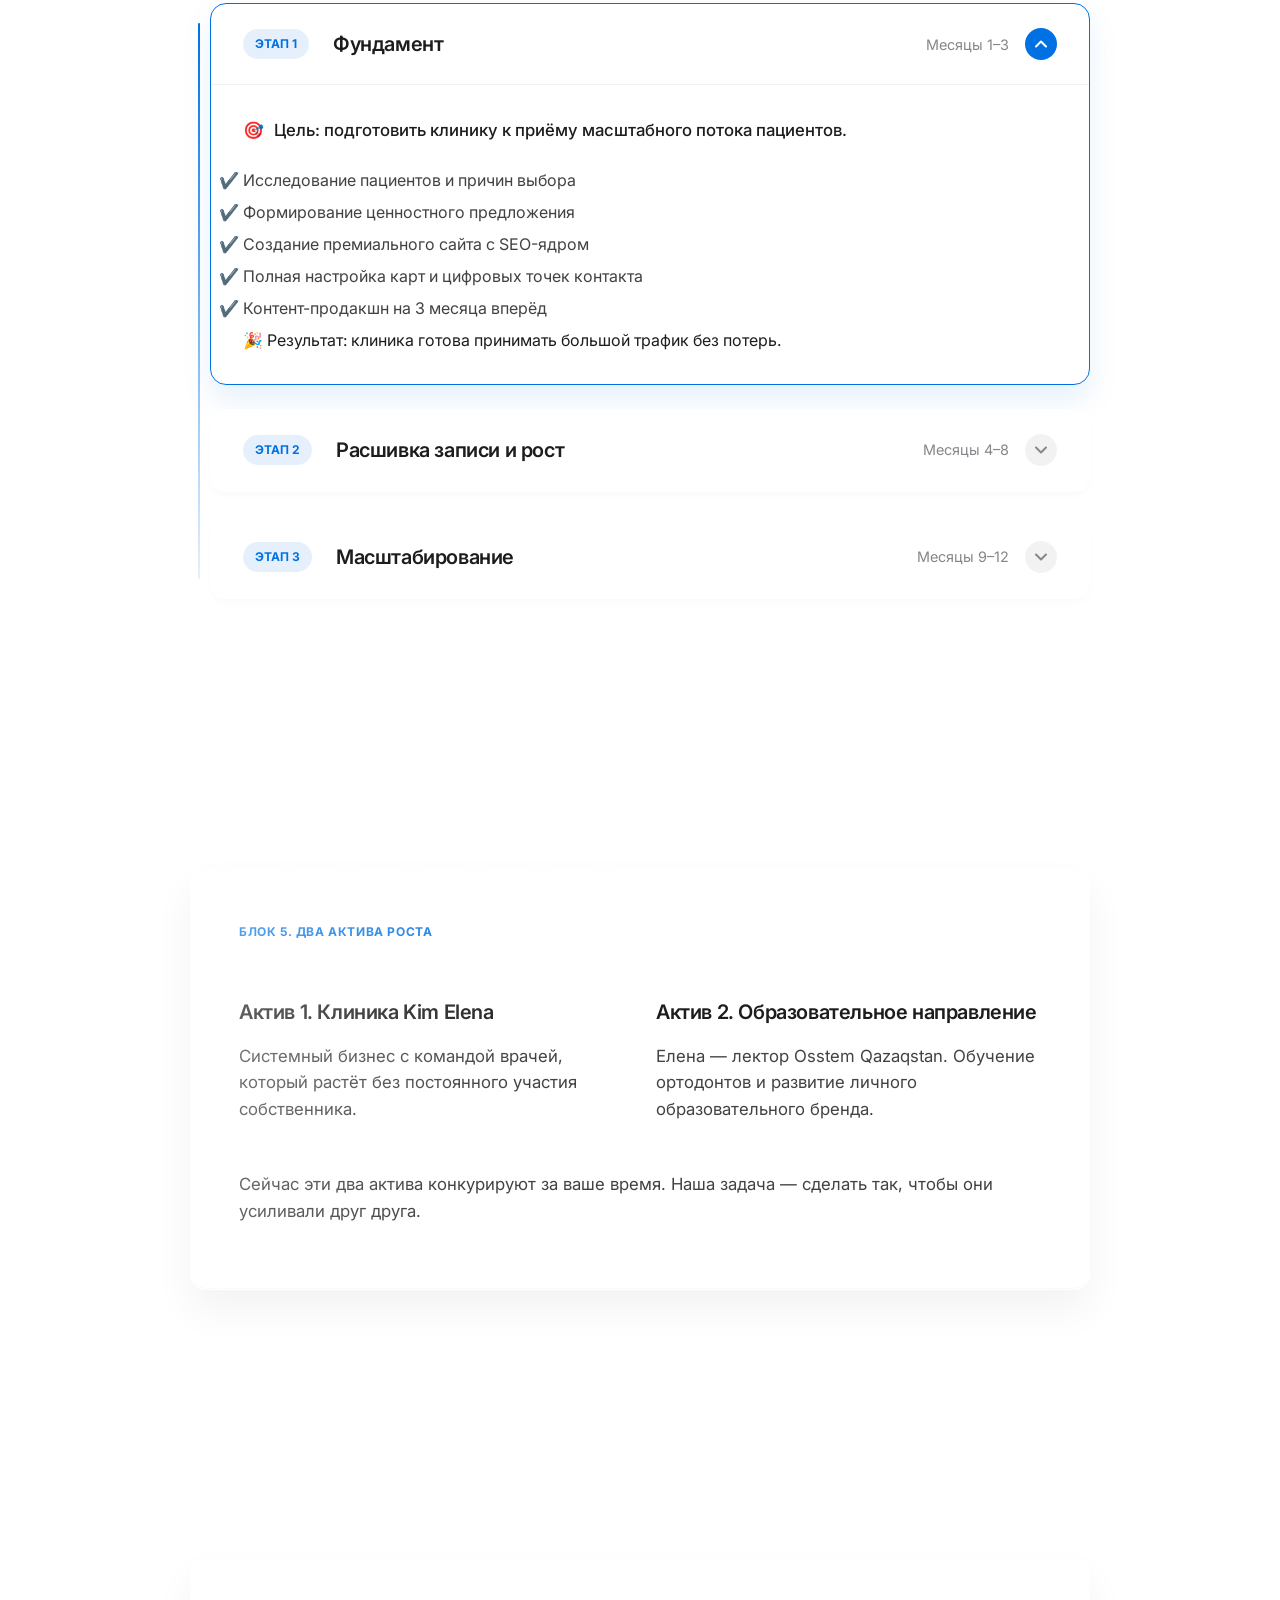
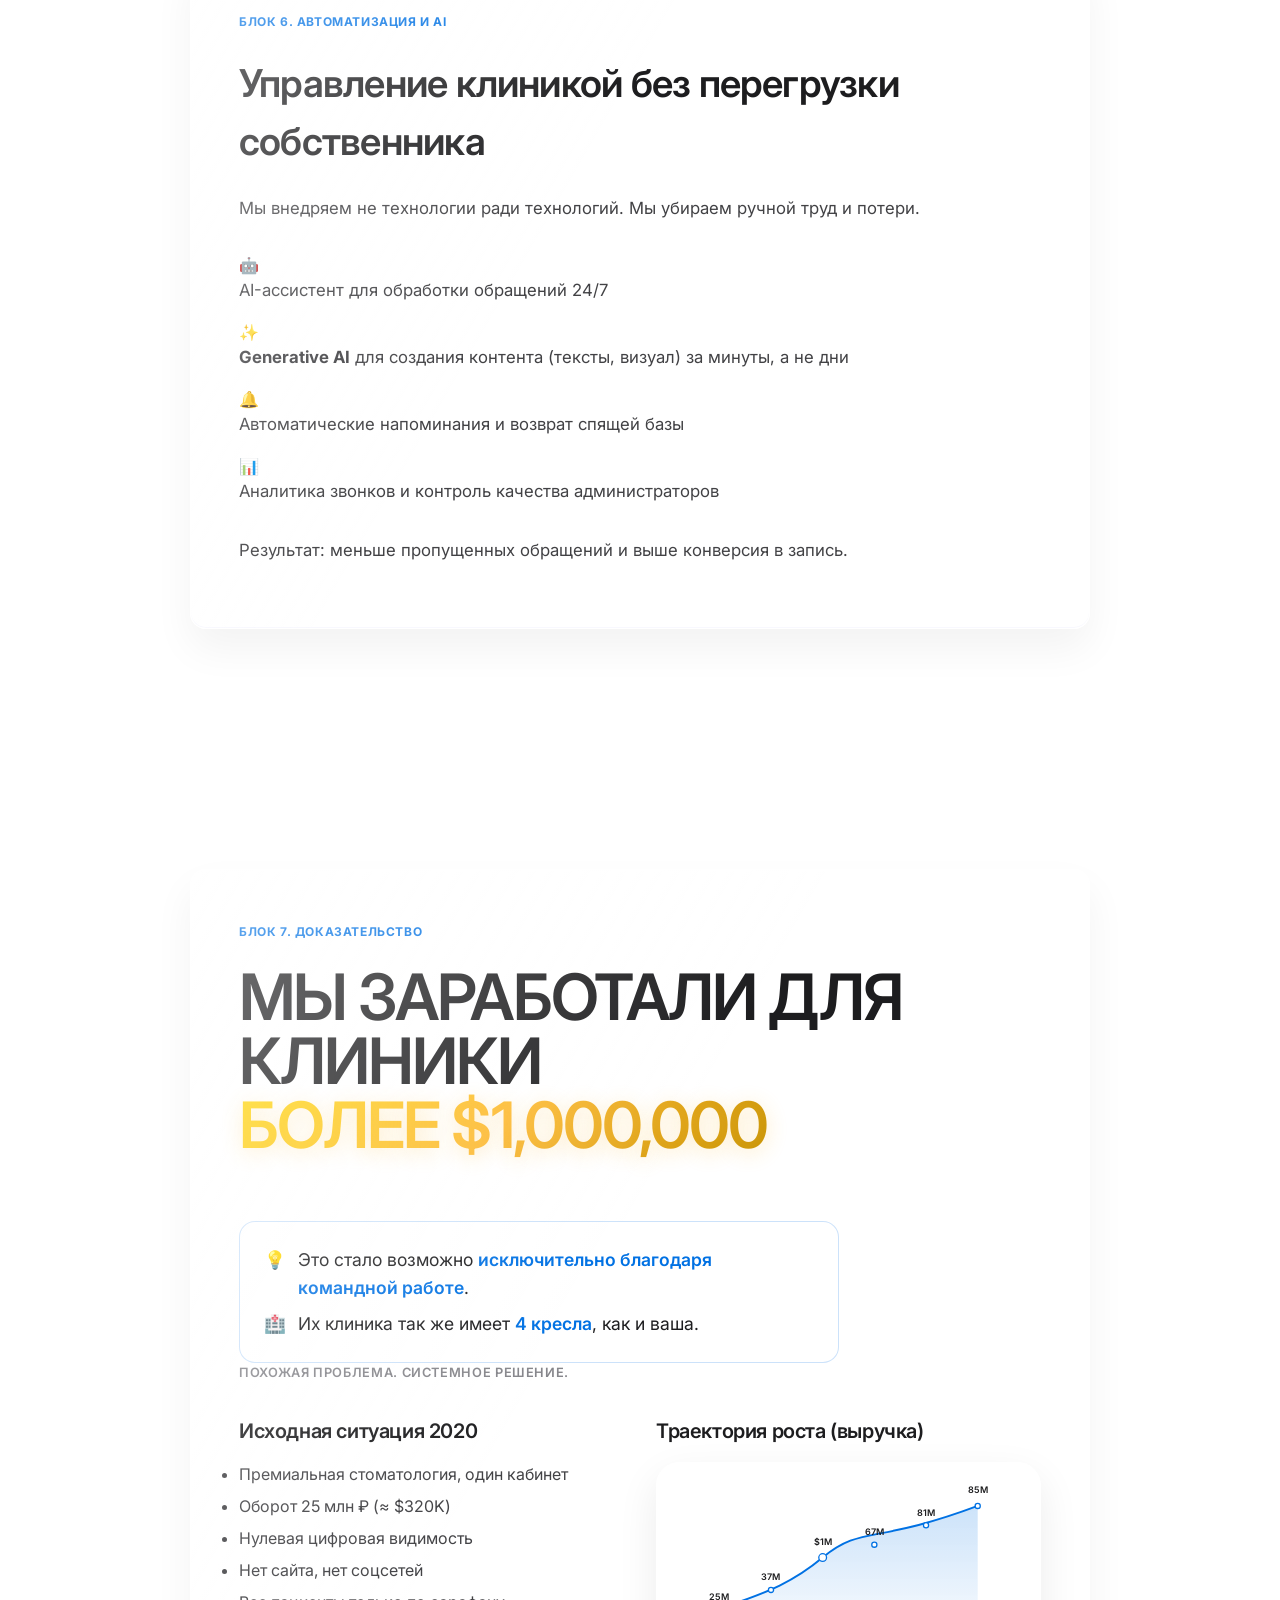
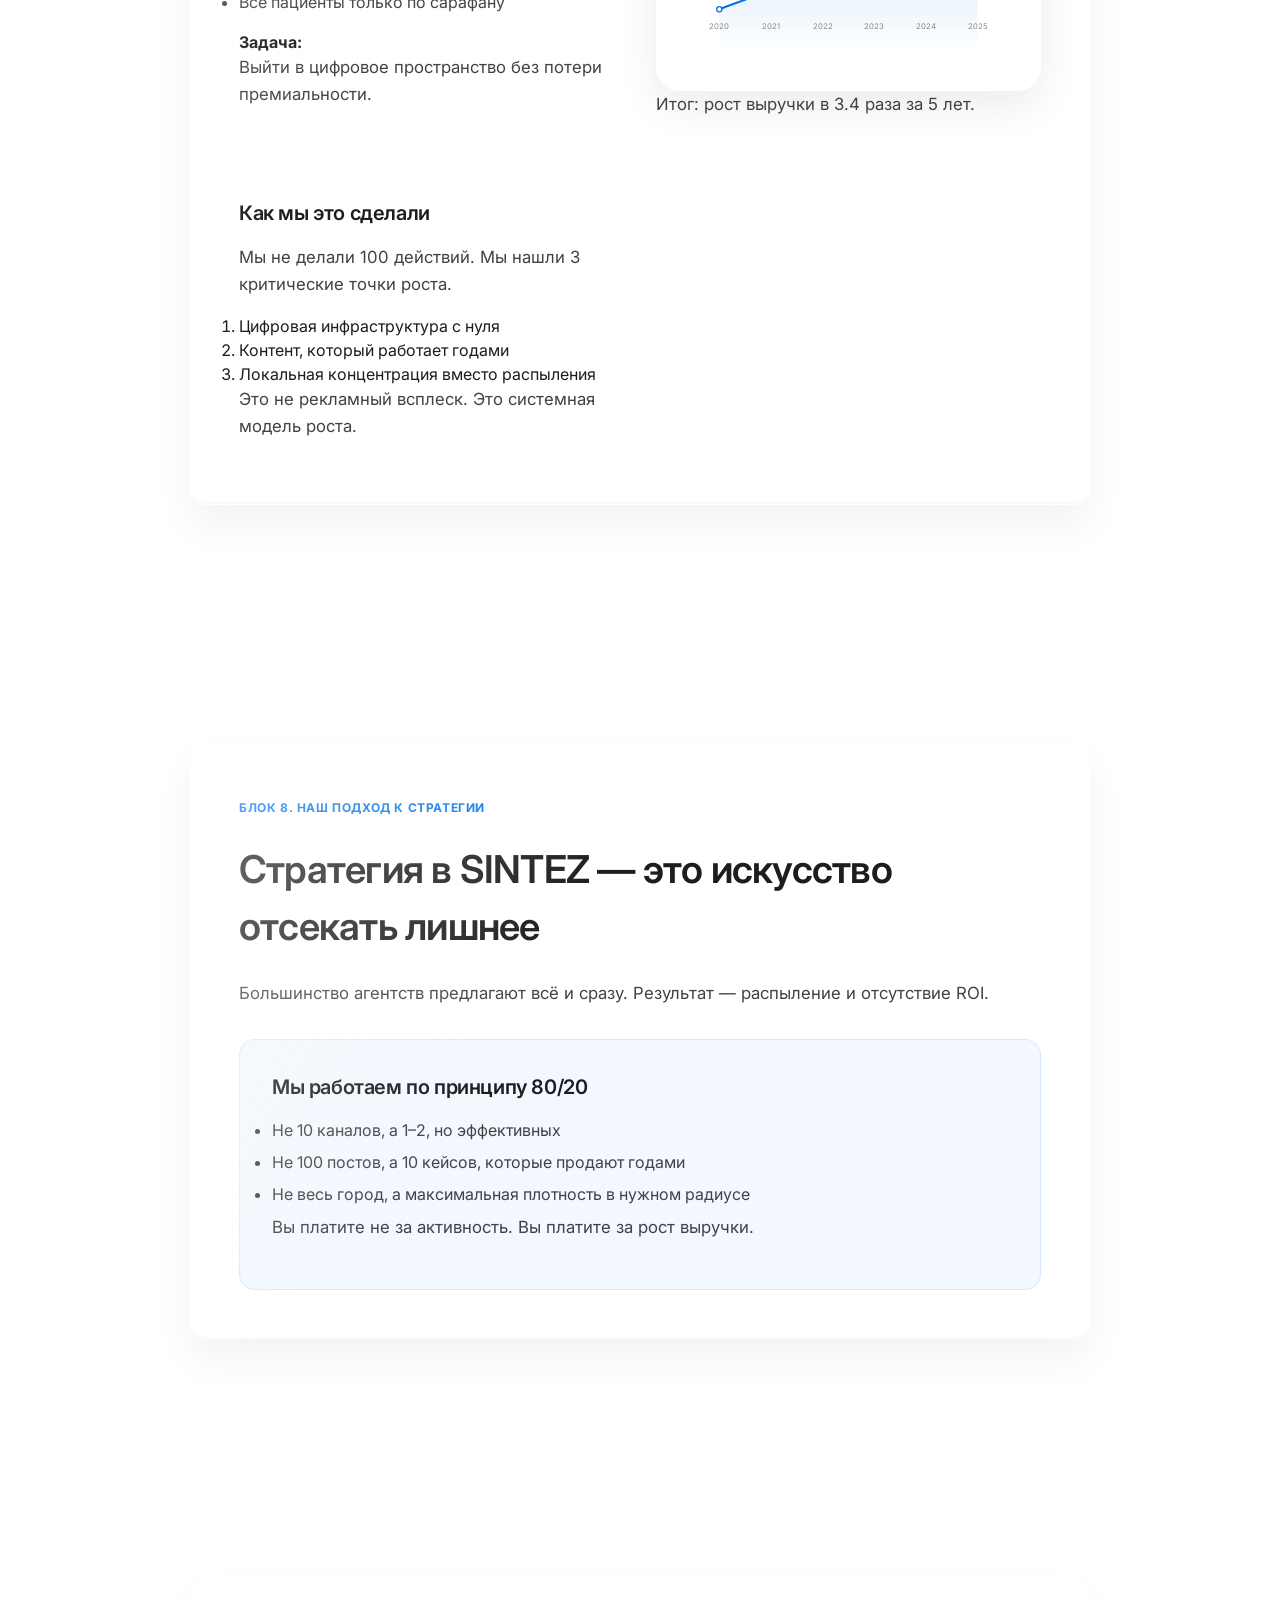
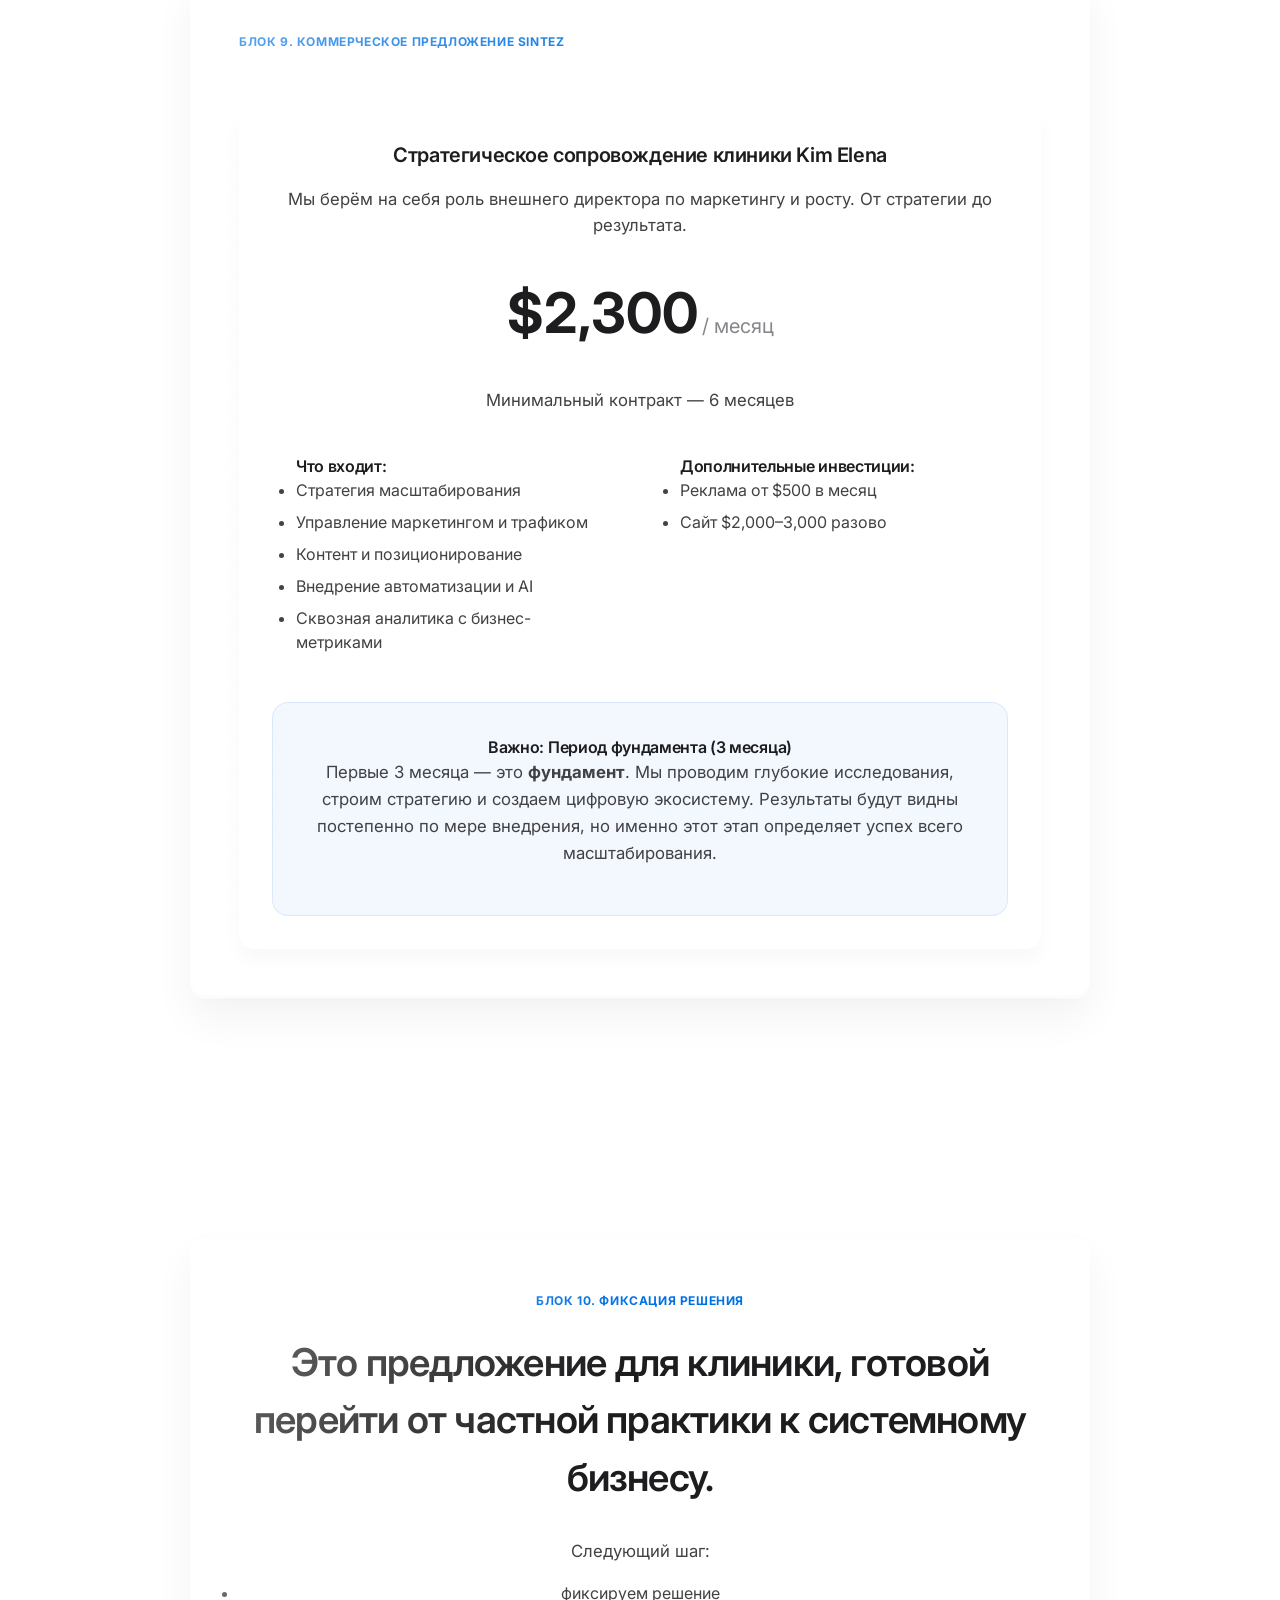
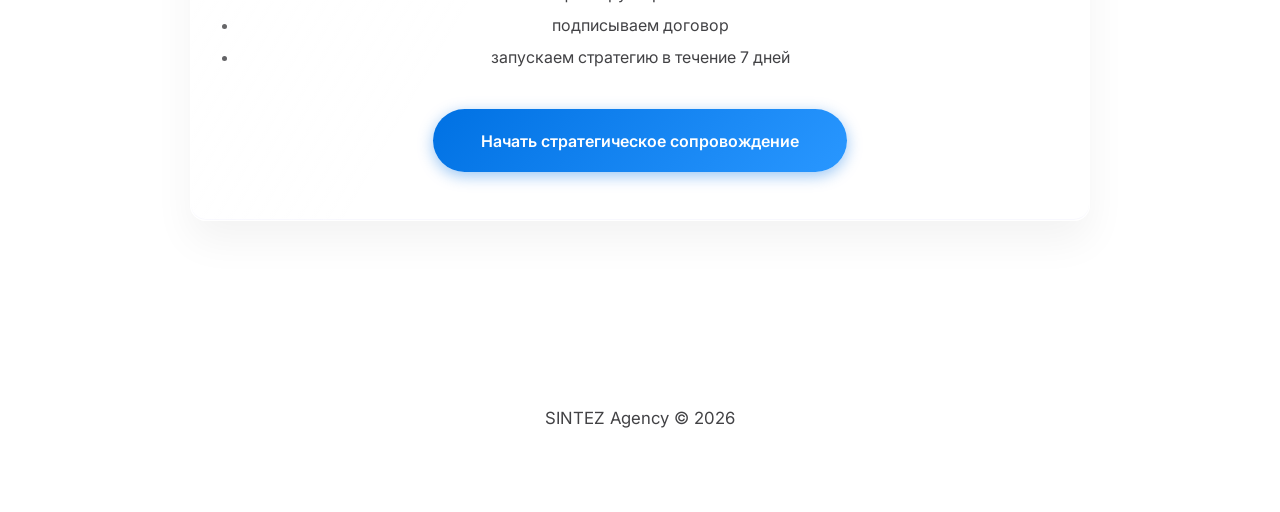
==== commit a8be49f6: "Add premium sparkle favicon" ====
--- a/index.html
+++ b/index.html
@@ -9,6 +9,7 @@
     <link rel="preconnect" href="https://fonts.googleapis.com">
     <link rel="preconnect" href="https://fonts.gstatic.com" crossorigin>
     <link href="https://fonts.googleapis.com/css2?family=Inter:wght@300;400;500;600;700&display=swap" rel="stylesheet">
+    <link rel="icon" type="image/svg+xml" href="favicon.svg">
 </head>
 
 <body>
--- a/style.css
+++ b/style.css
@@ -1251,4 +1251,31 @@
         display: none;
         /* Optional: hide AI on very small screens if needed, or adjust pos */
     }
-}+}
+/* Mobile Fixes - Overrides for Typography and CTA Overlap */
+@media (max-width: 768px) {
+    .main-container {
+        padding-bottom: 120px;
+    }
+    
+    .mega-title {
+        font-size: 1.75rem;
+    }
+    
+    .stat-highlight {
+        font-size: 2rem;
+    }
+    
+    .large-number, .amount {
+        font-size: 2.5rem;
+    }
+    
+    .stat-val {
+        font-size: 2rem;
+    }
+    
+    .sticky-cta {
+        z-index: 9999;
+        bottom: 20px; 
+    }
+}
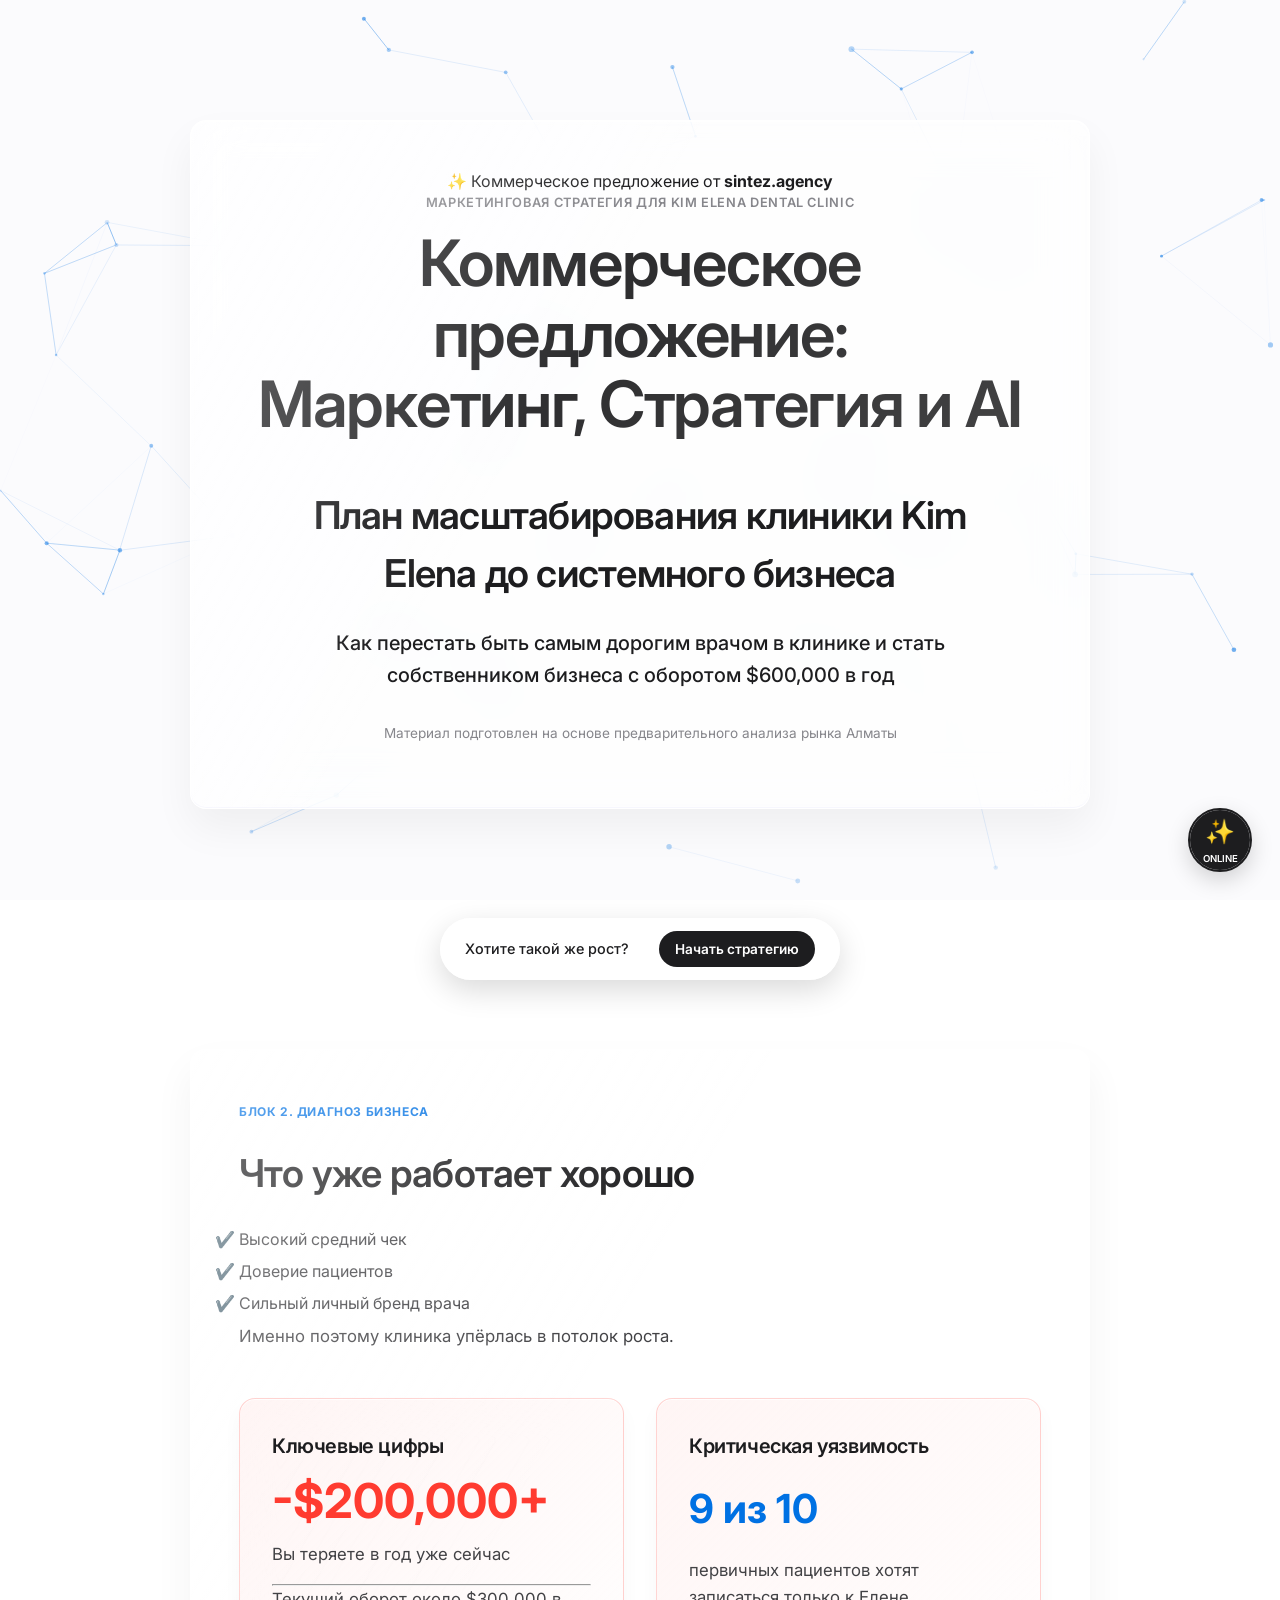
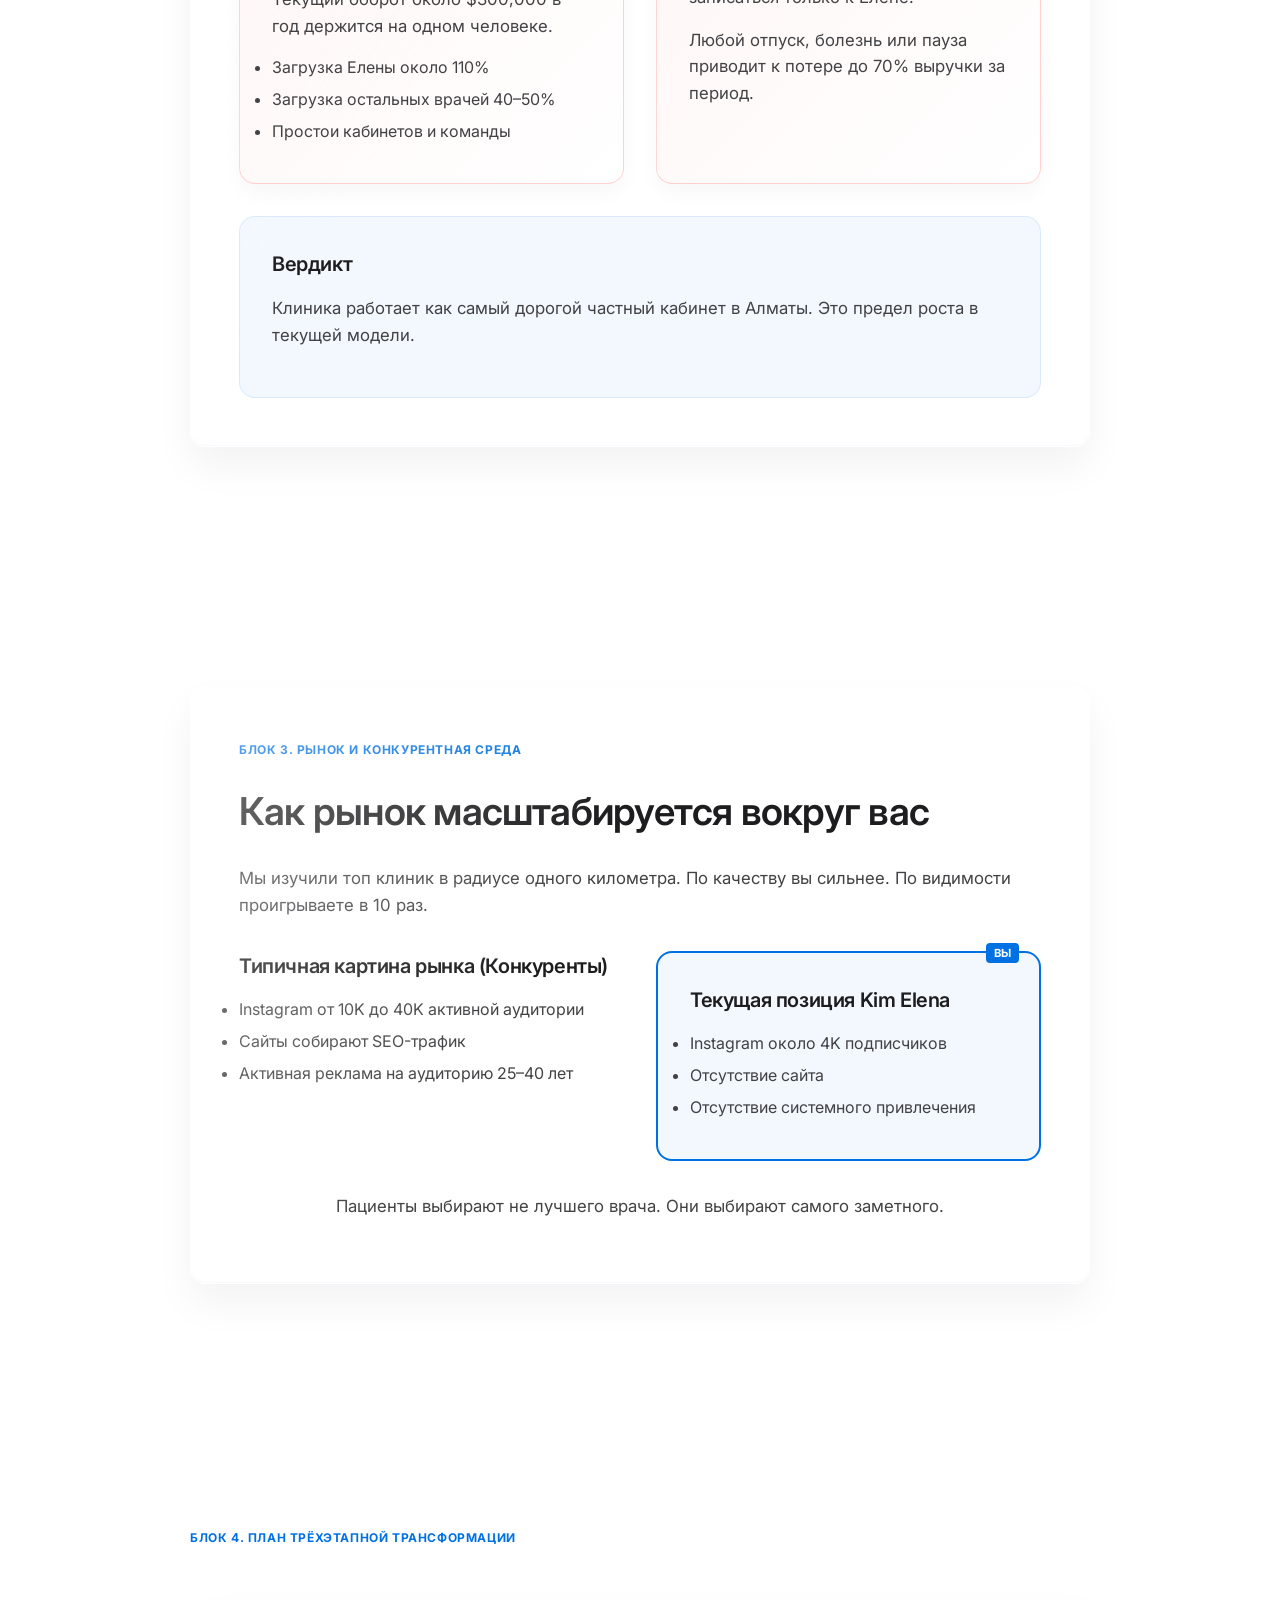
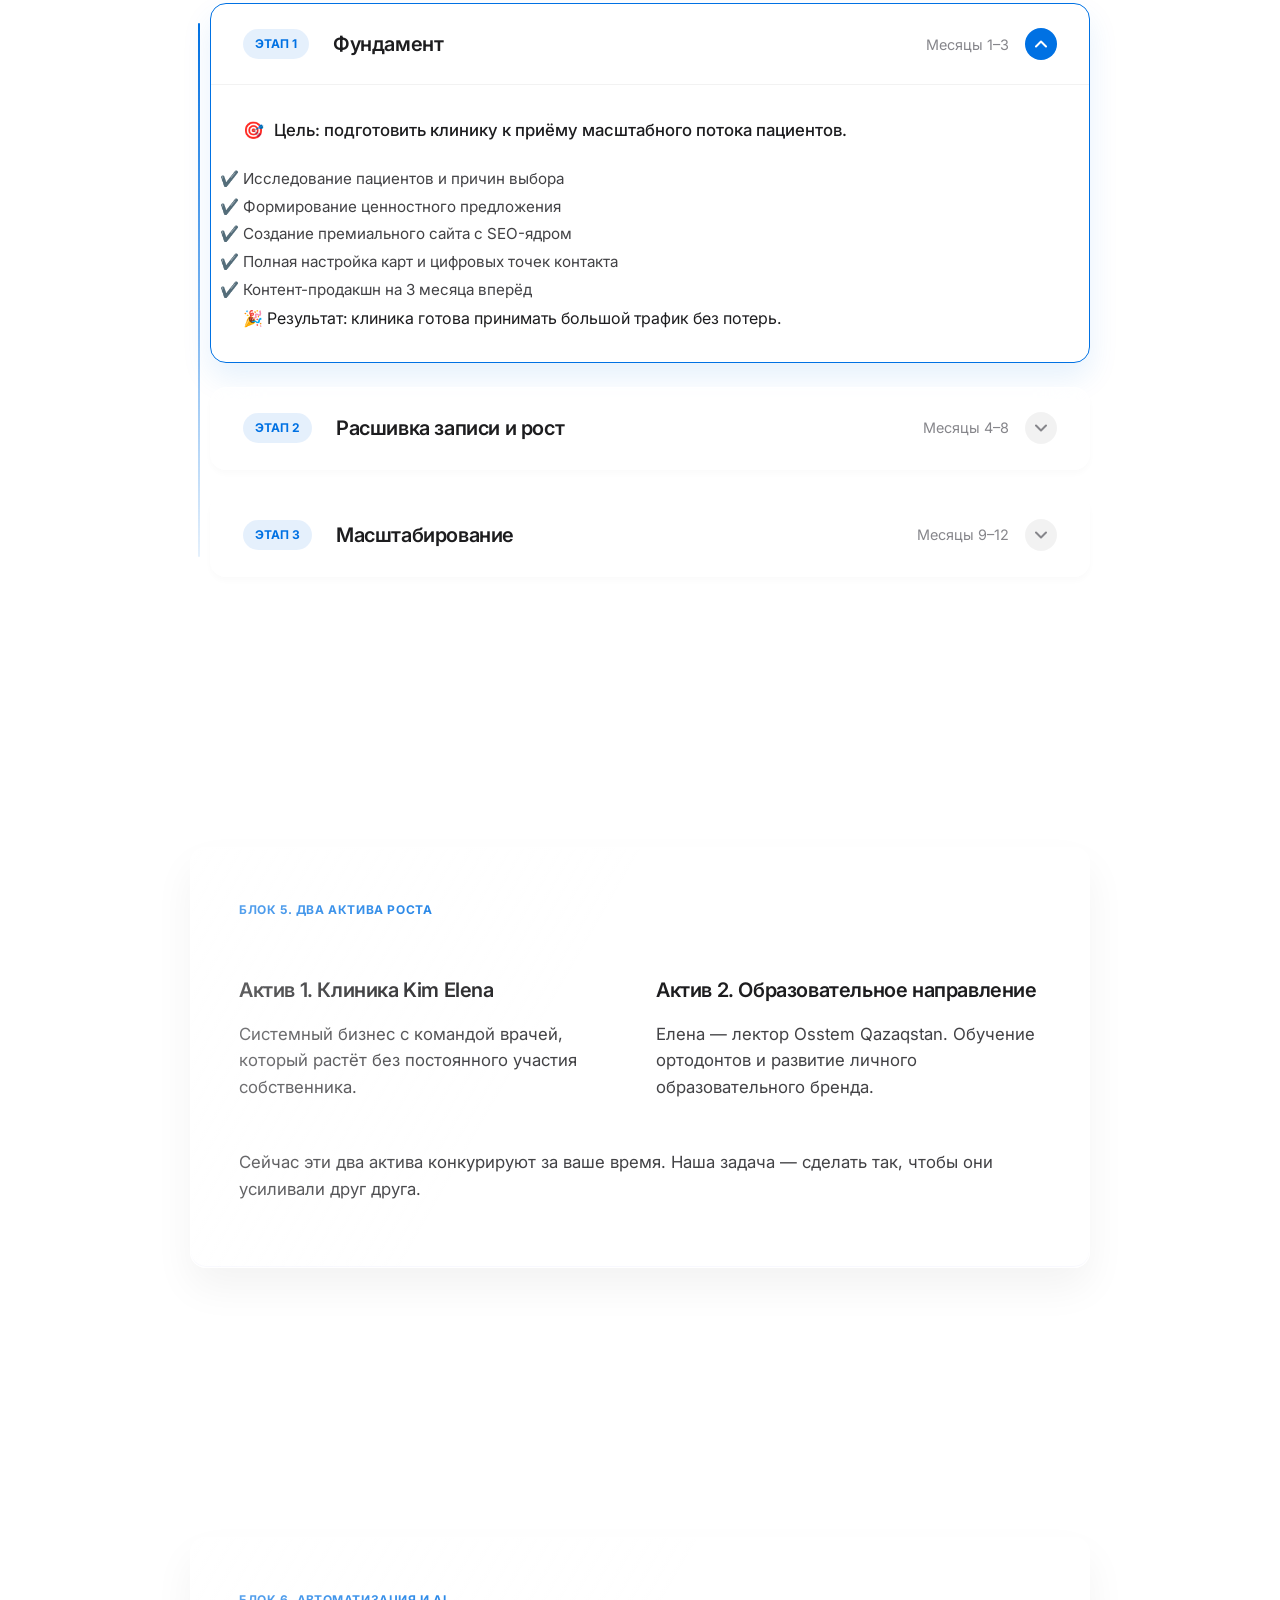
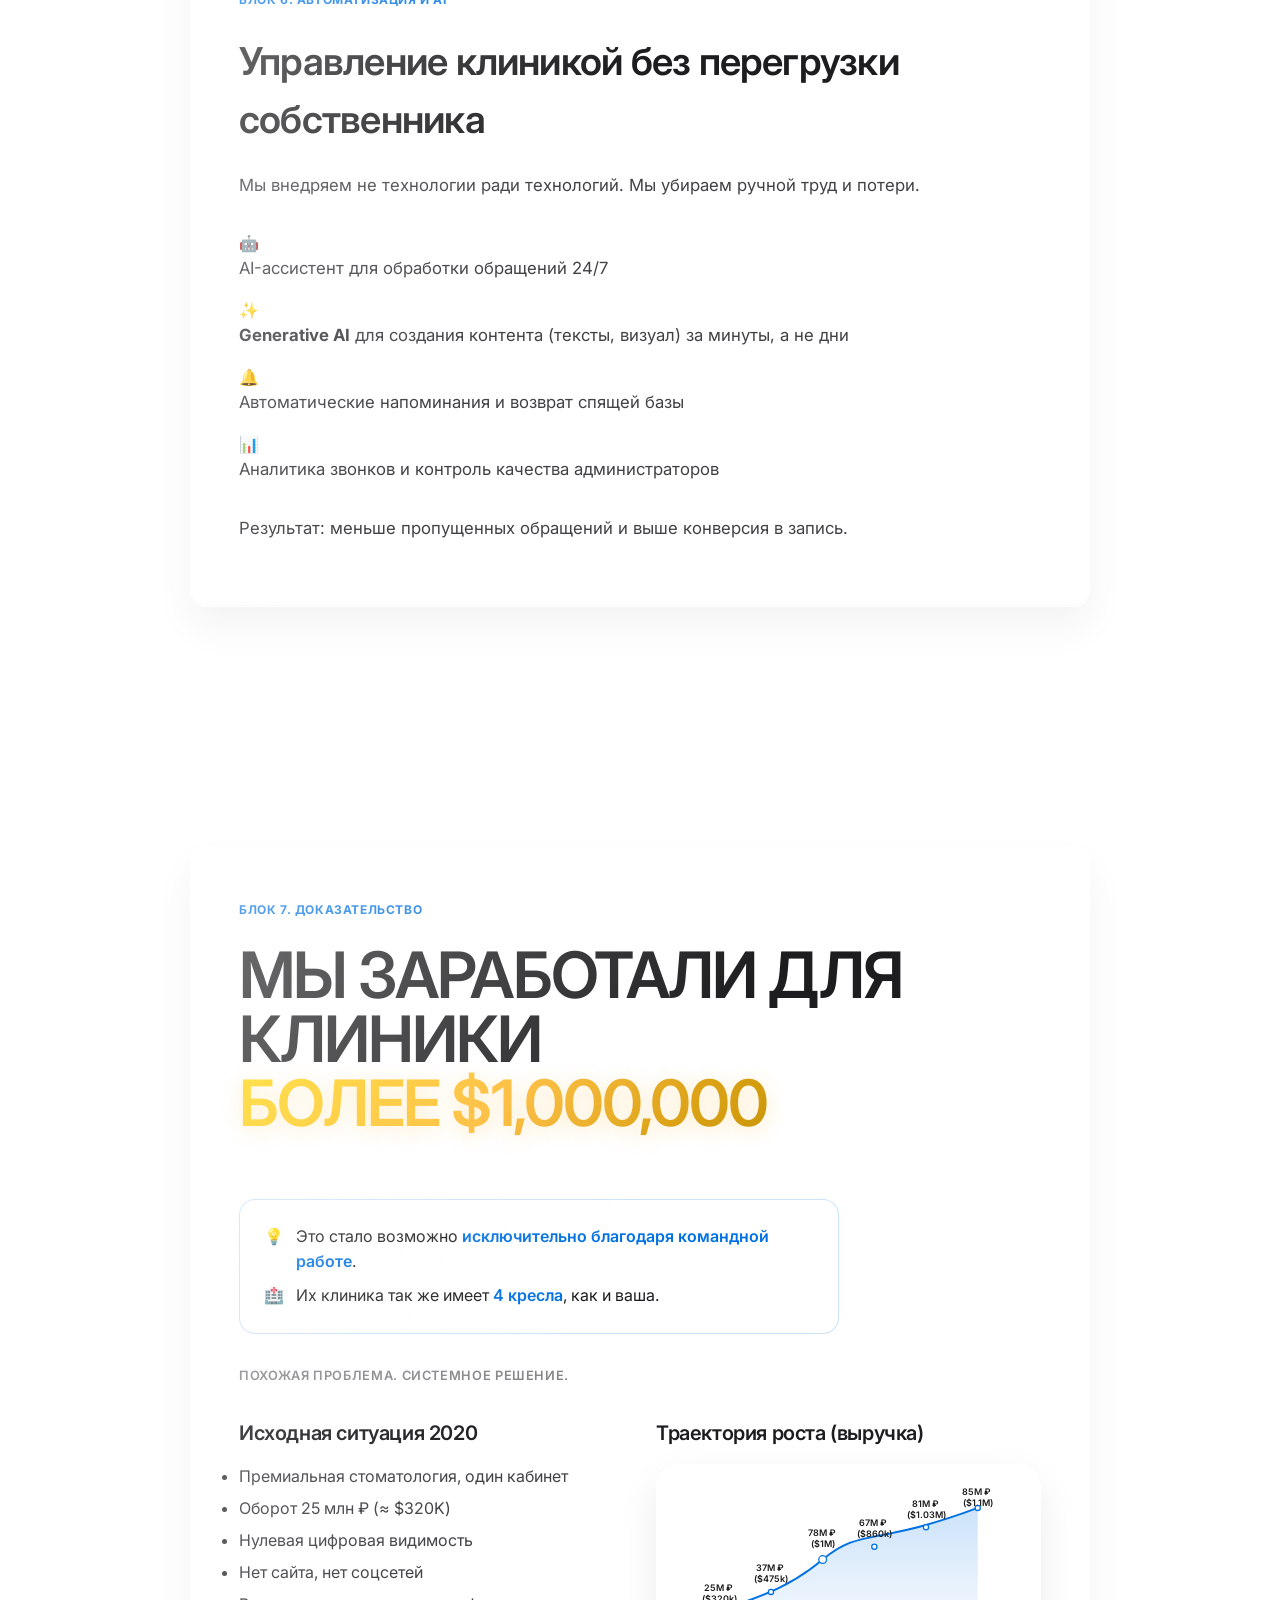
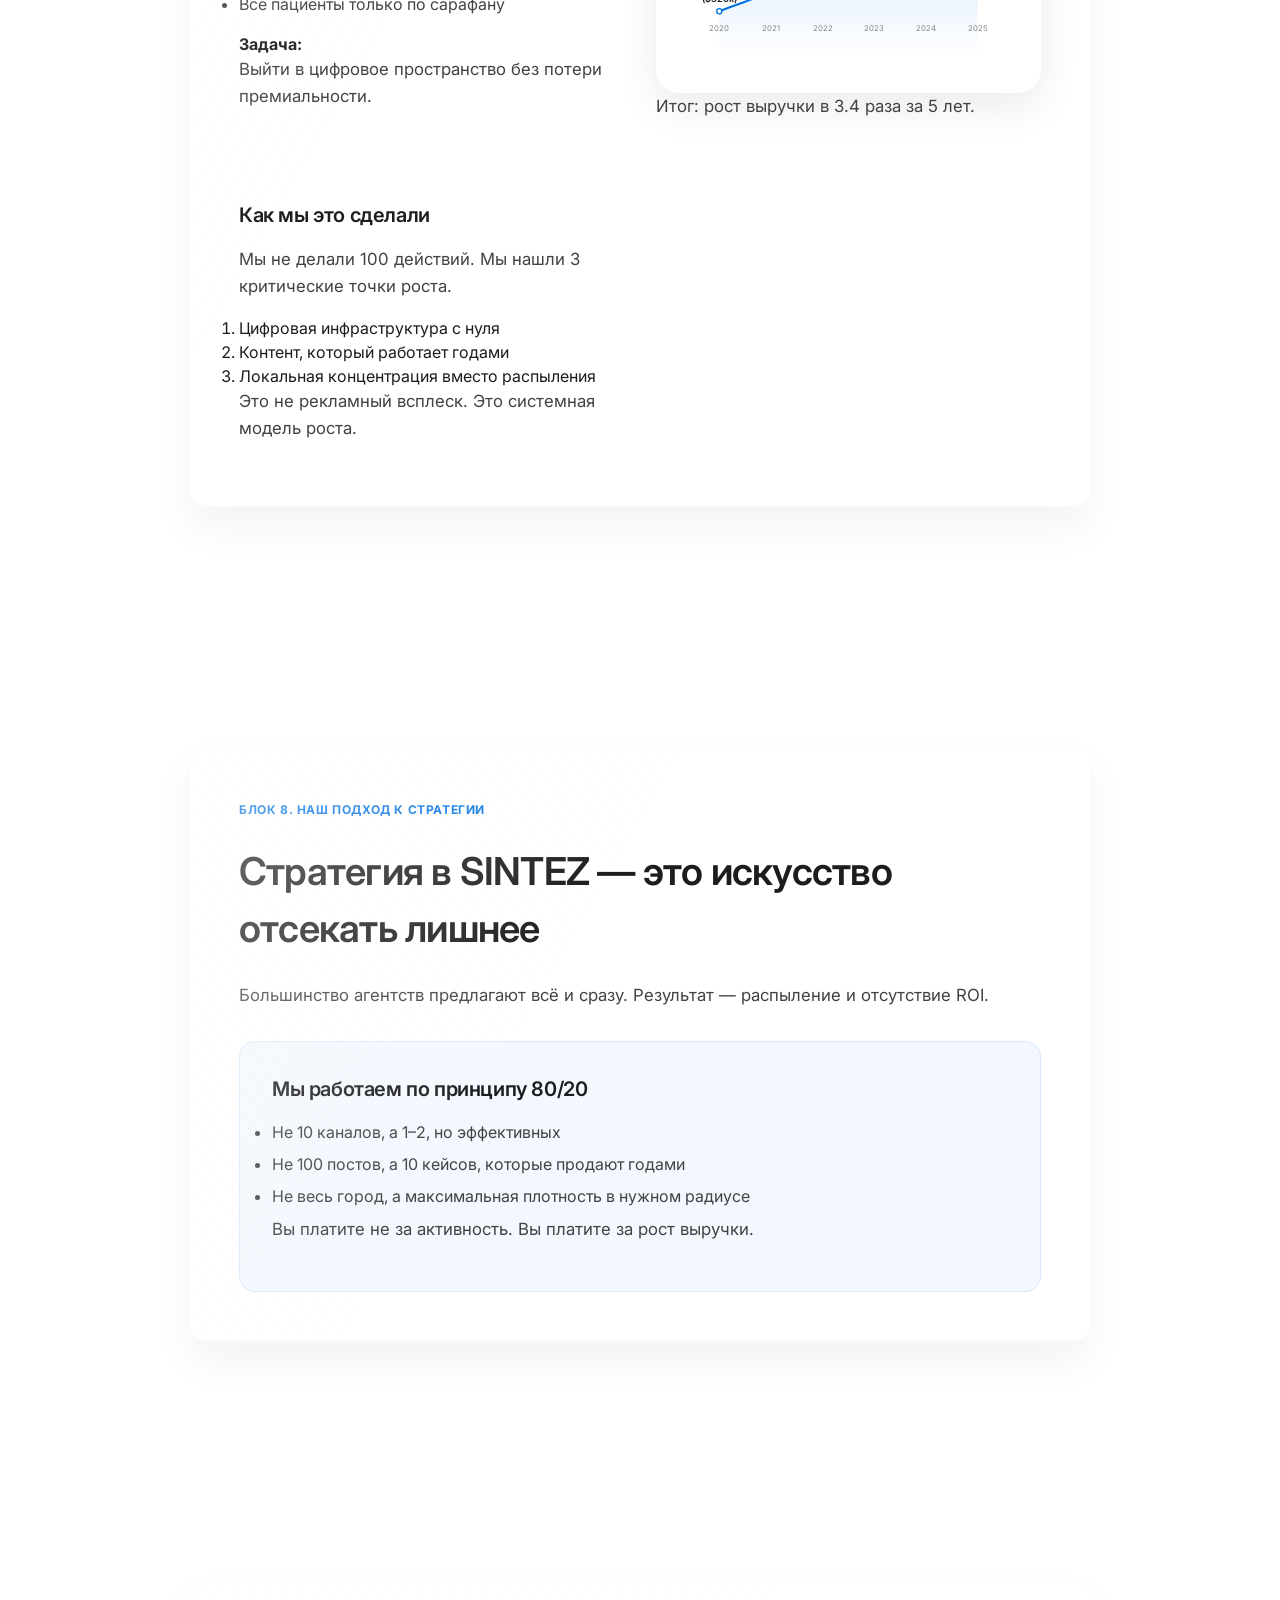
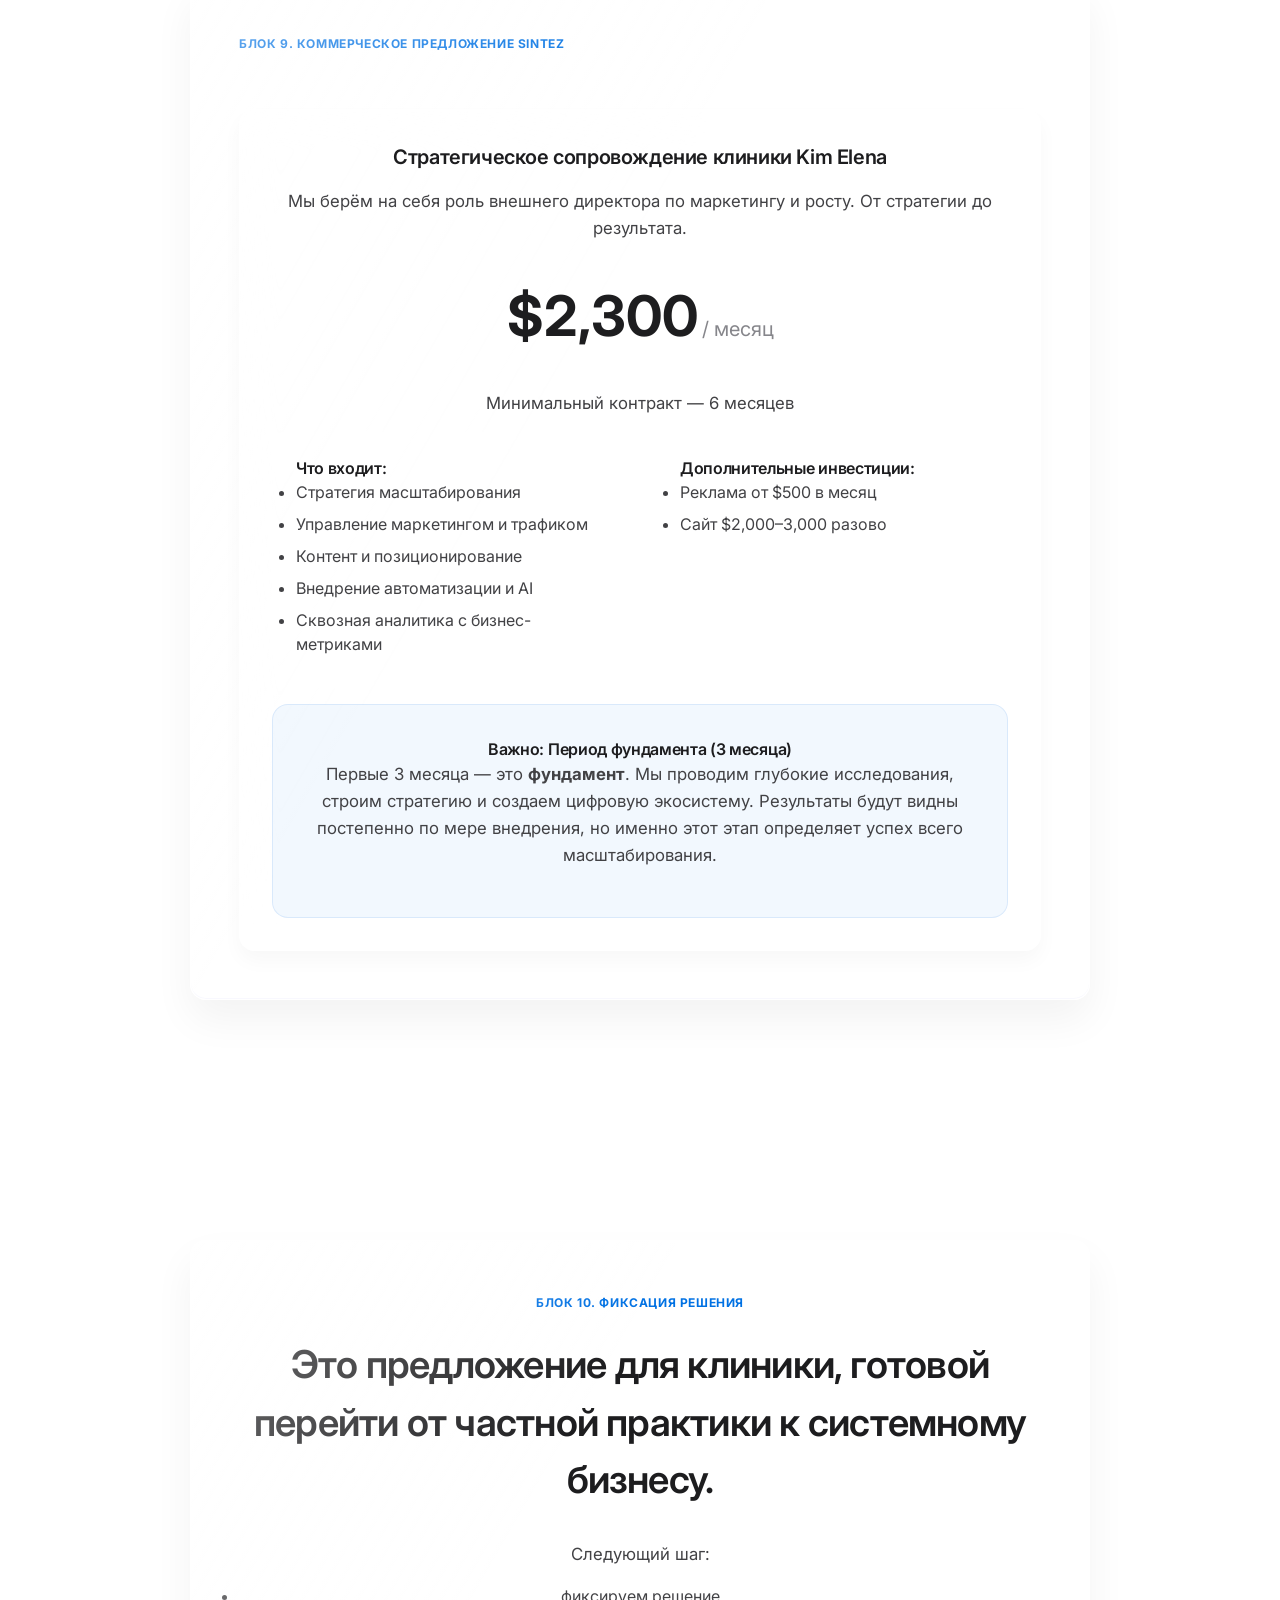
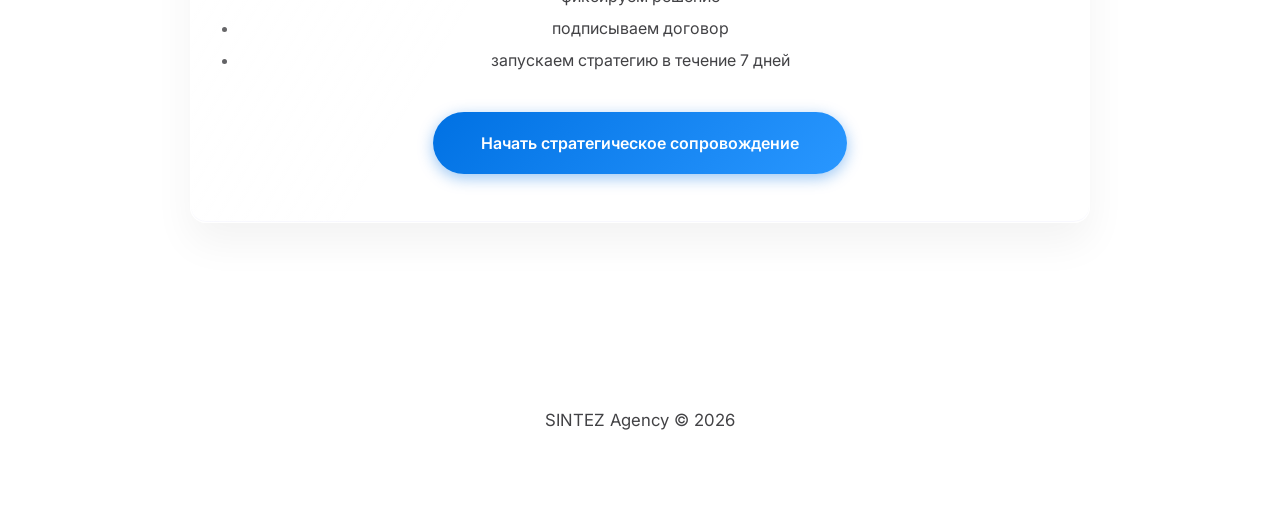
==== commit 96ab2392: "Add dual currency (RUB/USD) to growth chart" ====
--- a/index.html
+++ b/index.html
@@ -322,32 +322,50 @@
                                     <g class="chart-point" data-val="25M" data-year="2020">
                                         <circle cx="50" cy="180" r="4" />
                                         <text x="50" y="210">2020</text>
-                                        <text x="50" y="165" class="val-text">25M</text>
+                                        <text x="50" y="165" class="val-text">
+                                            <tspan x="50" dy="-1.2em">25M ₽</tspan>
+                                            <tspan x="50" dy="1.2em">($320k)</tspan>
+                                        </text>
                                     </g>
                                     <g class="chart-point" data-val="37M" data-year="2021">
                                         <circle cx="130" cy="150" r="4" />
                                         <text x="130" y="210">2021</text>
-                                        <text x="130" y="135" class="val-text">37M</text>
+                                        <text x="130" y="135" class="val-text">
+                                            <tspan x="130" dy="-1.2em">37M ₽</tspan>
+                                            <tspan x="130" dy="1.2em">($475k)</tspan>
+                                        </text>
                                     </g>
                                     <g class="chart-point" data-val="$1M" data-year="2022" class="highlight-point">
                                         <circle cx="210" cy="100" r="6" />
                                         <text x="210" y="210">2022</text>
-                                        <text x="210" y="80" class="val-text bold">$1M</text>
+                                        <text x="210" y="80" class="val-text bold">
+                                            <tspan x="210" dy="-1.2em">78M ₽</tspan>
+                                            <tspan x="210" dy="1.2em">($1M)</tspan>
+                                        </text>
                                     </g>
                                     <g class="chart-point" data-val="67M" data-year="2023">
                                         <circle cx="290" cy="80" r="4" />
                                         <text x="290" y="210">2023</text>
-                                        <text x="290" y="65" class="val-text">67M</text>
+                                        <text x="290" y="65" class="val-text">
+                                            <tspan x="290" dy="-1.2em">67M ₽</tspan>
+                                            <tspan x="290" dy="1.2em">($860k)</tspan>
+                                        </text>
                                     </g>
                                     <g class="chart-point" data-val="81M" data-year="2024">
                                         <circle cx="370" cy="50" r="4" />
                                         <text x="370" y="210">2024</text>
-                                        <text x="370" y="35" class="val-text">81M</text>
+                                        <text x="370" y="35" class="val-text">
+                                            <tspan x="370" dy="-1.2em">81M ₽</tspan>
+                                            <tspan x="370" dy="1.2em">($1.03M)</tspan>
+                                        </text>
                                     </g>
                                     <g class="chart-point" data-val="85M" data-year="2025">
                                         <circle cx="450" cy="20" r="4" />
                                         <text x="450" y="210">2025</text>
-                                        <text x="450" y="0" class="val-text">85M</text>
+                                        <text x="450" y="0" class="val-text">
+                                            <tspan x="450" dy="0">85M ₽</tspan>
+                                            <tspan x="450" dy="1.2em">($1.1M)</tspan>
+                                        </text>
                                     </g>
                                 </svg>
                             </div>
--- a/style.css
+++ b/style.css
@@ -607,12 +607,52 @@
 }
 
 .highlight-note {
-    font-size: 1.1rem;
+    font-size: 1rem;
     color: var(--text-primary);
     margin-bottom: 0.5rem;
     display: flex;
     align-items: flex-start;
     gap: 12px;
+}
+
+/* Timeline Details */
+.week-block h4 {
+    font-size: 1.1rem;
+    color: var(--accent-blue);
+    margin-bottom: 0.5rem;
+}
+
+.timeline-body .styled-list li {
+    font-size: 0.95rem;
+    margin-bottom: 0.3rem;
+}
+
+.mb-small {
+    margin-bottom: 1rem;
+}
+
+.mb-medium {
+    margin-bottom: 2rem;
+}
+
+.text-accent {
+    color: var(--accent-blue);
+}
+
+.bg-white {
+    background: white;
+}
+
+.rounded {
+    border-radius: 12px;
+}
+
+.p-2 {
+    padding: 1rem;
+}
+
+.deliverables-box {
+    text-align: left;
 }
 
 .highlight-note:last-child {
@@ -1252,30 +1292,32 @@
         /* Optional: hide AI on very small screens if needed, or adjust pos */
     }
 }
+
 /* Mobile Fixes - Overrides for Typography and CTA Overlap */
 @media (max-width: 768px) {
     .main-container {
         padding-bottom: 120px;
     }
-    
+
     .mega-title {
         font-size: 1.75rem;
     }
-    
+
     .stat-highlight {
         font-size: 2rem;
     }
-    
-    .large-number, .amount {
+
+    .large-number,
+    .amount {
         font-size: 2.5rem;
     }
-    
+
     .stat-val {
         font-size: 2rem;
     }
-    
+
     .sticky-cta {
         z-index: 9999;
-        bottom: 20px; 
-    }
-}
+        bottom: 20px;
+    }
+}
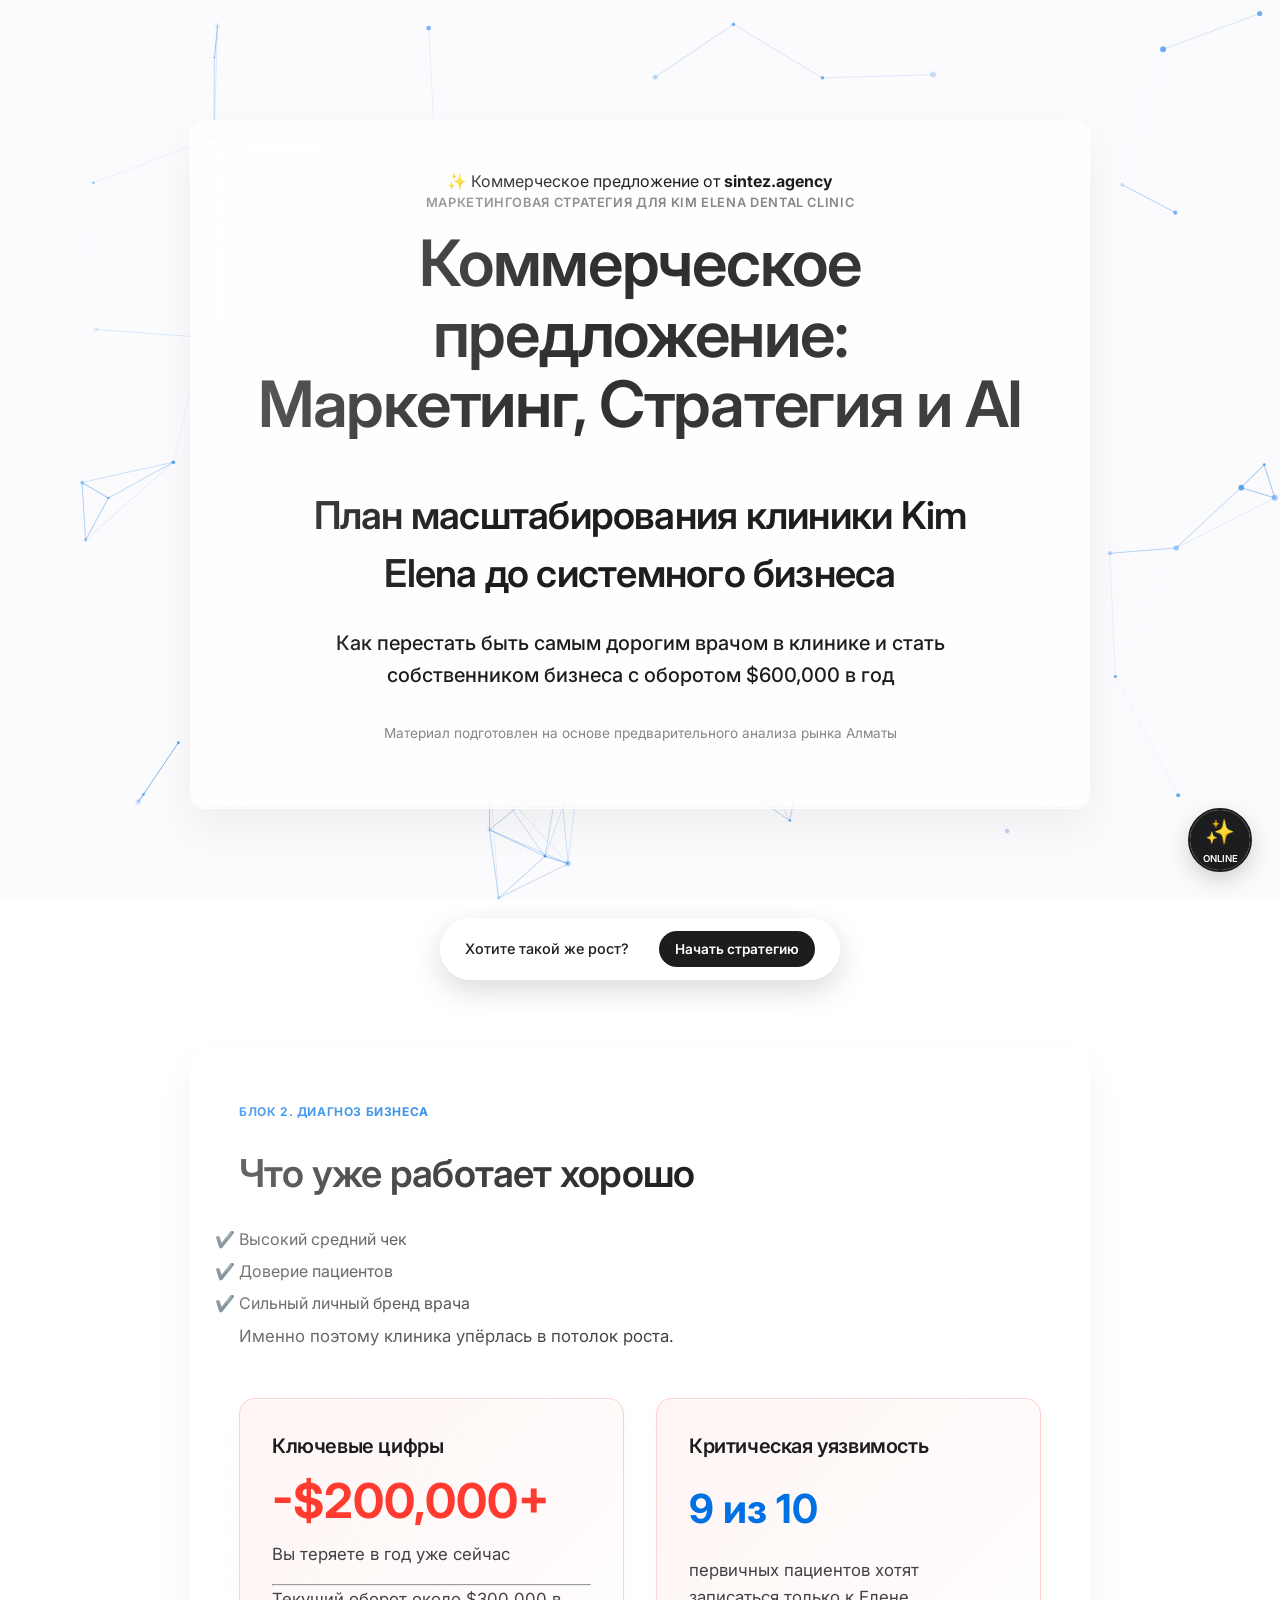
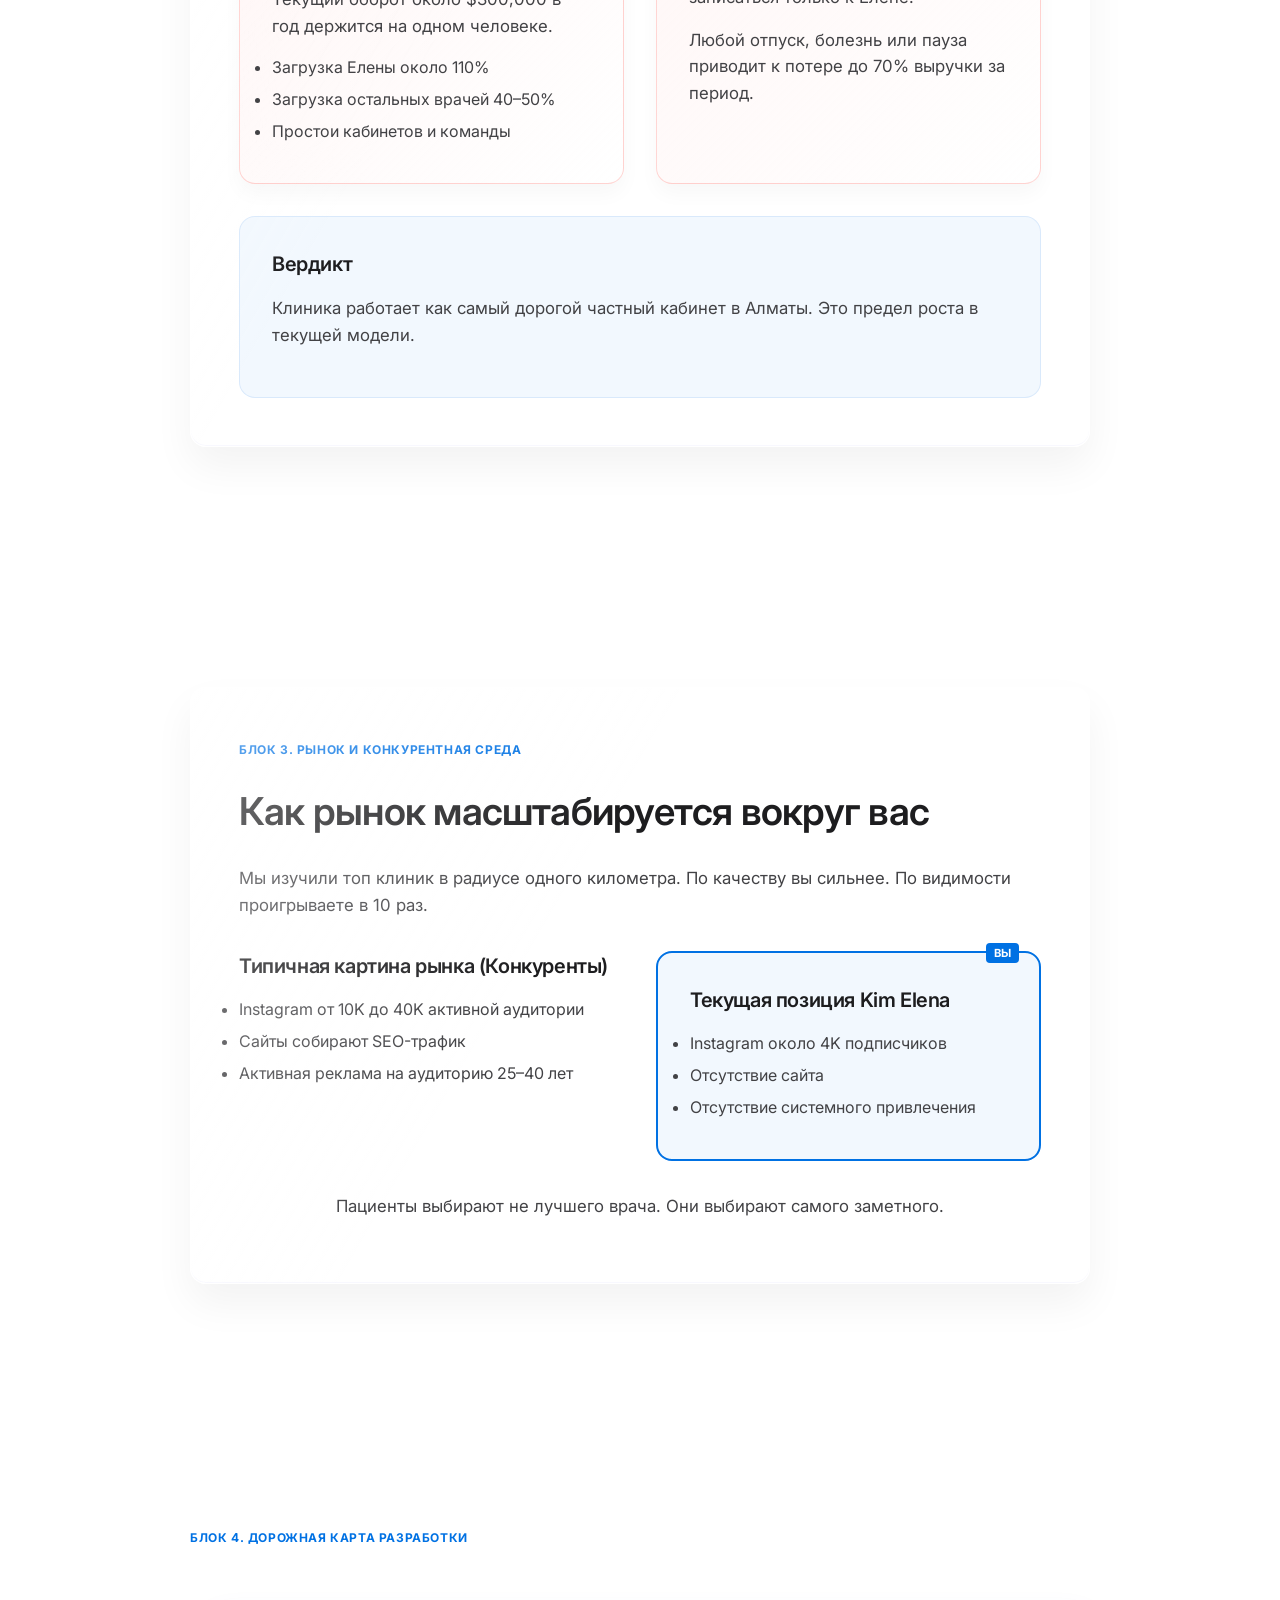
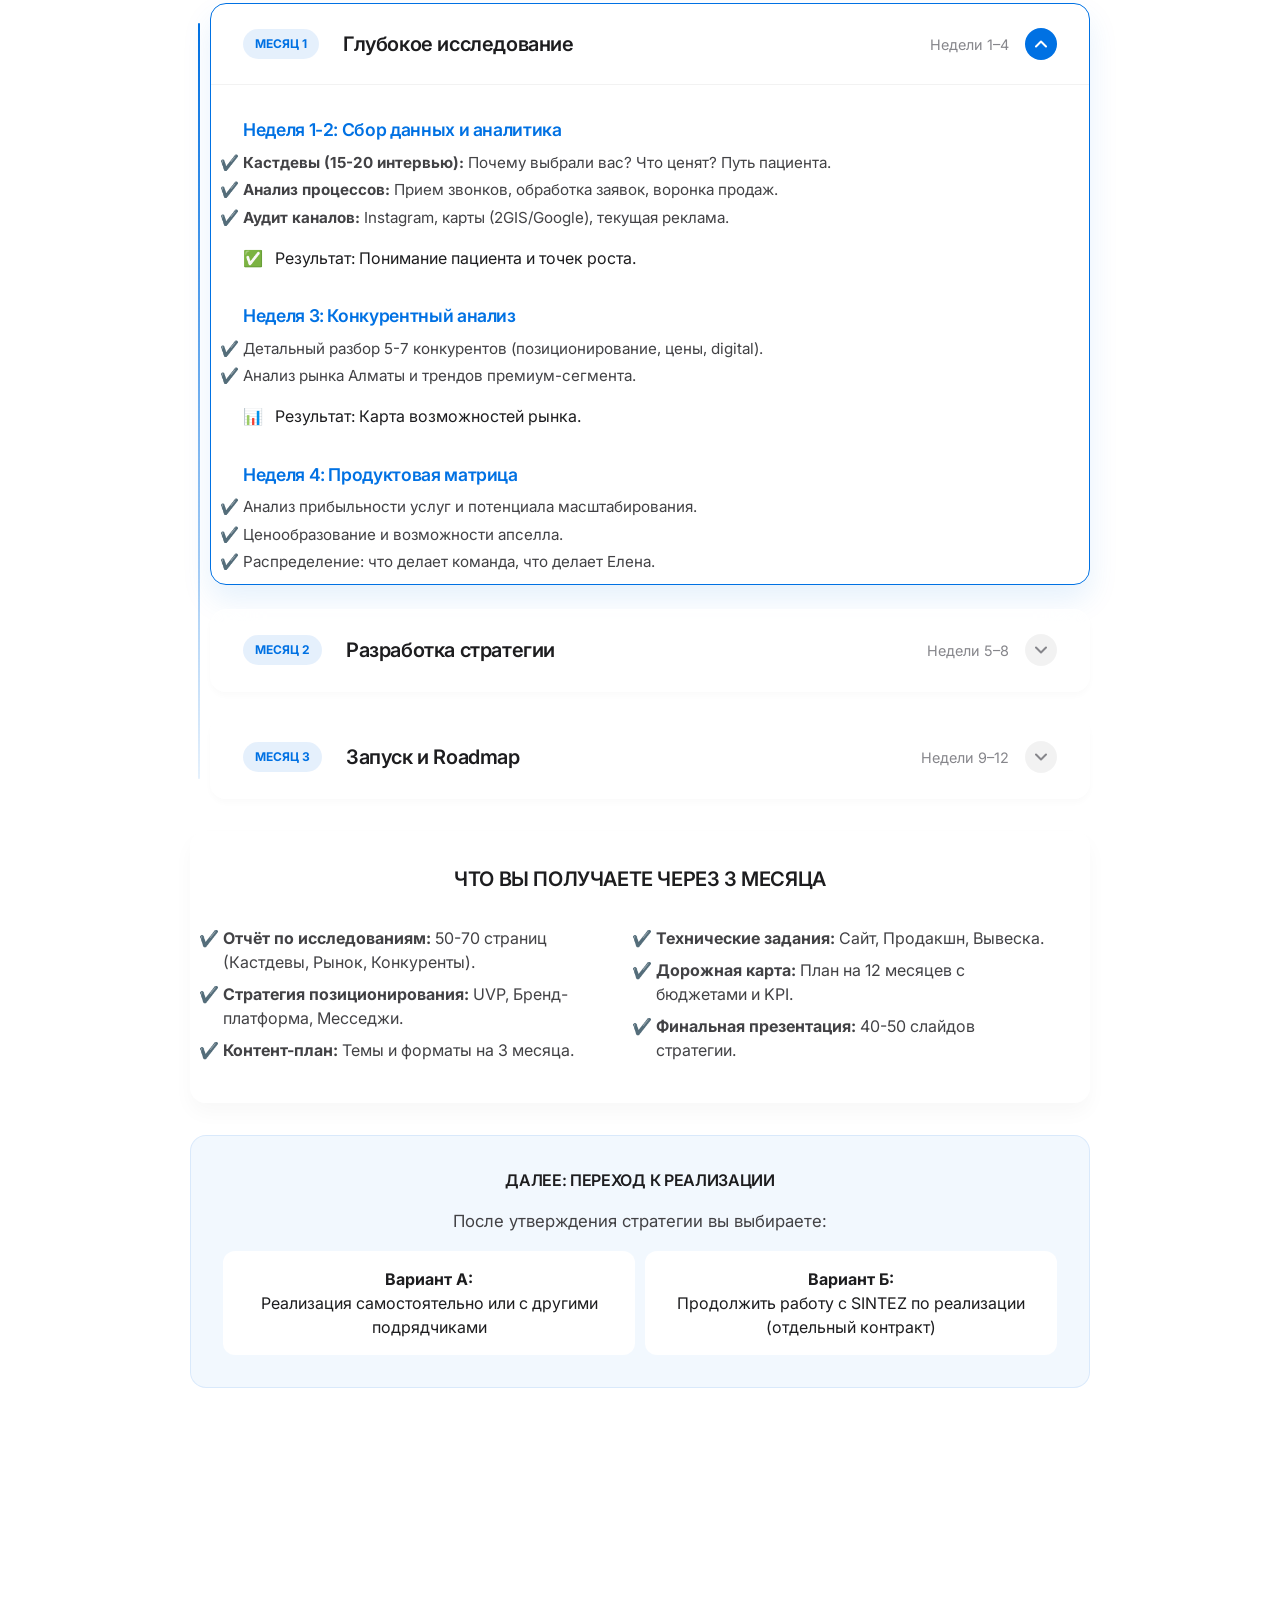
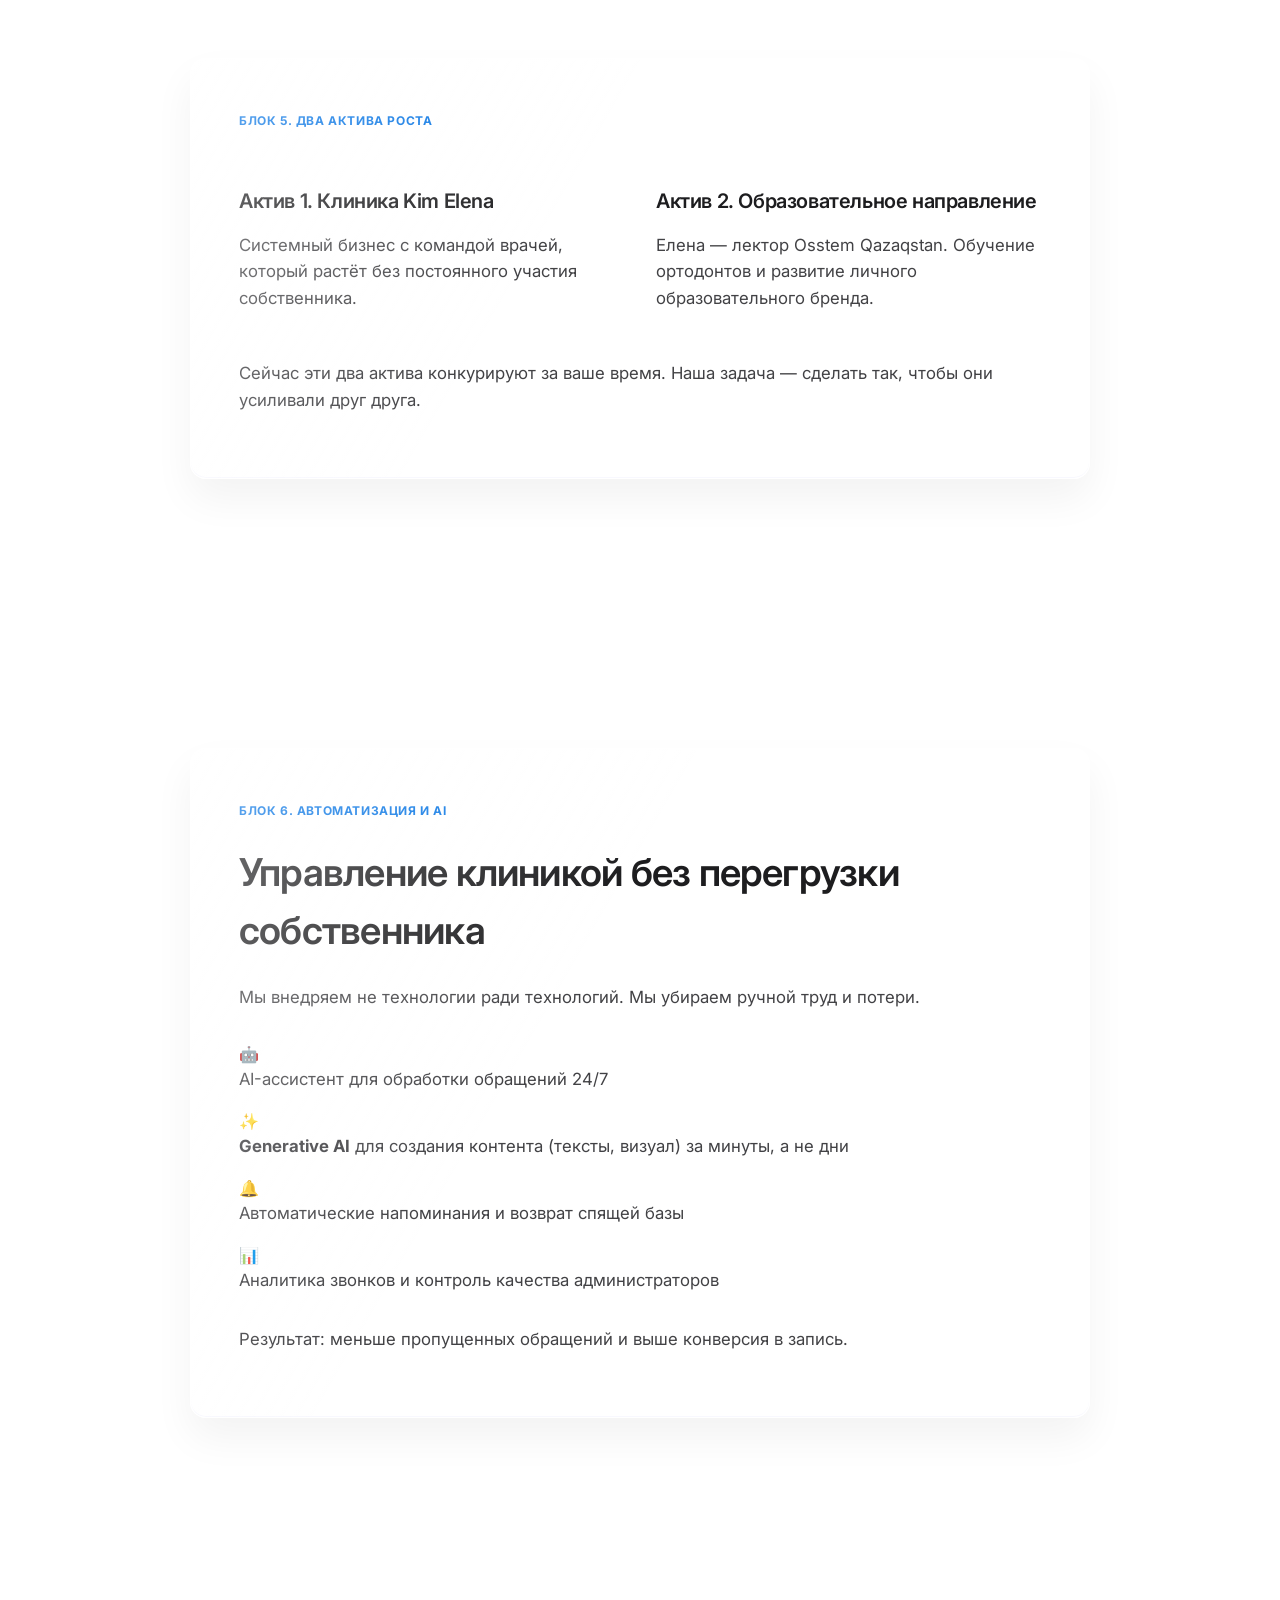
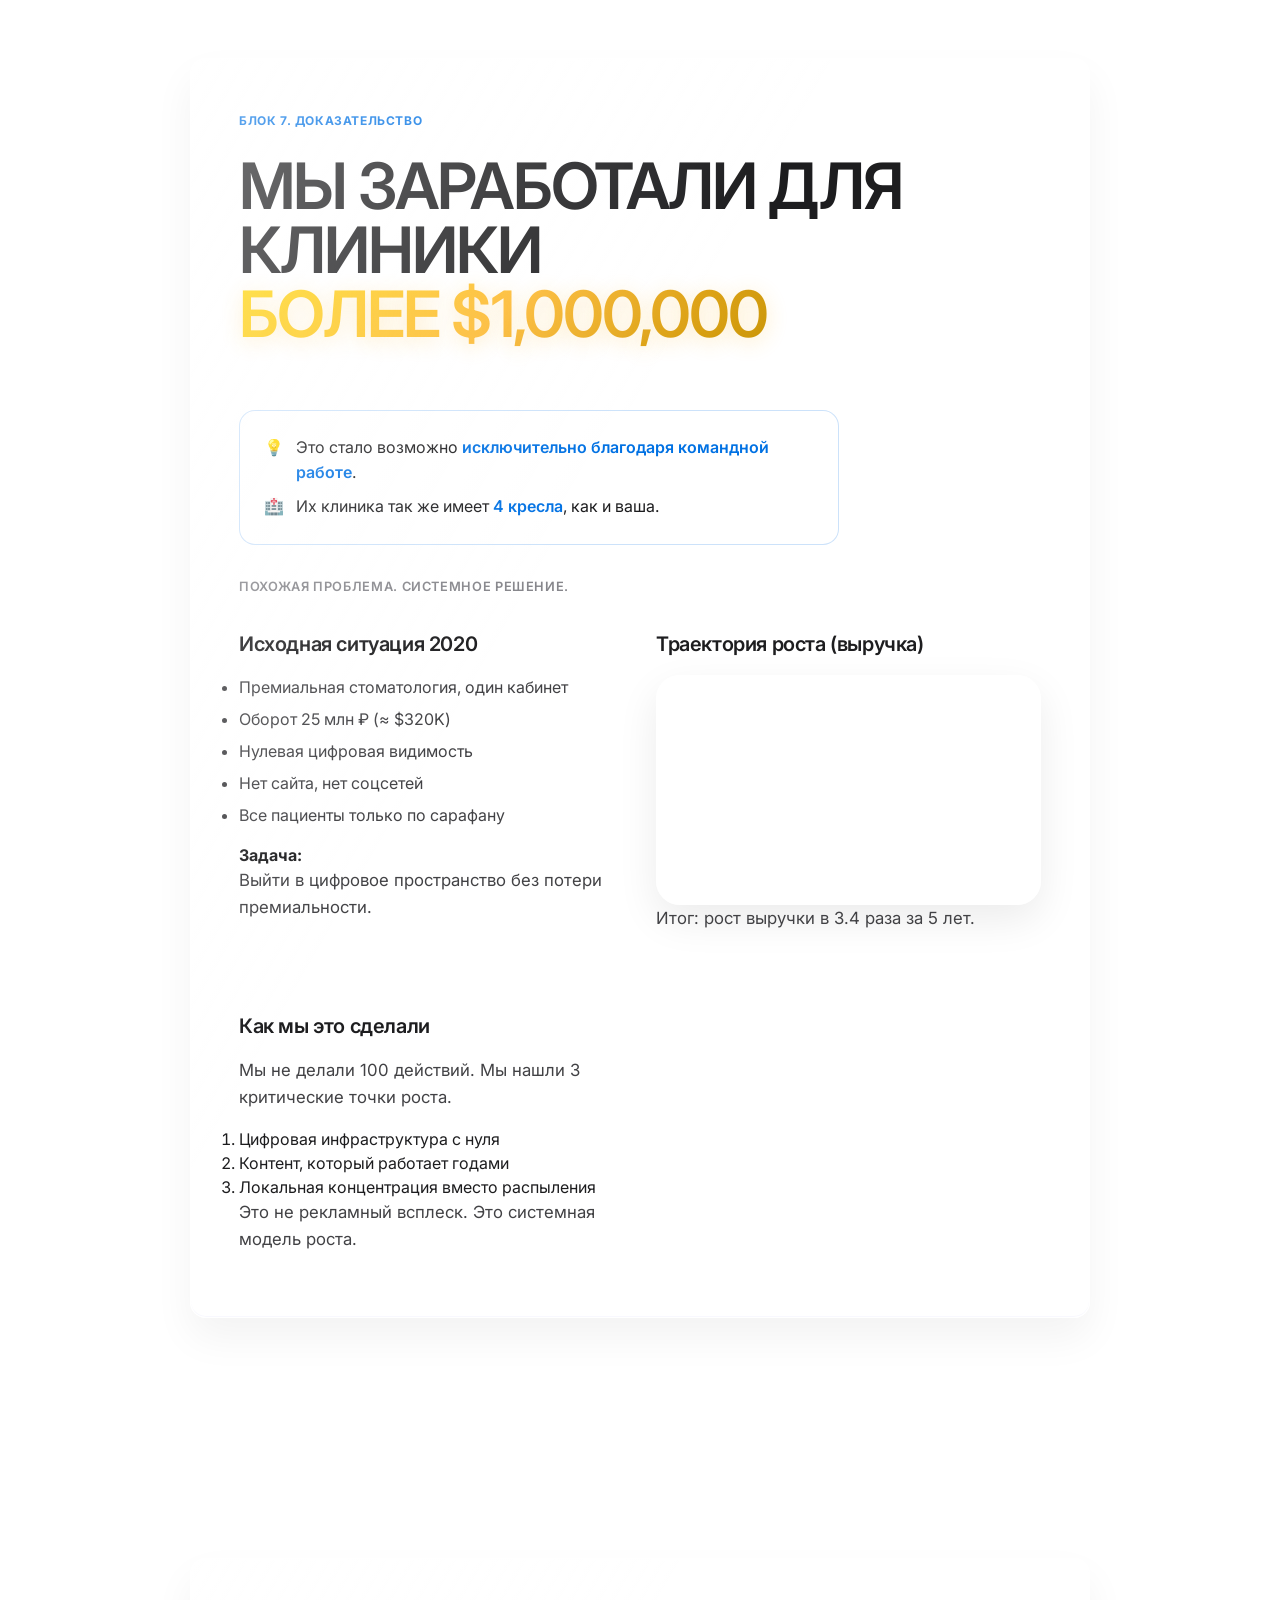
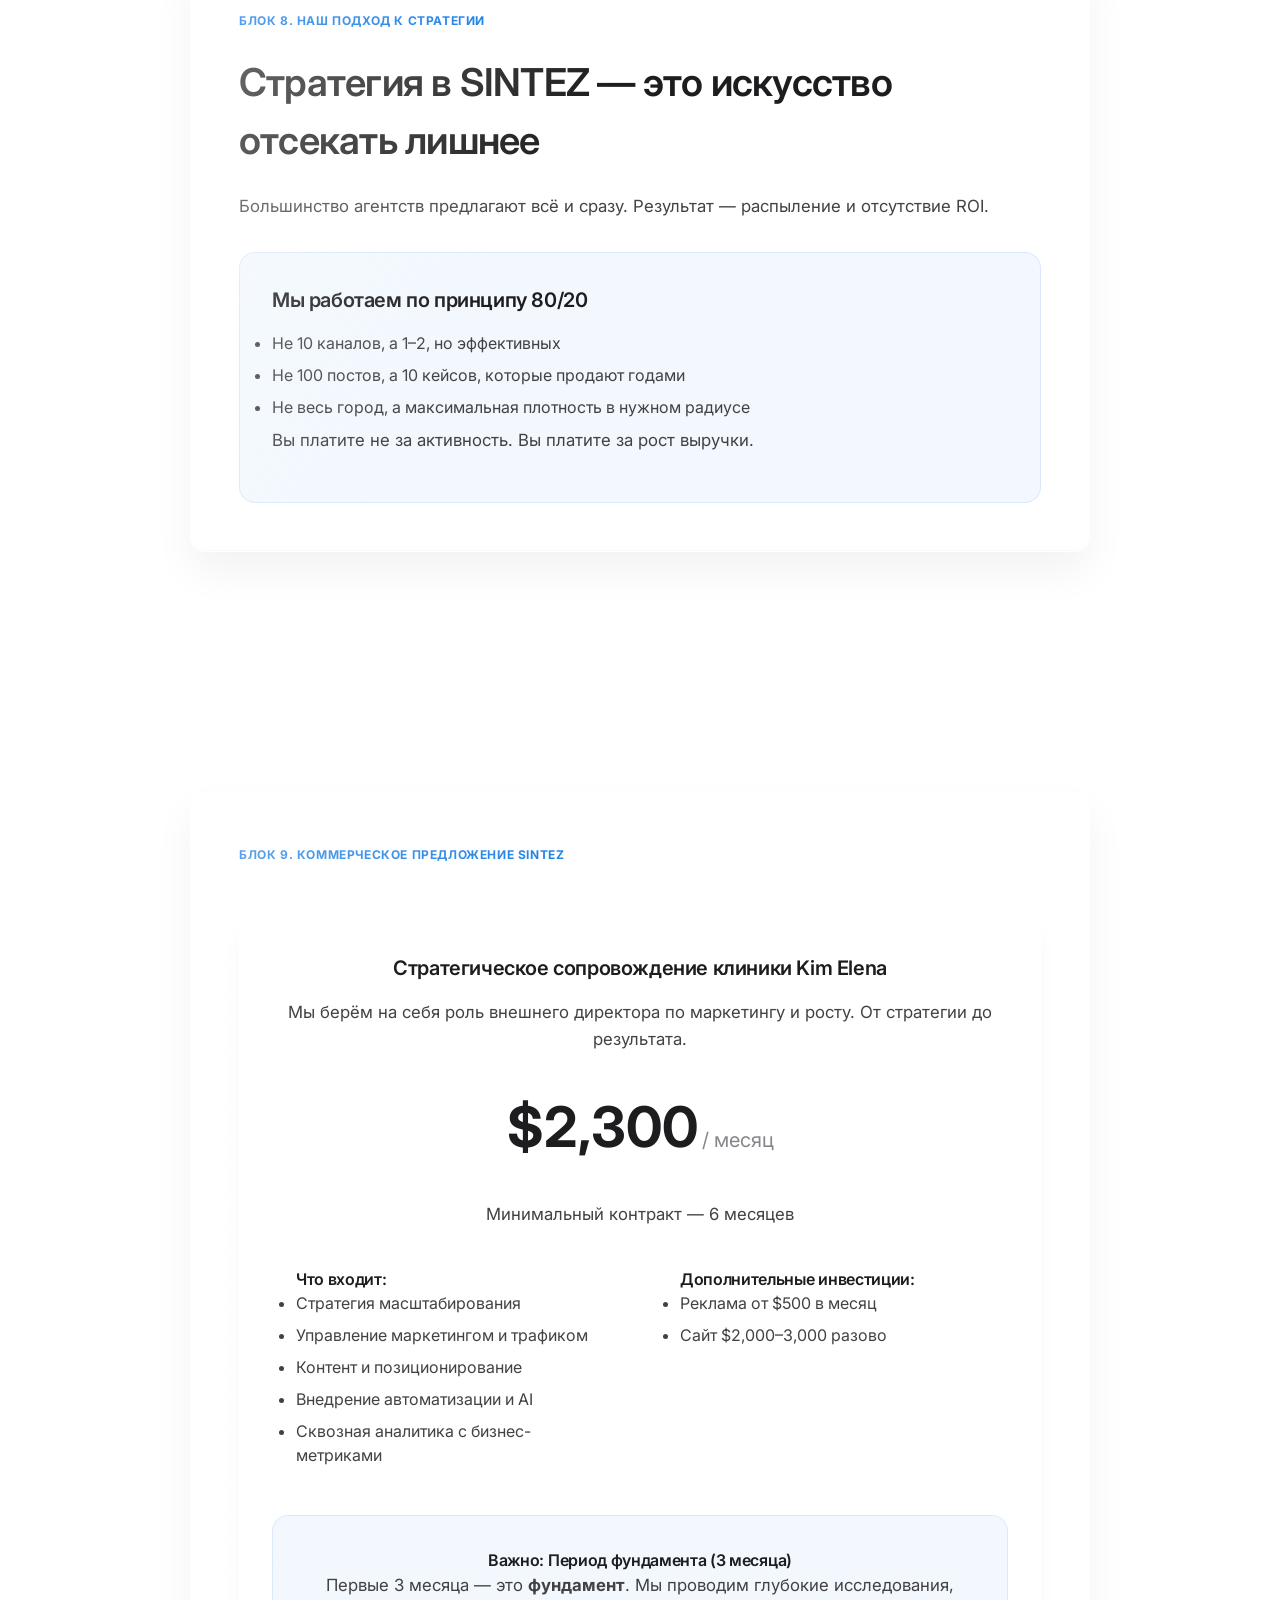
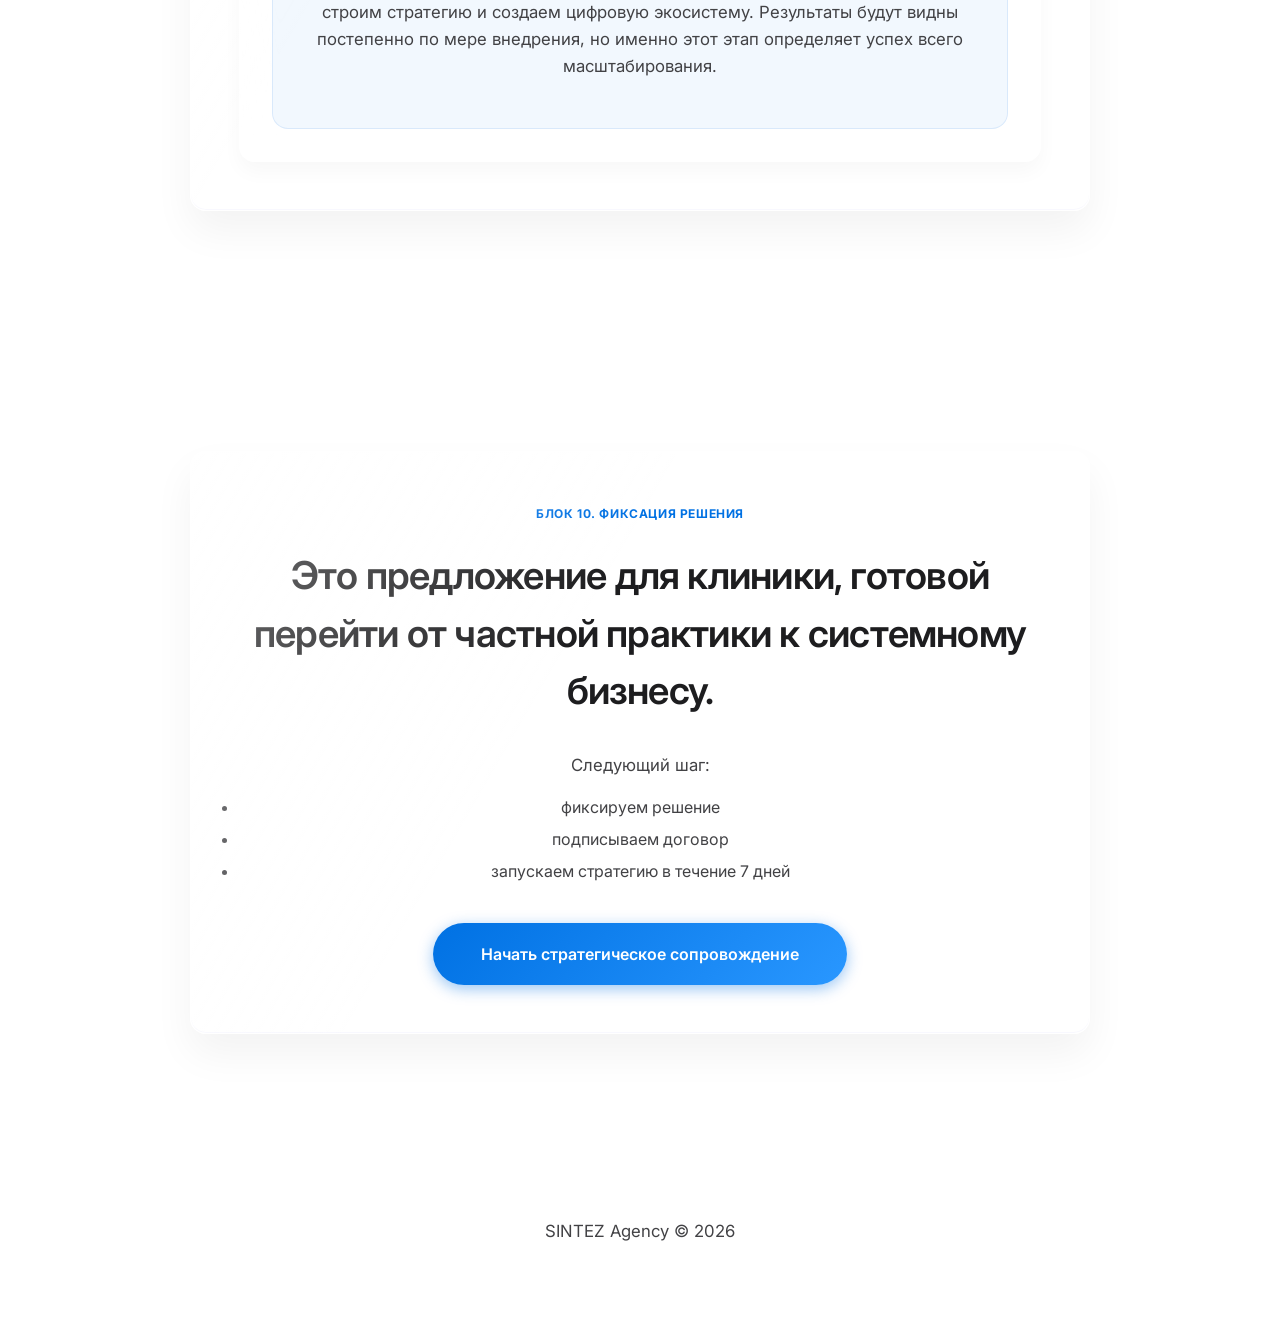
==== commit f8144afc: "Fix timeline content: replace outdated plan with detailed 3-month strategy" ====
--- a/index.html
+++ b/index.html
@@ -114,16 +114,16 @@
         <!-- BLOCK 4: TRANSFORMATION PLAN -->
         <section id="plan" class="section">
             <div class="content-wrapper reveal">
-                <span class="section-label glass-badge">БЛОК 4. ПЛАН ТРЁХЭТАПНОЙ ТРАНСФОРМАЦИИ</span>
+                <span class="section-label glass-badge">БЛОК 4. ДОРОЖНАЯ КАРТА РАЗРАБОТКИ</span>
 
                 <div class="timeline-interactive mt-medium">
-                    <!-- Stage 1 -->
+                    <!-- Month 1 -->
                     <div class="timeline-accordion-item active">
                         <div class="timeline-header">
                             <div class="header-content">
-                                <span class="stage-badge">Этап 1</span>
-                                <h3 class="stage-title">Фундамент</h3>
-                                <span class="stage-time-badge">Месяцы 1–3</span>
+                                <span class="stage-badge">Месяц 1</span>
+                                <h3 class="stage-title">Глубокое исследование</h3>
+                                <span class="stage-time-badge">Недели 1–4</span>
                             </div>
                             <div class="toggle-icon">
                                 <svg width="12" height="8" viewBox="0 0 12 8" fill="none"
@@ -135,29 +135,49 @@
                         </div>
                         <div class="timeline-body">
                             <div class="body-content">
-                                <p class="main-goal">Цель: подготовить клинику к приёму масштабного потока пациентов.
-                                </p>
-                                <ul class="styled-list">
-                                    <li>Исследование пациентов и причин выбора</li>
-                                    <li>Формирование ценностного предложения</li>
-                                    <li>Создание премиального сайта с SEO-ядром</li>
-                                    <li>Полная настройка карт и цифровых точек контакта</li>
-                                    <li>Контент-продакшн на 3 месяца вперёд</li>
-                                </ul>
-                                <div class="result-badge">🎉 Результат: клиника готова принимать большой трафик без
-                                    потерь.
-                                </div>
-                            </div>
-                        </div>
-                    </div>
-
-                    <!-- Stage 2 -->
+                                <div class="week-block mb-medium">
+                                    <h4 class="text-accent mb-small">Неделя 1-2: Сбор данных и аналитика</h4>
+                                    <ul class="styled-list">
+                                        <li><strong>Кастдевы (15-20 интервью):</strong> Почему выбрали вас? Что ценят?
+                                            Путь пациента.</li>
+                                        <li><strong>Анализ процессов:</strong> Прием звонков, обработка заявок, воронка
+                                            продаж.</li>
+                                        <li><strong>Аудит каналов:</strong> Instagram, карты (2GIS/Google), текущая
+                                            реклама.</li>
+                                    </ul>
+                                    <p class="highlight-note mt-small"><span class="icon">✅</span> <span>Результат:
+                                            Понимание пациента и точек роста.</span></p>
+                                </div>
+                                <div class="week-block mb-medium">
+                                    <h4 class="text-accent mb-small">Неделя 3: Конкурентный анализ</h4>
+                                    <ul class="styled-list">
+                                        <li>Детальный разбор 5-7 конкурентов (позиционирование, цены, digital).</li>
+                                        <li>Анализ рынка Алматы и трендов премиум-сегмента.</li>
+                                    </ul>
+                                    <p class="highlight-note mt-small"><span class="icon">📊</span> <span>Результат:
+                                            Карта возможностей рынка.</span></p>
+                                </div>
+                                <div class="week-block">
+                                    <h4 class="text-accent mb-small">Неделя 4: Продуктовая матрица</h4>
+                                    <ul class="styled-list">
+                                        <li>Анализ прибыльности услуг и потенциала масштабирования.</li>
+                                        <li>Ценообразование и возможности апселла.</li>
+                                        <li>Распределение: что делает команда, что делает Елена.</li>
+                                    </ul>
+                                    <p class="highlight-note mt-small"><span class="icon">🎯</span> <span>Результат:
+                                            Понимание, что и кому продавать.</span></p>
+                                </div>
+                            </div>
+                        </div>
+                    </div>
+
+                    <!-- Month 2 -->
                     <div class="timeline-accordion-item">
                         <div class="timeline-header">
                             <div class="header-content">
-                                <span class="stage-badge">Этап 2</span>
-                                <h3 class="stage-title">Расшивка записи и рост</h3>
-                                <span class="stage-time-badge">Месяцы 4–8</span>
+                                <span class="stage-badge">Месяц 2</span>
+                                <h3 class="stage-title">Разработка стратегии</h3>
+                                <span class="stage-time-badge">Недели 5–8</span>
                             </div>
                             <div class="toggle-icon">
                                 <svg width="12" height="8" viewBox="0 0 12 8" fill="none"
@@ -169,27 +189,46 @@
                         </div>
                         <div class="timeline-body">
                             <div class="body-content">
-                                <p class="main-goal">Цель: переключить поток с личности на систему.</p>
-                                <ul class="styled-list">
-                                    <li>Стратегия «Школа Елены Ким»</li>
-                                    <li>Позиционирование команды как носителей стандартов Елены</li>
-                                    <li>Таргетированная реклама и Instagram</li>
-                                    <li>Работа с блогерами Алматы</li>
-                                    <li>Системный сбор видеоотзывов пациентов</li>
-                                </ul>
-                                <div class="result-badge">📈 Результат: загрузка команды врачей до 70% и рост обращений.
-                                </div>
-                            </div>
-                        </div>
-                    </div>
-
-                    <!-- Stage 3 -->
+                                <div class="week-block mb-medium">
+                                    <h4 class="text-accent mb-small">Неделя 5-6: Позиционирование</h4>
+                                    <ul class="styled-list">
+                                        <li>Уникальное ценностное предложение (UVP).</li>
+                                        <li>Бренд-стратегия: Tone of Voice, визуальный стиль.</li>
+                                        <li>Стратегия «Школа Елены Ким»: перенос экспертизы на команду.</li>
+                                    </ul>
+                                    <p class="highlight-note mt-small"><span class="icon">✨</span> <span>Результат:
+                                            Чёткое позиционирование.</span></p>
+                                </div>
+                                <div class="week-block mb-medium">
+                                    <h4 class="text-accent mb-small">Неделя 7: Каналы привлечения</h4>
+                                    <ul class="styled-list">
+                                        <li>Instagram-стратегия и SEO-структура сайта.</li>
+                                        <li>Таргетированная реклама и работа с картами.</li>
+                                        <li>Принцип 80/20: фокус на 2-3 ключевых каналах.</li>
+                                    </ul>
+                                    <p class="highlight-note mt-small"><span class="icon">📢</span> <span>Результат:
+                                            План трафика.</span></p>
+                                </div>
+                                <div class="week-block">
+                                    <h4 class="text-accent mb-small">Неделя 8: Контент-стратегия</h4>
+                                    <ul class="styled-list">
+                                        <li>Контент-план на 3 месяца (темы, форматы).</li>
+                                        <li>ТЗ на съемки (интервью, кейсы) и работа с отзывами.</li>
+                                    </ul>
+                                    <p class="highlight-note mt-small"><span class="icon">📸</span> <span>Результат:
+                                            Готовый план контента.</span></p>
+                                </div>
+                            </div>
+                        </div>
+                    </div>
+
+                    <!-- Month 3 -->
                     <div class="timeline-accordion-item">
                         <div class="timeline-header">
                             <div class="header-content">
-                                <span class="stage-badge">Этап 3</span>
-                                <h3 class="stage-title">Масштабирование</h3>
-                                <span class="stage-time-badge">Месяцы 9–12</span>
+                                <span class="stage-badge">Месяц 3</span>
+                                <h3 class="stage-title">Запуск и Roadmap</h3>
+                                <span class="stage-time-badge">Недели 9–12</span>
                             </div>
                             <div class="toggle-icon">
                                 <svg width="12" height="8" viewBox="0 0 12 8" fill="none"
@@ -201,16 +240,72 @@
                         </div>
                         <div class="timeline-body">
                             <div class="body-content">
-                                <p class="main-goal">Цель: рост оборота без увеличения нагрузки на собственника.</p>
-                                <ul class="styled-list">
-                                    <li>Разделение потоков пациентов</li>
-                                    <li>Команда закрывает базовые и средние услуги</li>
-                                    <li>Елена работает только с премиальными кейсами</li>
-                                    <li>Онлайн-консультации по Казахстану</li>
-                                    <li>Подготовка модели масштабирования</li>
-                                </ul>
-                                <div class="result-badge">💰 Результат: оборот около $600,000 в год.</div>
-                            </div>
+                                <div class="week-block mb-medium">
+                                    <h4 class="text-accent mb-small">Неделя 9-10: Технические задания</h4>
+                                    <ul class="styled-list">
+                                        <li>ТЗ на сайт (структура, прототипы, SEO).</li>
+                                        <li>ТЗ на продакшн (сценарии, визуал).</li>
+                                    </ul>
+                                    <p class="highlight-note mt-small"><span class="icon">📝</span> <span>Результат: ТЗ
+                                            для подрядчиков.</span></p>
+                                </div>
+                                <div class="week-block mb-medium">
+                                    <h4 class="text-accent mb-small">Неделя 11: Дорожная карта (Year 1)</h4>
+                                    <ul class="styled-list">
+                                        <li>План действий на 12 месяцев по этапам.</li>
+                                        <li>Бюджетирование и KPI.</li>
+                                    </ul>
+                                    <p class="highlight-note mt-small"><span class="icon">🗺️</span> <span>Результат:
+                                            Стратегия на год.</span></p>
+                                </div>
+                                <div class="week-block">
+                                    <h4 class="text-accent mb-small">Неделя 12: Финал</h4>
+                                    <ul class="styled-list">
+                                        <li>Презентация стратегии (40-50 слайдов).</li>
+                                        <li>Финальное утверждение и старт реализации.</li>
+                                    </ul>
+                                    <p class="highlight-note mt-small"><span class="icon">🚀</span> <span>Результат:
+                                            Готовность к старту.</span></p>
+                                </div>
+                            </div>
+                        </div>
+                    </div>
+                </div>
+
+                <!-- Deliverables Summary -->
+                <div class="deliverables-box glass-card mt-medium">
+                    <h3 class="centered mb-medium">ЧТО ВЫ ПОЛУЧАЕТЕ ЧЕРЕЗ 3 МЕСЯЦА</h3>
+                    <div class="grid-2-col">
+                        <div class="col">
+                            <ul class="check-list">
+                                <li><strong>Отчёт по исследованиям:</strong> 50-70 страниц (Кастдевы, Рынок,
+                                    Конкуренты).</li>
+                                <li><strong>Стратегия позиционирования:</strong> UVP, Бренд-платформа, Месседжи.</li>
+                                <li><strong>Контент-план:</strong> Темы и форматы на 3 месяца.</li>
+                            </ul>
+                        </div>
+                        <div class="col">
+                            <ul class="check-list">
+                                <li><strong>Технические задания:</strong> Сайт, Продакшн, Вывеска.</li>
+                                <li><strong>Дорожная карта:</strong> План на 12 месяцев с бюджетами и KPI.</li>
+                                <li><strong>Финальная презентация:</strong> 40-50 слайдов стратегии.</li>
+                            </ul>
+                        </div>
+                    </div>
+                </div>
+
+                <!-- Next Steps -->
+                <div class="next-steps glass-accent mt-medium centered">
+                    <h4 class="mb-small">ДАЛЕЕ: ПЕРЕХОД К РЕАЛИЗАЦИИ</h4>
+                    <p class="mb-small">После утверждения стратегии вы выбираете:</p>
+                    <div class="grid-2-col" style="gap: 10px;">
+                        <div class="option p-2 bg-white rounded">
+                            <strong>Вариант А:</strong><br>
+                            Реализация самостоятельно или с другими подрядчиками
+                        </div>
+                        <div class="option p-2 bg-white rounded">
+                            <strong>Вариант Б:</strong><br>
+                            Продолжить работу с SINTEZ по реализации (отдельный контракт)
                         </div>
                     </div>
                 </div>
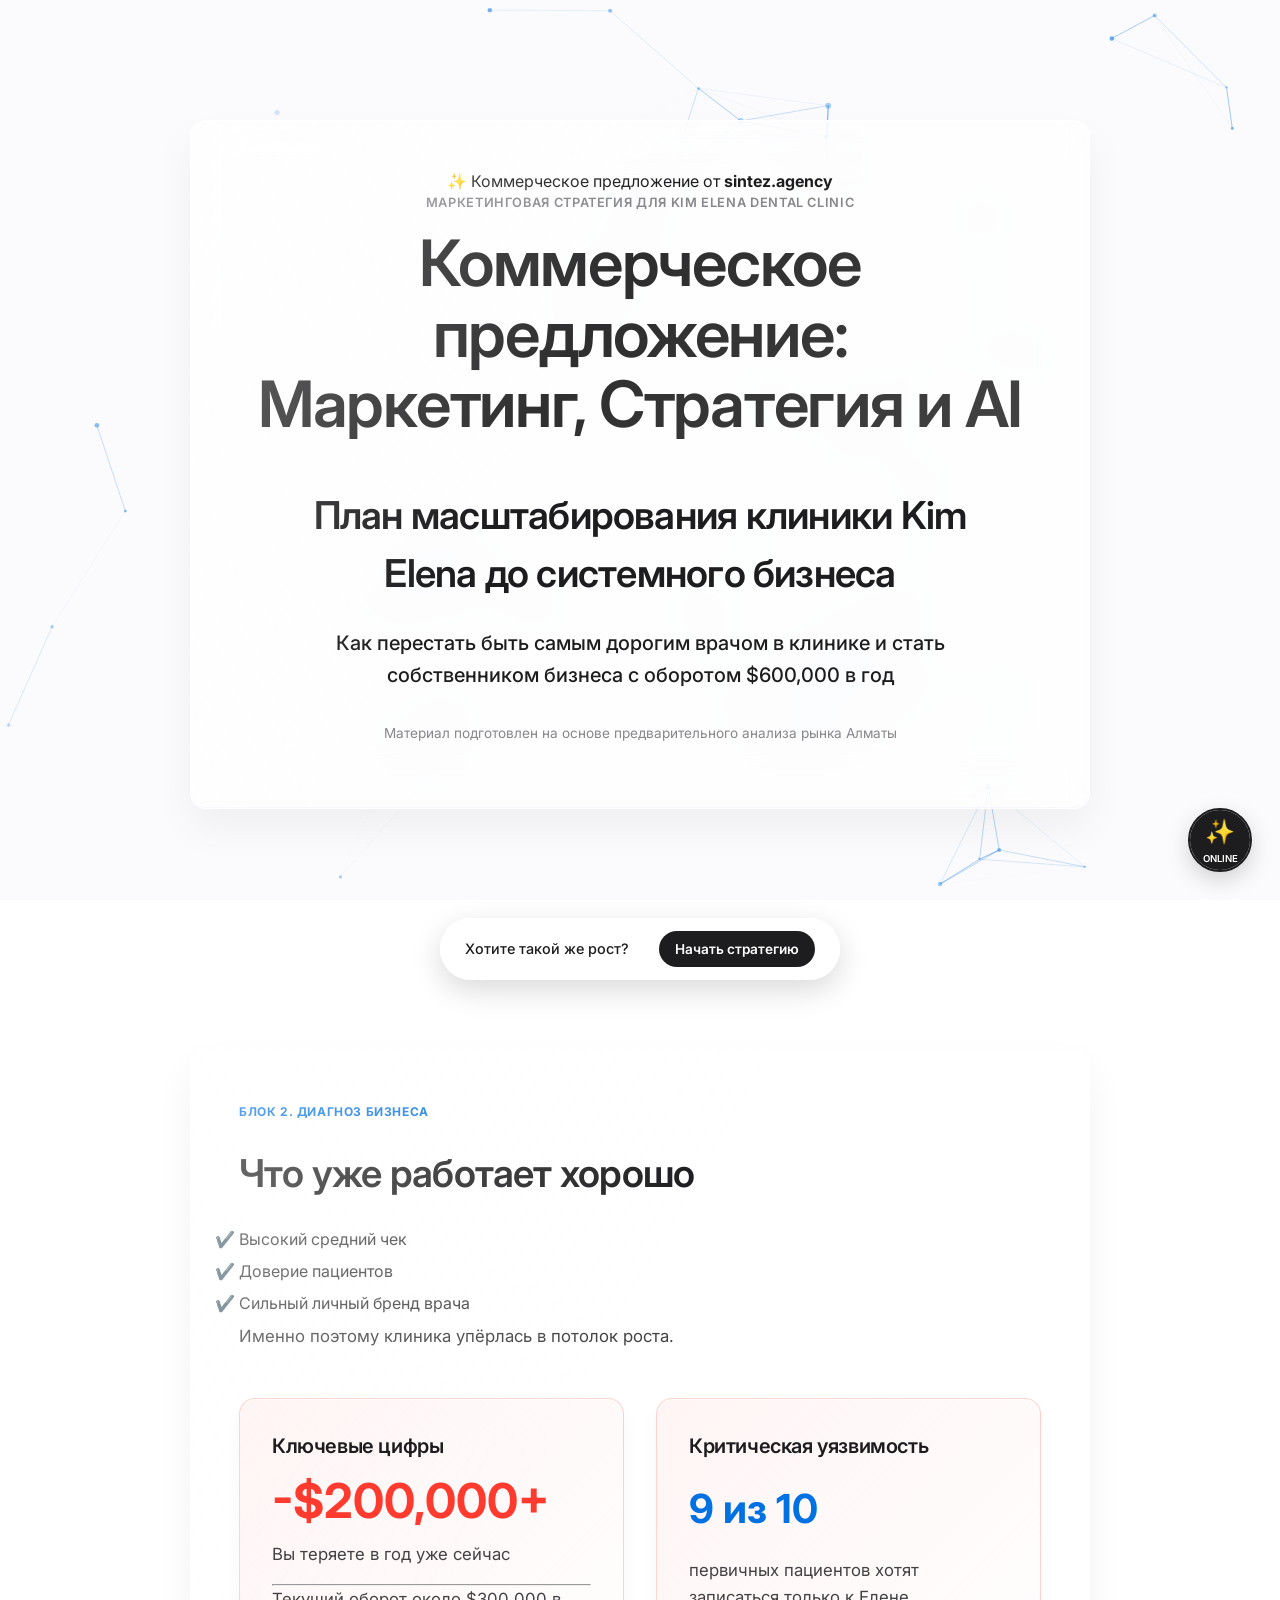
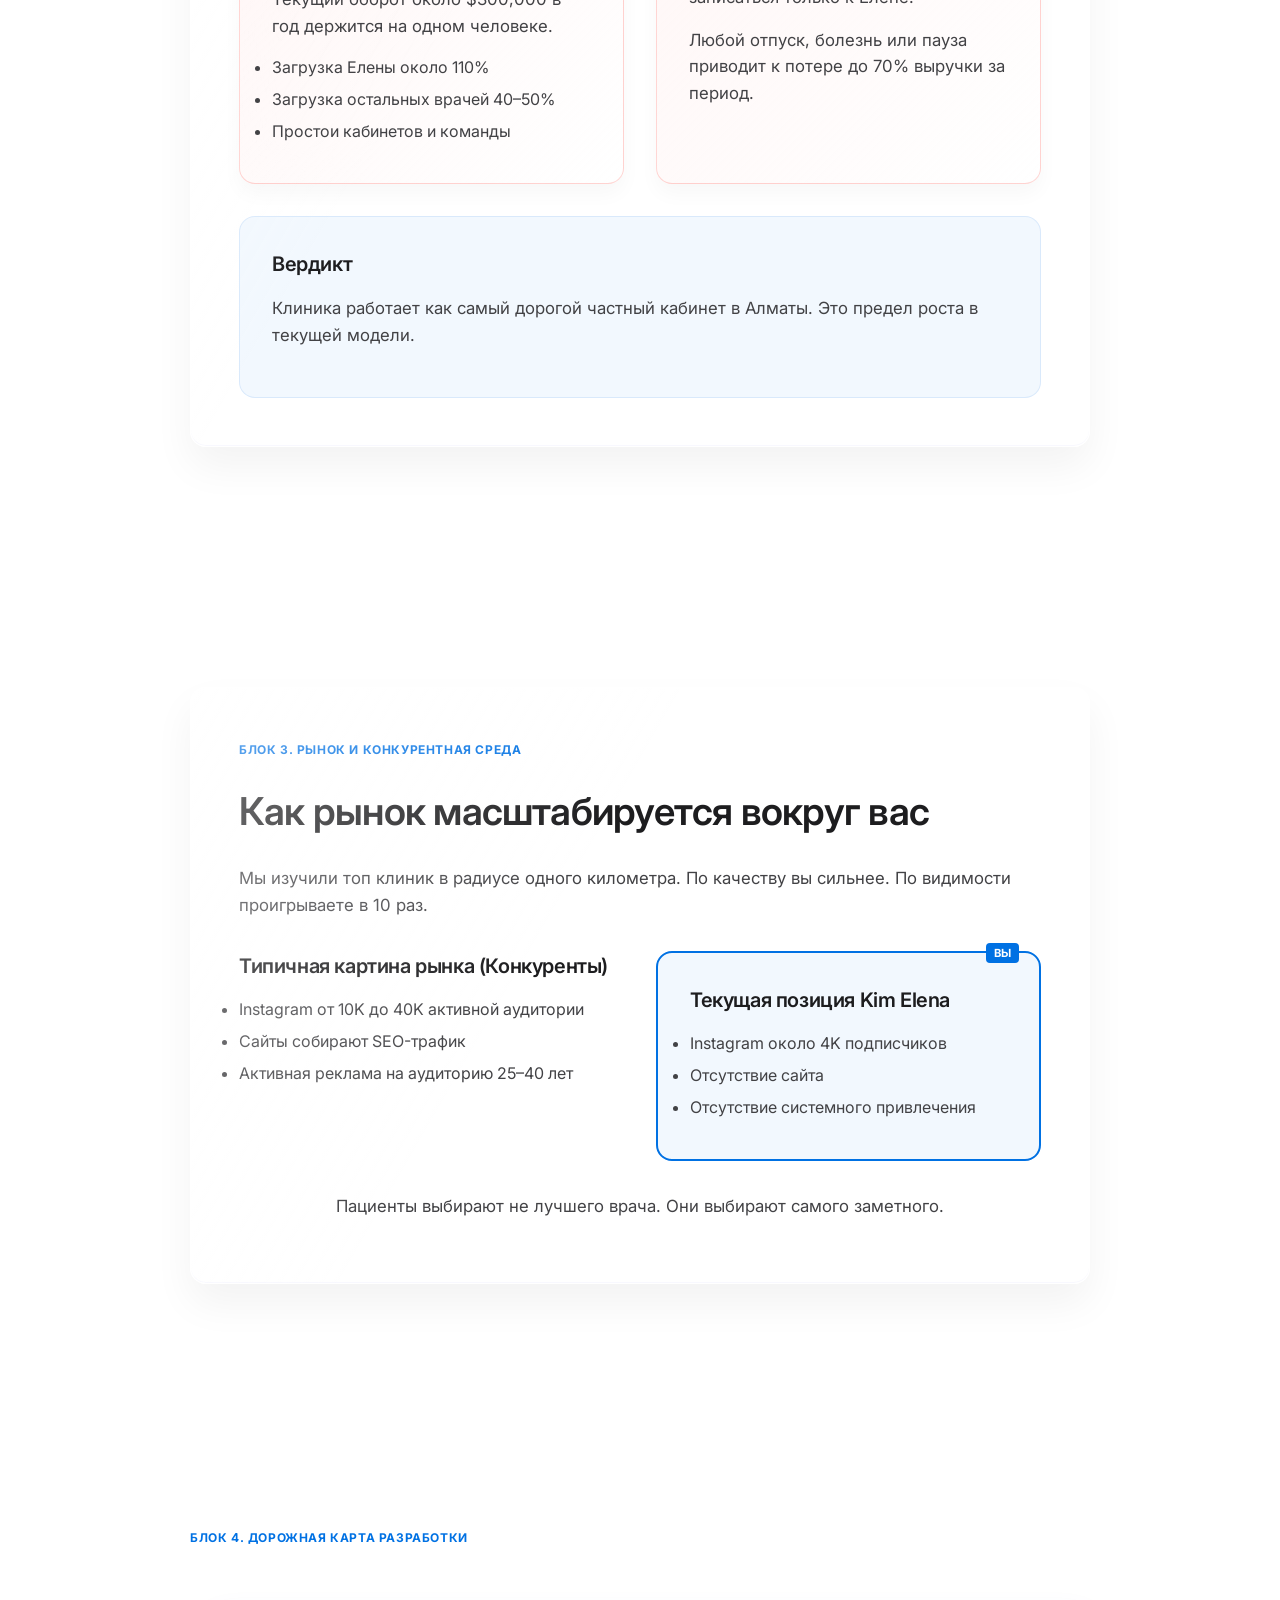
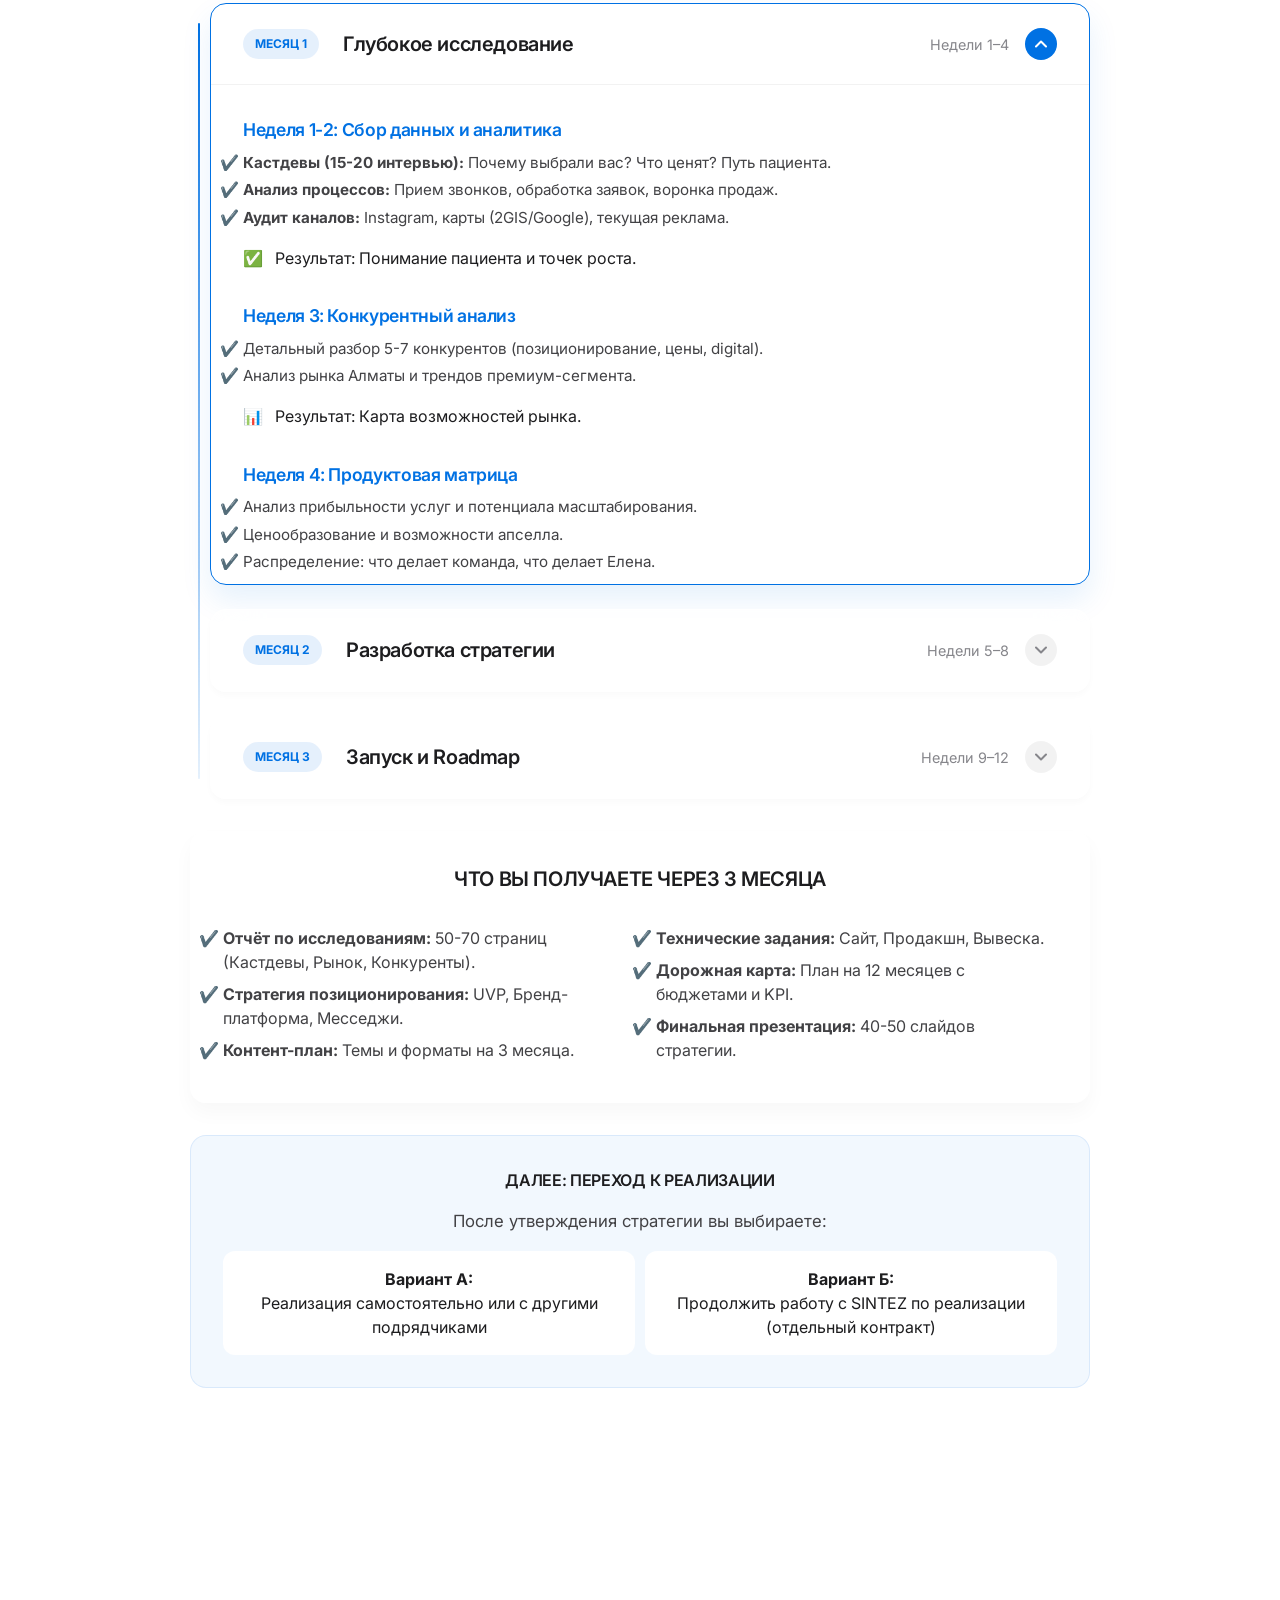
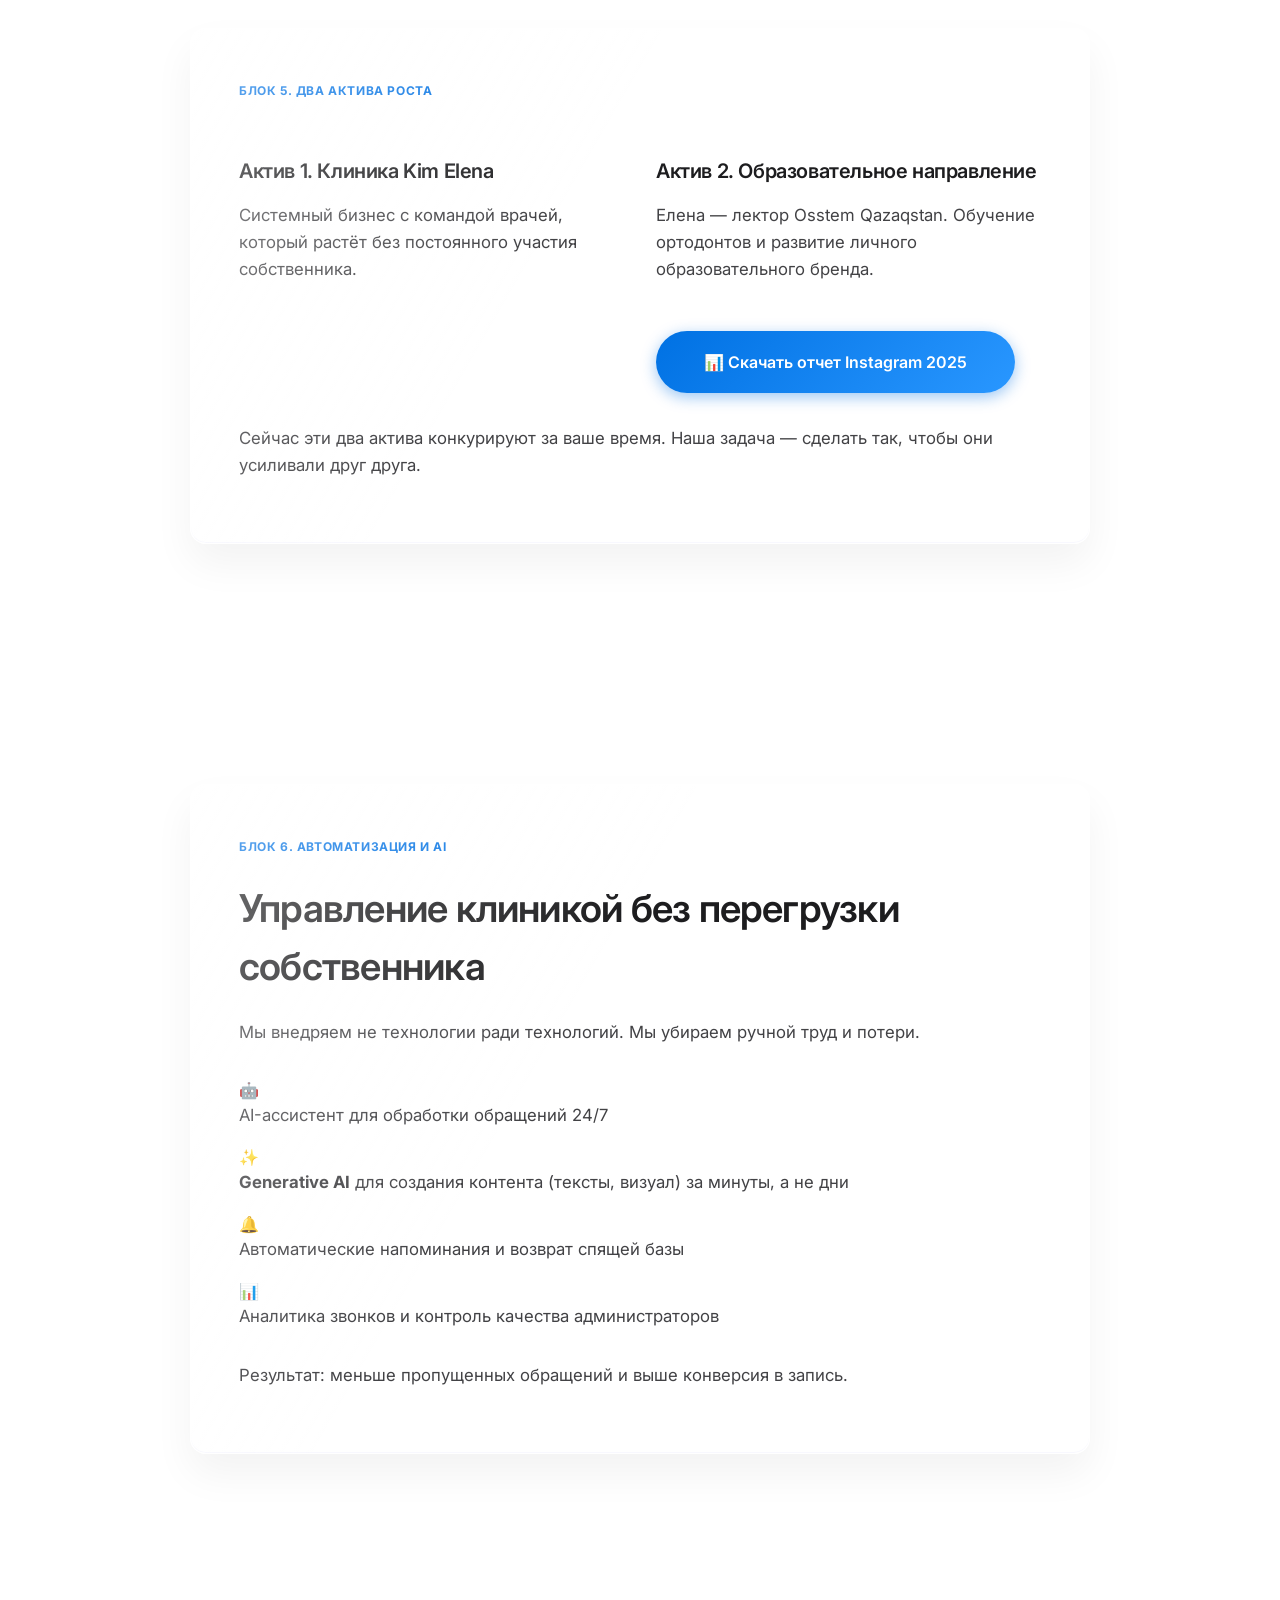
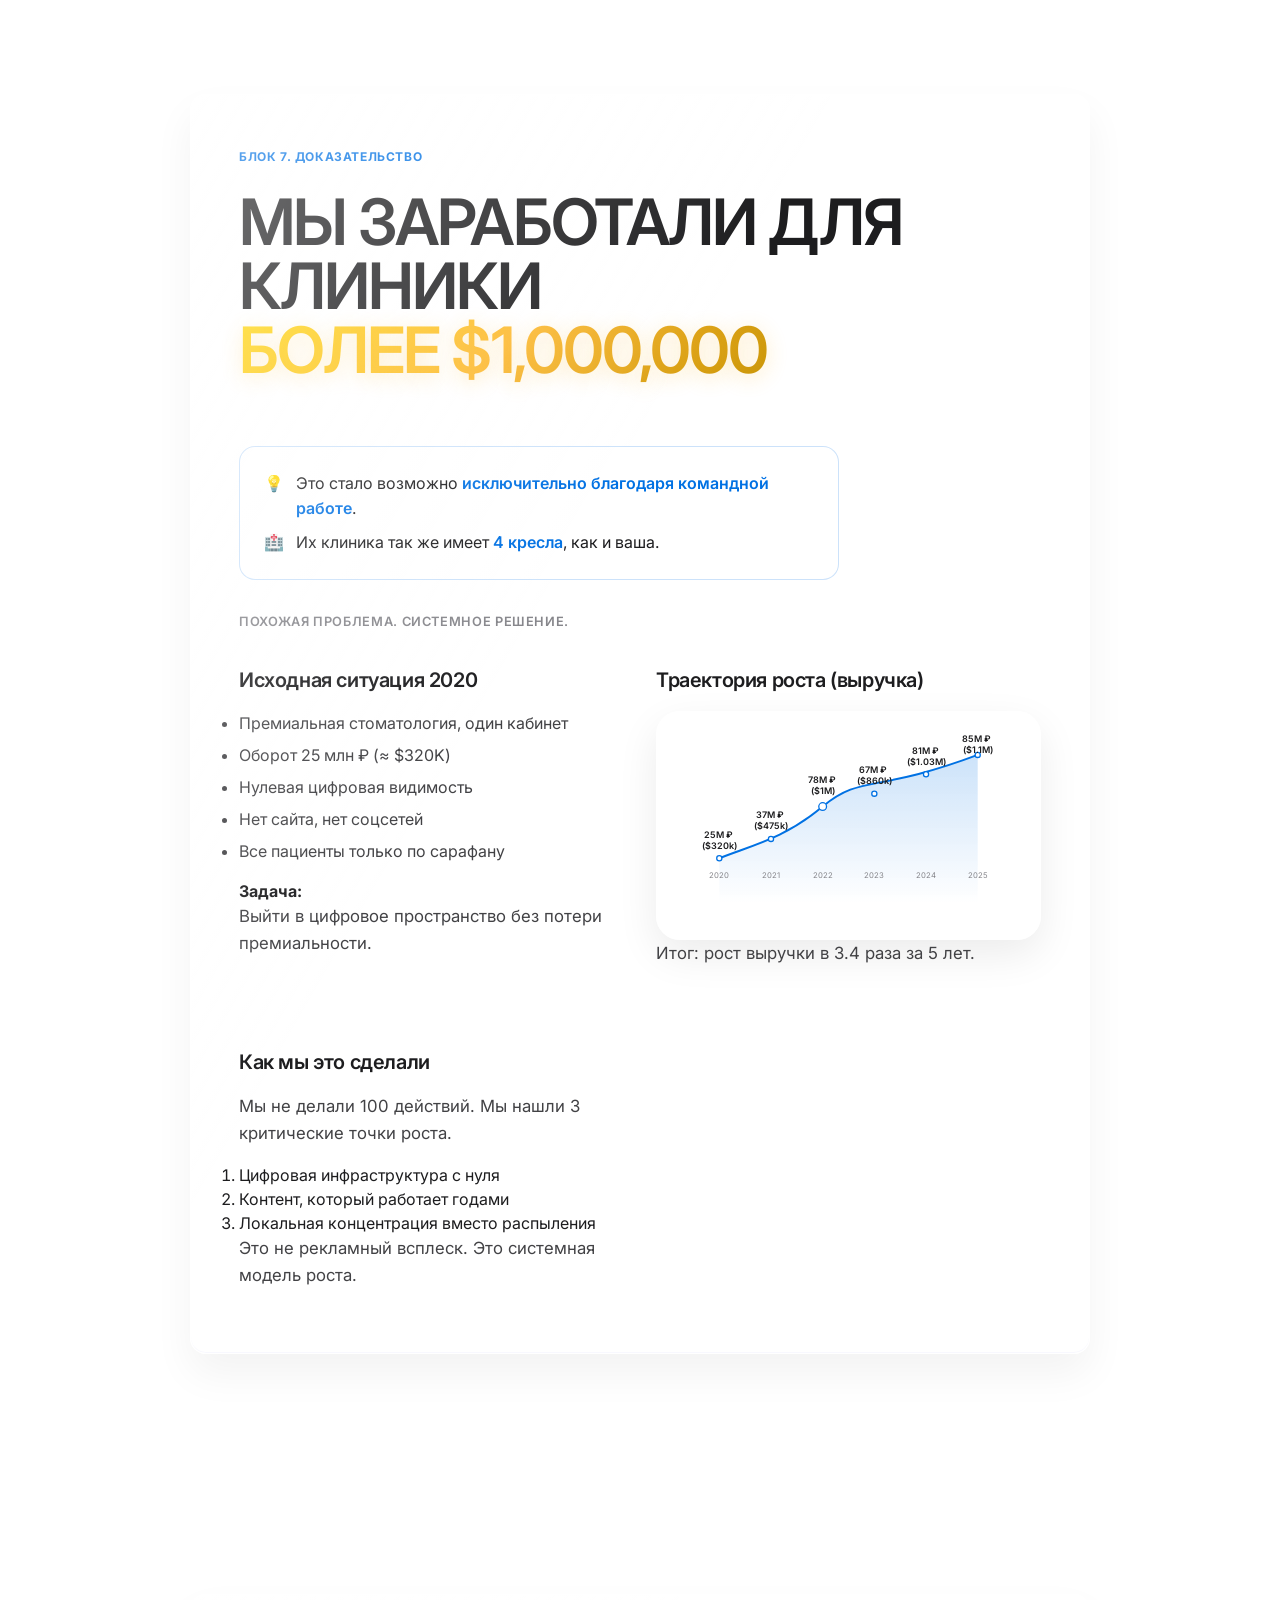
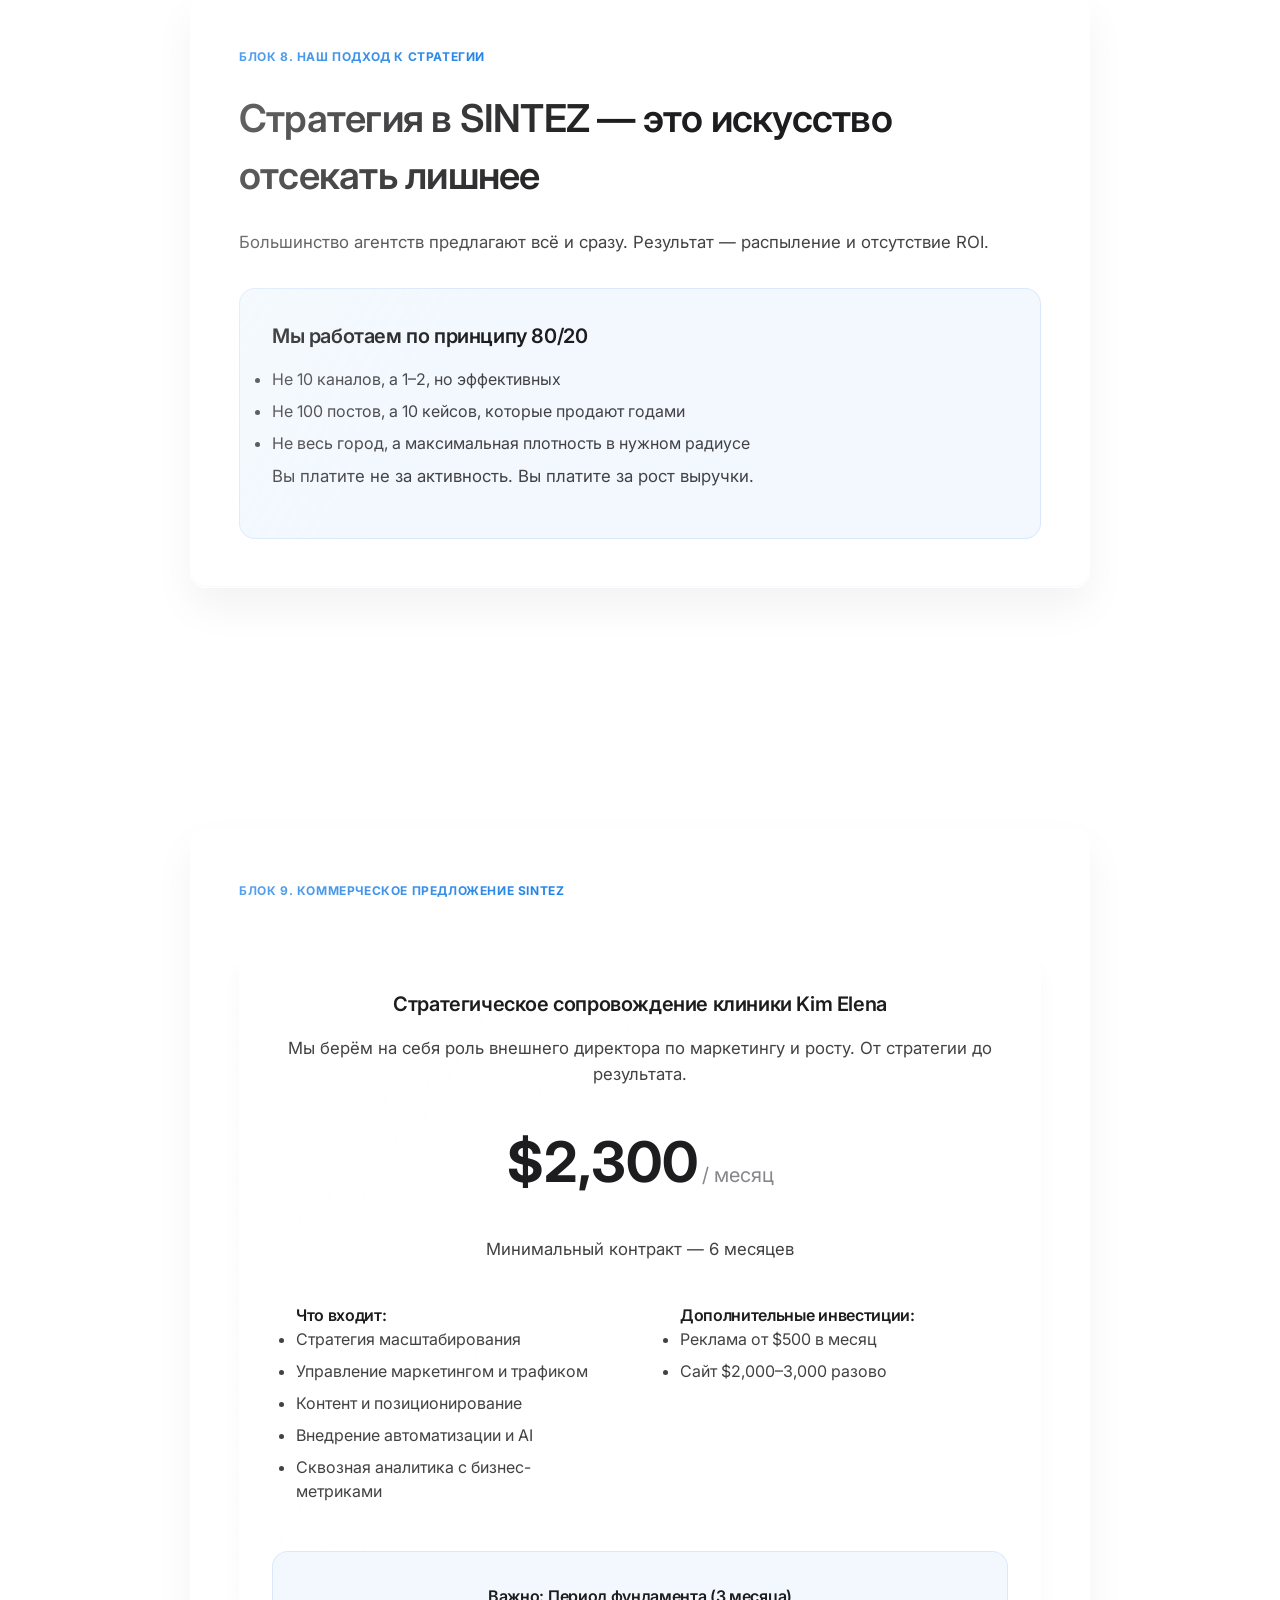
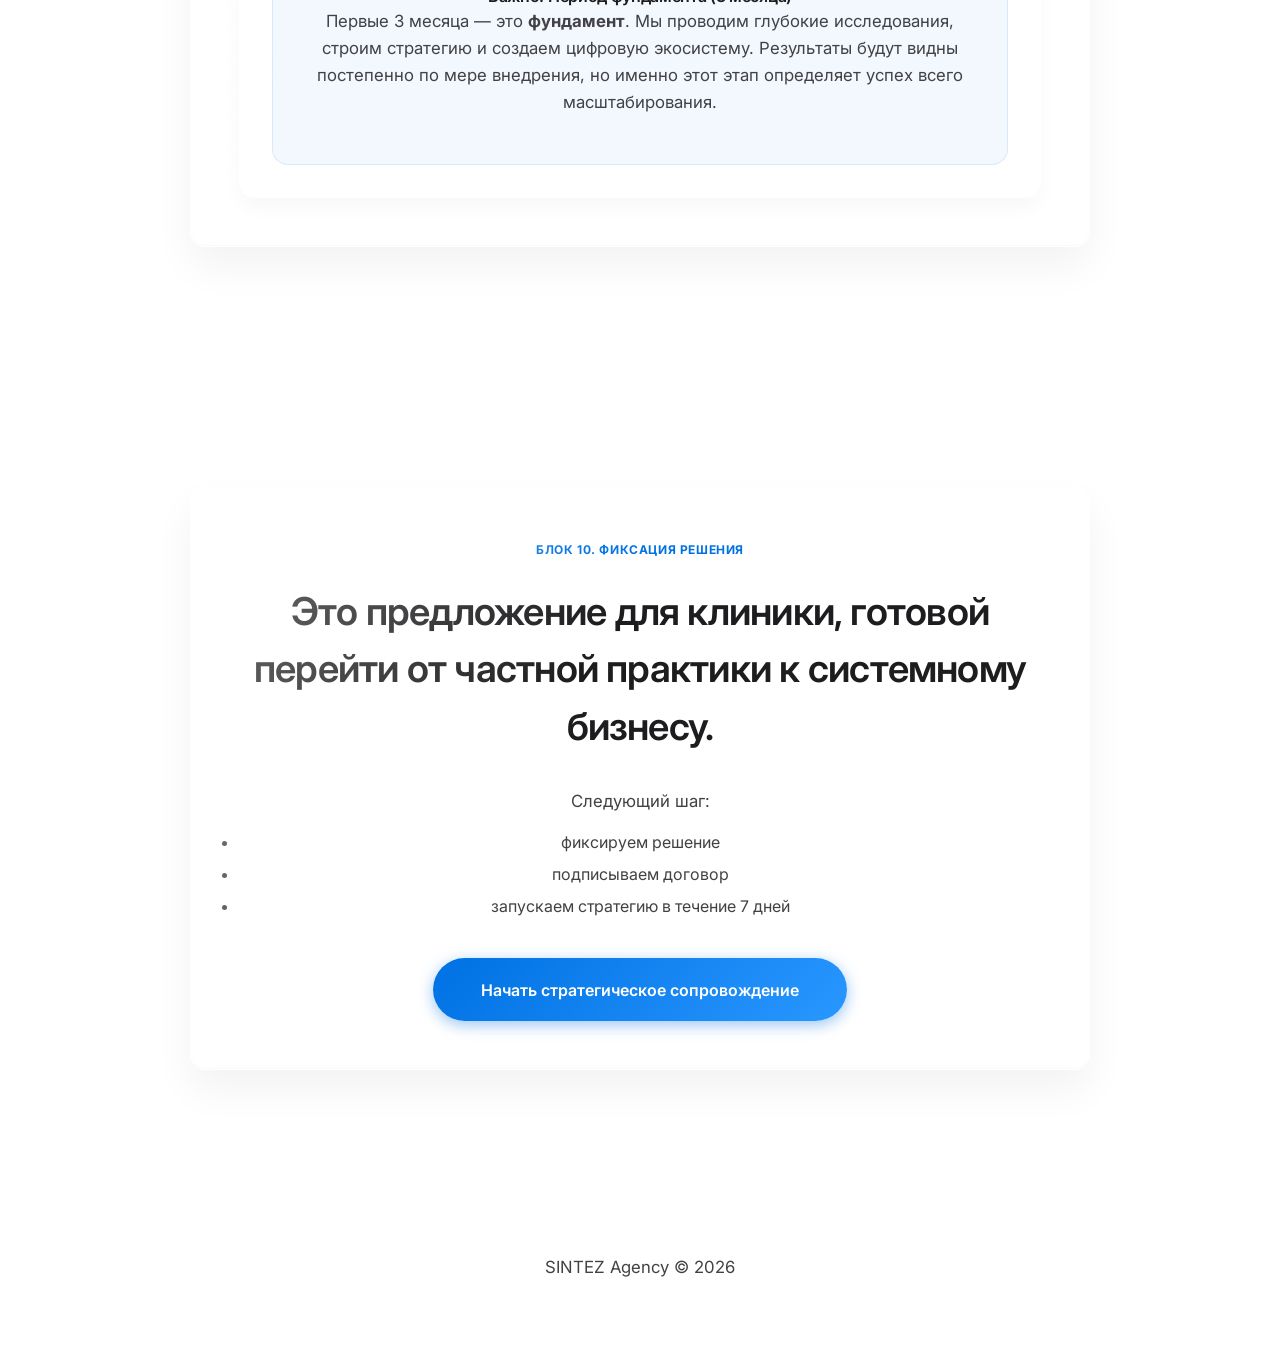
==== commit e7439a29: "Add Instagram Report 2025 download button to Asset 2 block" ====
--- a/index.html
+++ b/index.html
@@ -325,6 +325,9 @@
                         <h3>Актив 2. Образовательное направление</h3>
                         <p>Елена — лектор Osstem Qazaqstan. Обучение ортодонтов и развитие личного образовательного
                             бренда.</p>
+                        <a href="https://disk.yandex.ru/i/moHue1SBZXE_QQ" target="_blank" class="cta-button small-btn">
+                            <span>📊</span> Скачать отчет Instagram 2025
+                        </a>
                     </div>
                 </div>
                 <p class="mt-medium">Сейчас эти два актива конкурируют за ваше время. Наша задача — сделать так, чтобы
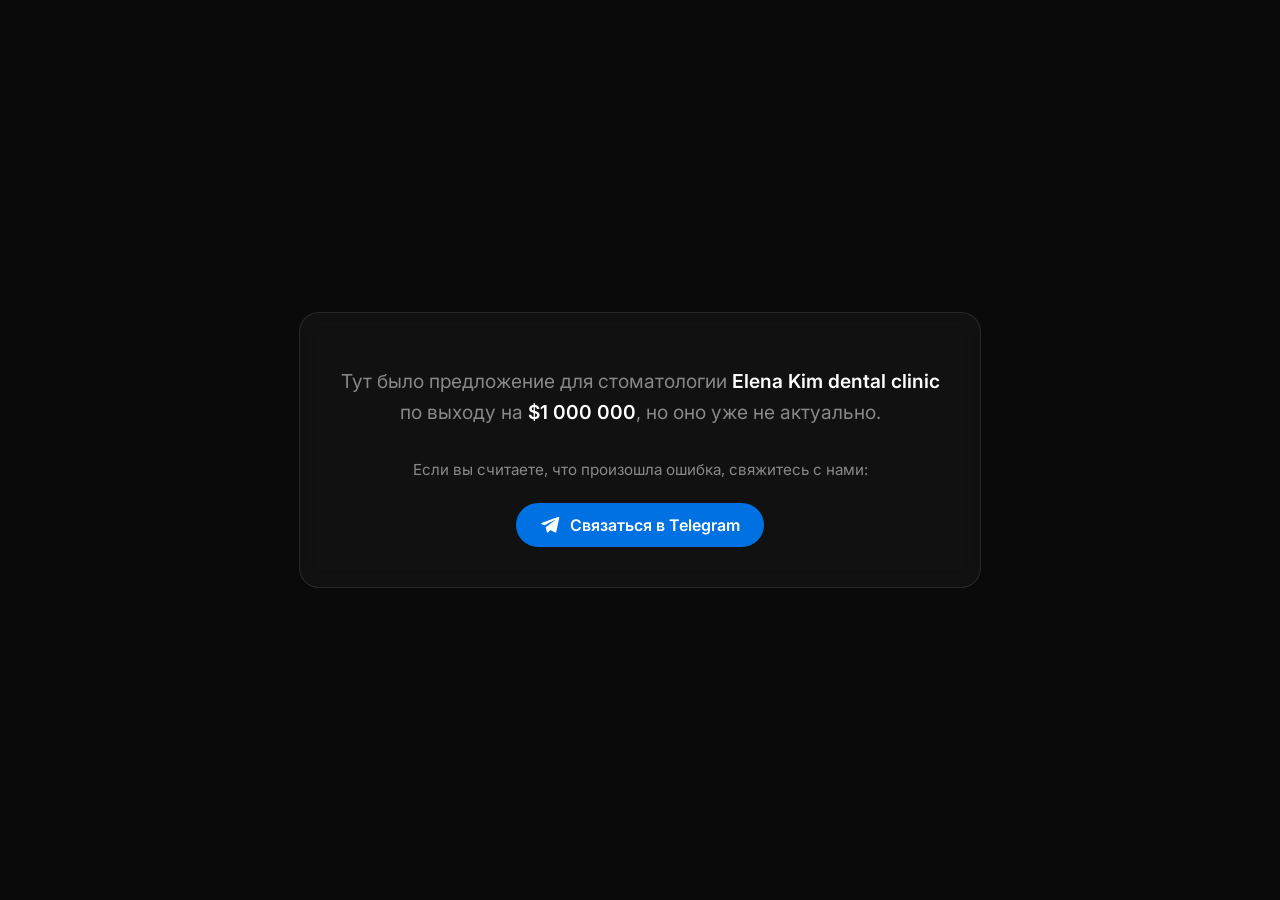
==== commit f74f5a79: "Replace site with placeholder (Offer Expired) and Telegram link" ====
--- a/index.html
+++ b/index.html
@@ -1,610 +1,95 @@
 <!DOCTYPE html>
 <html lang="ru">
-
 <head>
     <meta charset="UTF-8">
     <meta name="viewport" content="width=device-width, initial-scale=1.0">
-    <title>Маркетинговая Стратегия для Kim Elena Dental Clinic | SINTEZ</title>
-    <link rel="stylesheet" href="style.css">
+    <title>Предложение не актуально | SINTEZ</title>
     <link rel="preconnect" href="https://fonts.googleapis.com">
     <link rel="preconnect" href="https://fonts.gstatic.com" crossorigin>
-    <link href="https://fonts.googleapis.com/css2?family=Inter:wght@300;400;500;600;700&display=swap" rel="stylesheet">
+    <link href="https://fonts.googleapis.com/css2?family=Inter:wght@300;400;600&display=swap" rel="stylesheet">
     <link rel="icon" type="image/svg+xml" href="favicon.svg">
+    <style>
+        :root {
+            --bg-color: #0a0a0a;
+            --text-primary: #ffffff;
+            --text-secondary: #888888;
+            --accent-blue: #0071e3;
+        }
+
+        body {
+            margin: 0;
+            padding: 20px;
+            font-family: 'Inter', sans-serif;
+            background-color: var(--bg-color);
+            color: var(--text-primary);
+            height: 100vh;
+            display: flex;
+            flex-direction: column;
+            align-items: center;
+            justify-content: center;
+            text-align: center;
+            box-sizing: border-box;
+        }
+
+        .container {
+            max-width: 600px;
+            background: rgba(255, 255, 255, 0.03);
+            border: 1px solid rgba(255, 255, 255, 0.1);
+            border-radius: 20px;
+            padding: 40px;
+            backdrop-filter: blur(10px);
+        }
+
+        h1 {
+            font-size: 1.2rem;
+            line-height: 1.6;
+            font-weight: 400;
+            margin-bottom: 2rem;
+            color: var(--text-secondary);
+        }
+
+        strong {
+            color: var(--text-primary);
+            font-weight: 600;
+        }
+
+        .contact-text {
+            font-size: 0.95rem;
+            color: var(--text-secondary);
+            margin-bottom: 1.5rem;
+        }
+
+        .tg-button {
+            display: inline-flex;
+            align-items: center;
+            gap: 10px;
+            background-color: var(--accent-blue);
+            color: white;
+            padding: 12px 24px;
+            border-radius: 50px;
+            text-decoration: none;
+            font-weight: 600;
+            transition: transform 0.2s, opacity 0.2s;
+        }
+
+        .tg-button:hover {
+            transform: translateY(-2px);
+            opacity: 0.9;
+        }
+    </style>
 </head>
-
 <body>
-
-    <!-- Interactive Background -->
-    <canvas id="bg-canvas"></canvas>
-
-    <main class="main-container">
-
-        <!-- BLOCK 1: MAIN SCREEN -->
-        <section id="hero" class="section hero-section">
-            <div class="content-wrapper glass-panel reveal">
-                <div class="hero-header">
-                    <div class="sintez-badge">
-                        <span class="icon">✨</span> Коммерческое предложение от <strong>sintez.agency</strong>
-                    </div>
-                    <span class="subtitle">МАРКЕТИНГОВАЯ СТРАТЕГИЯ ДЛЯ KIM ELENA DENTAL CLINIC</span>
-                    <h1 class="main-title">Коммерческое предложение: <br>Маркетинг, Стратегия и AI
-                    </h1>
-                </div>
-                <div class="hero-body">
-                    <h2>План масштабирования клиники Kim Elena до системного бизнеса</h2>
-                    <p class="highlight-text">Как перестать быть самым дорогим врачом в клинике и стать собственником
-                        бизнеса с оборотом $600,000 в год</p>
-                    <p class="note">Материал подготовлен на основе предварительного анализа рынка Алматы</p>
-                </div>
-            </div>
-        </section>
-
-        <!-- BLOCK 2: DIAGNOSIS -->
-        <section id="diagnosis" class="section">
-            <div class="content-wrapper glass-panel reveal">
-                <span class="section-label">БЛОК 2. ДИАГНОЗ БИЗНЕСА</span>
-                <h2>Что уже работает хорошо</h2>
-                <ul class="check-list">
-                    <li>Высокий средний чек</li>
-                    <li>Доверие пациентов</li>
-                    <li>Сильный личный бренд врача</li>
-                </ul>
-                <p class="impact-text">Именно поэтому клиника упёрлась в потолок роста.</p>
-
-                <div class="grid-2-col mt-large">
-                    <div class="card glass-card warning-card">
-                        <h3>Ключевые цифры</h3>
-                        <p class="large-number text-destructive">-$200,000+</p>
-                        <p>Вы теряете в год уже сейчас</p>
-                        <hr>
-                        <p>Текущий оборот около $300,000 в год держится на одном человеке.</p>
-                        <ul>
-                            <li>Загрузка Елены около 110%</li>
-                            <li>Загрузка остальных врачей 40–50%</li>
-                            <li>Простои кабинетов и команды</li>
-                        </ul>
-                    </div>
-                    <div class="card glass-card warning-card">
-                        <h3>Критическая уязвимость</h3>
-                        <p class="stat-highlight">9 из 10</p>
-                        <p>первичных пациентов хотят записаться только к Елене.</p>
-                        <p>Любой отпуск, болезнь или пауза приводит к потере до 70% выручки за период.</p>
-                    </div>
-                </div>
-
-                <div class="verdict-box glass-accent mt-medium">
-                    <h3>Вердикт</h3>
-                    <p>Клиника работает как самый дорогой частный кабинет в Алматы. Это предел роста в текущей модели.
-                    </p>
-                </div>
-            </div>
-        </section>
-
-        <!-- BLOCK 3: MARKET -->
-        <section id="market" class="section">
-            <div class="content-wrapper glass-panel reveal">
-                <span class="section-label">БЛОК 3. РЫНОК И КОНКУРЕНТНАЯ СРЕДА</span>
-                <h2>Как рынок масштабируется вокруг вас</h2>
-                <p>Мы изучили топ клиник в радиусе одного километра. По качеству вы сильнее. По видимости проигрываете в
-                    10 раз.</p>
-
-                <div class="comparison-grid mt-medium">
-                    <div class="competitors-col">
-                        <h3>Типичная картина рынка (Конкуренты)</h3>
-                        <ul>
-                            <li>Instagram от 10K до 40K активной аудитории</li>
-                            <li>Сайты собирают SEO-трафик</li>
-                            <li>Активная реклама на аудиторию 25–40 лет</li>
-                        </ul>
-                    </div>
-                    <div class="you-col glass-accent">
-                        <h3>Текущая позиция Kim Elena</h3>
-                        <ul>
-                            <li>Instagram около 4K подписчиков</li>
-                            <li>Отсутствие сайта</li>
-                            <li>Отсутствие системного привлечения</li>
-                        </ul>
-                    </div>
-                </div>
-                <p class="quote-text centered mt-medium">Пациенты выбирают не лучшего врача. Они выбирают самого
-                    заметного.</p>
-            </div>
-        </section>
-
-        <!-- BLOCK 4: TRANSFORMATION PLAN -->
-        <section id="plan" class="section">
-            <div class="content-wrapper reveal">
-                <span class="section-label glass-badge">БЛОК 4. ДОРОЖНАЯ КАРТА РАЗРАБОТКИ</span>
-
-                <div class="timeline-interactive mt-medium">
-                    <!-- Month 1 -->
-                    <div class="timeline-accordion-item active">
-                        <div class="timeline-header">
-                            <div class="header-content">
-                                <span class="stage-badge">Месяц 1</span>
-                                <h3 class="stage-title">Глубокое исследование</h3>
-                                <span class="stage-time-badge">Недели 1–4</span>
-                            </div>
-                            <div class="toggle-icon">
-                                <svg width="12" height="8" viewBox="0 0 12 8" fill="none"
-                                    xmlns="http://www.w3.org/2000/svg">
-                                    <path d="M1 1.5L6 6.5L11 1.5" stroke="currentColor" stroke-width="2"
-                                        stroke-linecap="round" stroke-linejoin="round" />
-                                </svg>
-                            </div>
-                        </div>
-                        <div class="timeline-body">
-                            <div class="body-content">
-                                <div class="week-block mb-medium">
-                                    <h4 class="text-accent mb-small">Неделя 1-2: Сбор данных и аналитика</h4>
-                                    <ul class="styled-list">
-                                        <li><strong>Кастдевы (15-20 интервью):</strong> Почему выбрали вас? Что ценят?
-                                            Путь пациента.</li>
-                                        <li><strong>Анализ процессов:</strong> Прием звонков, обработка заявок, воронка
-                                            продаж.</li>
-                                        <li><strong>Аудит каналов:</strong> Instagram, карты (2GIS/Google), текущая
-                                            реклама.</li>
-                                    </ul>
-                                    <p class="highlight-note mt-small"><span class="icon">✅</span> <span>Результат:
-                                            Понимание пациента и точек роста.</span></p>
-                                </div>
-                                <div class="week-block mb-medium">
-                                    <h4 class="text-accent mb-small">Неделя 3: Конкурентный анализ</h4>
-                                    <ul class="styled-list">
-                                        <li>Детальный разбор 5-7 конкурентов (позиционирование, цены, digital).</li>
-                                        <li>Анализ рынка Алматы и трендов премиум-сегмента.</li>
-                                    </ul>
-                                    <p class="highlight-note mt-small"><span class="icon">📊</span> <span>Результат:
-                                            Карта возможностей рынка.</span></p>
-                                </div>
-                                <div class="week-block">
-                                    <h4 class="text-accent mb-small">Неделя 4: Продуктовая матрица</h4>
-                                    <ul class="styled-list">
-                                        <li>Анализ прибыльности услуг и потенциала масштабирования.</li>
-                                        <li>Ценообразование и возможности апселла.</li>
-                                        <li>Распределение: что делает команда, что делает Елена.</li>
-                                    </ul>
-                                    <p class="highlight-note mt-small"><span class="icon">🎯</span> <span>Результат:
-                                            Понимание, что и кому продавать.</span></p>
-                                </div>
-                            </div>
-                        </div>
-                    </div>
-
-                    <!-- Month 2 -->
-                    <div class="timeline-accordion-item">
-                        <div class="timeline-header">
-                            <div class="header-content">
-                                <span class="stage-badge">Месяц 2</span>
-                                <h3 class="stage-title">Разработка стратегии</h3>
-                                <span class="stage-time-badge">Недели 5–8</span>
-                            </div>
-                            <div class="toggle-icon">
-                                <svg width="12" height="8" viewBox="0 0 12 8" fill="none"
-                                    xmlns="http://www.w3.org/2000/svg">
-                                    <path d="M1 1.5L6 6.5L11 1.5" stroke="currentColor" stroke-width="2"
-                                        stroke-linecap="round" stroke-linejoin="round" />
-                                </svg>
-                            </div>
-                        </div>
-                        <div class="timeline-body">
-                            <div class="body-content">
-                                <div class="week-block mb-medium">
-                                    <h4 class="text-accent mb-small">Неделя 5-6: Позиционирование</h4>
-                                    <ul class="styled-list">
-                                        <li>Уникальное ценностное предложение (UVP).</li>
-                                        <li>Бренд-стратегия: Tone of Voice, визуальный стиль.</li>
-                                        <li>Стратегия «Школа Елены Ким»: перенос экспертизы на команду.</li>
-                                    </ul>
-                                    <p class="highlight-note mt-small"><span class="icon">✨</span> <span>Результат:
-                                            Чёткое позиционирование.</span></p>
-                                </div>
-                                <div class="week-block mb-medium">
-                                    <h4 class="text-accent mb-small">Неделя 7: Каналы привлечения</h4>
-                                    <ul class="styled-list">
-                                        <li>Instagram-стратегия и SEO-структура сайта.</li>
-                                        <li>Таргетированная реклама и работа с картами.</li>
-                                        <li>Принцип 80/20: фокус на 2-3 ключевых каналах.</li>
-                                    </ul>
-                                    <p class="highlight-note mt-small"><span class="icon">📢</span> <span>Результат:
-                                            План трафика.</span></p>
-                                </div>
-                                <div class="week-block">
-                                    <h4 class="text-accent mb-small">Неделя 8: Контент-стратегия</h4>
-                                    <ul class="styled-list">
-                                        <li>Контент-план на 3 месяца (темы, форматы).</li>
-                                        <li>ТЗ на съемки (интервью, кейсы) и работа с отзывами.</li>
-                                    </ul>
-                                    <p class="highlight-note mt-small"><span class="icon">📸</span> <span>Результат:
-                                            Готовый план контента.</span></p>
-                                </div>
-                            </div>
-                        </div>
-                    </div>
-
-                    <!-- Month 3 -->
-                    <div class="timeline-accordion-item">
-                        <div class="timeline-header">
-                            <div class="header-content">
-                                <span class="stage-badge">Месяц 3</span>
-                                <h3 class="stage-title">Запуск и Roadmap</h3>
-                                <span class="stage-time-badge">Недели 9–12</span>
-                            </div>
-                            <div class="toggle-icon">
-                                <svg width="12" height="8" viewBox="0 0 12 8" fill="none"
-                                    xmlns="http://www.w3.org/2000/svg">
-                                    <path d="M1 1.5L6 6.5L11 1.5" stroke="currentColor" stroke-width="2"
-                                        stroke-linecap="round" stroke-linejoin="round" />
-                                </svg>
-                            </div>
-                        </div>
-                        <div class="timeline-body">
-                            <div class="body-content">
-                                <div class="week-block mb-medium">
-                                    <h4 class="text-accent mb-small">Неделя 9-10: Технические задания</h4>
-                                    <ul class="styled-list">
-                                        <li>ТЗ на сайт (структура, прототипы, SEO).</li>
-                                        <li>ТЗ на продакшн (сценарии, визуал).</li>
-                                    </ul>
-                                    <p class="highlight-note mt-small"><span class="icon">📝</span> <span>Результат: ТЗ
-                                            для подрядчиков.</span></p>
-                                </div>
-                                <div class="week-block mb-medium">
-                                    <h4 class="text-accent mb-small">Неделя 11: Дорожная карта (Year 1)</h4>
-                                    <ul class="styled-list">
-                                        <li>План действий на 12 месяцев по этапам.</li>
-                                        <li>Бюджетирование и KPI.</li>
-                                    </ul>
-                                    <p class="highlight-note mt-small"><span class="icon">🗺️</span> <span>Результат:
-                                            Стратегия на год.</span></p>
-                                </div>
-                                <div class="week-block">
-                                    <h4 class="text-accent mb-small">Неделя 12: Финал</h4>
-                                    <ul class="styled-list">
-                                        <li>Презентация стратегии (40-50 слайдов).</li>
-                                        <li>Финальное утверждение и старт реализации.</li>
-                                    </ul>
-                                    <p class="highlight-note mt-small"><span class="icon">🚀</span> <span>Результат:
-                                            Готовность к старту.</span></p>
-                                </div>
-                            </div>
-                        </div>
-                    </div>
-                </div>
-
-                <!-- Deliverables Summary -->
-                <div class="deliverables-box glass-card mt-medium">
-                    <h3 class="centered mb-medium">ЧТО ВЫ ПОЛУЧАЕТЕ ЧЕРЕЗ 3 МЕСЯЦА</h3>
-                    <div class="grid-2-col">
-                        <div class="col">
-                            <ul class="check-list">
-                                <li><strong>Отчёт по исследованиям:</strong> 50-70 страниц (Кастдевы, Рынок,
-                                    Конкуренты).</li>
-                                <li><strong>Стратегия позиционирования:</strong> UVP, Бренд-платформа, Месседжи.</li>
-                                <li><strong>Контент-план:</strong> Темы и форматы на 3 месяца.</li>
-                            </ul>
-                        </div>
-                        <div class="col">
-                            <ul class="check-list">
-                                <li><strong>Технические задания:</strong> Сайт, Продакшн, Вывеска.</li>
-                                <li><strong>Дорожная карта:</strong> План на 12 месяцев с бюджетами и KPI.</li>
-                                <li><strong>Финальная презентация:</strong> 40-50 слайдов стратегии.</li>
-                            </ul>
-                        </div>
-                    </div>
-                </div>
-
-                <!-- Next Steps -->
-                <div class="next-steps glass-accent mt-medium centered">
-                    <h4 class="mb-small">ДАЛЕЕ: ПЕРЕХОД К РЕАЛИЗАЦИИ</h4>
-                    <p class="mb-small">После утверждения стратегии вы выбираете:</p>
-                    <div class="grid-2-col" style="gap: 10px;">
-                        <div class="option p-2 bg-white rounded">
-                            <strong>Вариант А:</strong><br>
-                            Реализация самостоятельно или с другими подрядчиками
-                        </div>
-                        <div class="option p-2 bg-white rounded">
-                            <strong>Вариант Б:</strong><br>
-                            Продолжить работу с SINTEZ по реализации (отдельный контракт)
-                        </div>
-                    </div>
-                </div>
-            </div>
-        </section>
-
-        <!-- BLOCK 5: TWO ASSETS -->
-        <section id="assets" class="section">
-            <div class="content-wrapper glass-panel reveal">
-                <span class="section-label">БЛОК 5. ДВА АКТИВА РОСТА</span>
-                <div class="grid-2-col mt-medium">
-                    <div class="asset-card">
-                        <h3>Актив 1. Клиника Kim Elena</h3>
-                        <p>Системный бизнес с командой врачей, который растёт без постоянного участия собственника.</p>
-                    </div>
-                    <div class="asset-card">
-                        <h3>Актив 2. Образовательное направление</h3>
-                        <p>Елена — лектор Osstem Qazaqstan. Обучение ортодонтов и развитие личного образовательного
-                            бренда.</p>
-                        <a href="https://disk.yandex.ru/i/moHue1SBZXE_QQ" target="_blank" class="cta-button small-btn">
-                            <span>📊</span> Скачать отчет Instagram 2025
-                        </a>
-                    </div>
-                </div>
-                <p class="mt-medium">Сейчас эти два актива конкурируют за ваше время. Наша задача — сделать так, чтобы
-                    они усиливали друг друга.</p>
-            </div>
-        </section>
-
-        <!-- BLOCK 6: AUTOMATION & AI -->
-        <section id="automation" class="section">
-            <div class="content-wrapper glass-panel reveal">
-                <span class="section-label">БЛОК 6. АВТОМАТИЗАЦИЯ И AI</span>
-                <h2>Управление клиникой без перегрузки собственника</h2>
-                <p>Мы внедряем не технологии ради технологий. Мы убираем ручной труд и потери.</p>
-                <div class="features-list mt-medium">
-                    <div class="feature-item">
-                        <span class="icon">🤖</span>
-                        <p>AI-ассистент для обработки обращений 24/7</p>
-                    </div>
-                    <div class="feature-item">
-                        <span class="icon">✨</span>
-                        <p><strong>Generative AI</strong> для создания контента (тексты, визуал) за минуты, а не дни</p>
-                    </div>
-                    <div class="feature-item">
-                        <span class="icon">🔔</span>
-                        <p>Автоматические напоминания и возврат спящей базы</p>
-                    </div>
-                    <div class="feature-item">
-                        <span class="icon">📊</span>
-                        <p>Аналитика звонков и контроль качества администраторов</p>
-                    </div>
-                </div>
-                <p class="result-text mt-medium">Результат: меньше пропущенных обращений и выше конверсия в запись.</p>
-            </div>
-        </section>
-
-        <!-- BLOCK 7: PROOF -->
-        <section id="proof" class="section">
-            <div class="content-wrapper glass-panel reveal">
-                <span class="section-label">БЛОК 7. ДОКАЗАТЕЛЬСТВО</span>
-                <h2 class="mega-title">МЫ ЗАРАБОТАЛИ ДЛЯ КЛИНИКИ <br><span class="text-gradient-gold">БОЛЕЕ
-                        $1,000,000</span>
-                </h2>
-                <div class="context-box mt-medium mb-medium">
-                    <p class="highlight-note">
-                        <span class="icon">💡</span>
-                        <span>Это стало возможно <strong>исключительно благодаря командной работе</strong>.</span>
-                    </p>
-                    <p class="highlight-note">
-                        <span class="icon">🏥</span>
-                        <span>Их клиника так же имеет <strong>4 кресла</strong>, как и ваша.</span>
-                    </p>
-                </div>
-                <p class="subtitle">Похожая проблема. Системное решение.</p>
-
-                <div class="case-study grid-2-col mt-medium">
-                    <div class="col">
-                        <h3>Исходная ситуация 2020</h3>
-                        <ul>
-                            <li>Премиальная стоматология, один кабинет</li>
-                            <li>Оборот 25 млн ₽ (≈ $320K)</li>
-                            <li>Нулевая цифровая видимость</li>
-                            <li>Нет сайта, нет соцсетей</li>
-                            <li>Все пациенты только по сарафану</li>
-                        </ul>
-                        <div class="task-box mt-small">
-                            <strong>Задача:</strong>
-                            <p>Выйти в цифровое пространство без потери премиальности.</p>
-                        </div>
-                    </div>
-                    <div class="col">
-                        <div class="col">
-                            <h3>Траектория роста (выручка)</h3>
-                            <div class="chart-container organic-chart" id="revenueChart">
-                                <!-- SVG Chart -->
-                                <svg viewBox="0 0 500 250" class="growth-curve">
-                                    <defs>
-                                        <linearGradient id="curveGradient" x1="0" x2="0" y1="0" y2="1">
-                                            <stop offset="0%" stop-color="#0071e3" stop-opacity="0.2" />
-                                            <stop offset="100%" stop-color="#0071e3" stop-opacity="0" />
-                                        </linearGradient>
-                                    </defs>
-                                    <!-- Area under the curve -->
-                                    <path d="M 50 180 C 100 160, 150 150, 210 100 S 290 80, 450 20 L 450 250 L 50 250 Z"
-                                        class="curve-area" />
-                                    <!-- The Line -->
-                                    <path d="M 50 180 C 100 160, 150 150, 210 100 S 290 80, 450 20"
-                                        class="curve-line" />
-
-                                    <!-- Data Points -->
-                                    <g class="chart-point" data-val="25M" data-year="2020">
-                                        <circle cx="50" cy="180" r="4" />
-                                        <text x="50" y="210">2020</text>
-                                        <text x="50" y="165" class="val-text">
-                                            <tspan x="50" dy="-1.2em">25M ₽</tspan>
-                                            <tspan x="50" dy="1.2em">($320k)</tspan>
-                                        </text>
-                                    </g>
-                                    <g class="chart-point" data-val="37M" data-year="2021">
-                                        <circle cx="130" cy="150" r="4" />
-                                        <text x="130" y="210">2021</text>
-                                        <text x="130" y="135" class="val-text">
-                                            <tspan x="130" dy="-1.2em">37M ₽</tspan>
-                                            <tspan x="130" dy="1.2em">($475k)</tspan>
-                                        </text>
-                                    </g>
-                                    <g class="chart-point" data-val="$1M" data-year="2022" class="highlight-point">
-                                        <circle cx="210" cy="100" r="6" />
-                                        <text x="210" y="210">2022</text>
-                                        <text x="210" y="80" class="val-text bold">
-                                            <tspan x="210" dy="-1.2em">78M ₽</tspan>
-                                            <tspan x="210" dy="1.2em">($1M)</tspan>
-                                        </text>
-                                    </g>
-                                    <g class="chart-point" data-val="67M" data-year="2023">
-                                        <circle cx="290" cy="80" r="4" />
-                                        <text x="290" y="210">2023</text>
-                                        <text x="290" y="65" class="val-text">
-                                            <tspan x="290" dy="-1.2em">67M ₽</tspan>
-                                            <tspan x="290" dy="1.2em">($860k)</tspan>
-                                        </text>
-                                    </g>
-                                    <g class="chart-point" data-val="81M" data-year="2024">
-                                        <circle cx="370" cy="50" r="4" />
-                                        <text x="370" y="210">2024</text>
-                                        <text x="370" y="35" class="val-text">
-                                            <tspan x="370" dy="-1.2em">81M ₽</tspan>
-                                            <tspan x="370" dy="1.2em">($1.03M)</tspan>
-                                        </text>
-                                    </g>
-                                    <g class="chart-point" data-val="85M" data-year="2025">
-                                        <circle cx="450" cy="20" r="4" />
-                                        <text x="450" y="210">2025</text>
-                                        <text x="450" y="0" class="val-text">
-                                            <tspan x="450" dy="0">85M ₽</tspan>
-                                            <tspan x="450" dy="1.2em">($1.1M)</tspan>
-                                        </text>
-                                    </g>
-                                </svg>
-                            </div>
-                            <p class="total-growth">Итог: рост выручки в 3.4 раза за 5 лет.</p>
-                        </div>
-                    </div>
-
-                    <div class="how-box mt-medium">
-                        <h3>Как мы это сделали</h3>
-                        <p>Мы не делали 100 действий. Мы нашли 3 критические точки роста.</p>
-                        <ol class="counter-list">
-                            <li>Цифровая инфраструктура с нуля</li>
-                            <li>Контент, который работает годами</li>
-                            <li>Локальная концентрация вместо распыления</li>
-                        </ol>
-                        <p>Это не рекламный всплеск. Это системная модель роста.</p>
-                    </div>
-                </div>
-        </section>
-
-        <!-- BLOCK 8: APPROACH -->
-        <section id="approach" class="section">
-            <div class="content-wrapper glass-panel reveal">
-                <span class="section-label">БЛОК 8. НАШ ПОДХОД К СТРАТЕГИИ</span>
-                <h2>Стратегия в SINTEZ — это искусство отсекать лишнее</h2>
-                <p>Большинство агентств предлагают всё и сразу. Результат — распыление и отсутствие ROI.</p>
-                <div class="principle-box glass-accent mt-medium">
-                    <h3>Мы работаем по принципу 80/20</h3>
-                    <ul>
-                        <li>Не 10 каналов, а 1–2, но эффективных</li>
-                        <li>Не 100 постов, а 10 кейсов, которые продают годами</li>
-                        <li>Не весь город, а максимальная плотность в нужном радиусе</li>
-                    </ul>
-                    <p class="highlight">Вы платите не за активность. Вы платите за рост выручки.</p>
-                </div>
-            </div>
-        </section>
-
-        <!-- BLOCK 9: OFFER -->
-        <section id="offer" class="section">
-            <div class="content-wrapper glass-panel reveal">
-                <span class="section-label">БЛОК 9. КОММЕРЧЕСКОЕ ПРЕДЛОЖЕНИЕ SINTEZ</span>
-
-                <div class="offer-card glass-card mt-medium">
-                    <h3>Стратегическое сопровождение клиники Kim Elena</h3>
-                    <p>Мы берём на себя роль внешнего директора по маркетингу и росту. От стратегии до результата.</p>
-
-                    <div class="price-tag">
-                        <span class="amount">$2,300</span>
-                        <span class="period">/ месяц</span>
-                    </div>
-                    <p class="condition">Минимальный контракт — 6 месяцев</p>
-
-                    <div class="grid-2-col mt-small">
-                        <div class="includes">
-                            <h4>Что входит:</h4>
-                            <ul>
-                                <li>Стратегия масштабирования</li>
-                                <li>Управление маркетингом и трафиком</li>
-                                <li>Контент и позиционирование</li>
-                                <li>Внедрение автоматизации и AI</li>
-                                <li>Сквозная аналитика с бизнес-метриками</li>
-                            </ul>
-                        </div>
-                        <div class="additional-costs">
-                            <h4>Дополнительные инвестиции:</h4>
-                            <ul>
-                                <li>Реклама от $500 в месяц</li>
-                                <li>Сайт $2,000–3,000 разово</li>
-                            </ul>
-                        </div>
-                    </div>
-
-                    <div class="guarantee-box mt-small glass-accent">
-                        <h4>Важно: Период фундамента (3 месяца)</h4>
-                        <p>Первые 3 месяца — это <strong>фундамент</strong>. Мы проводим глубокие исследования, строим
-                            стратегию и создаем цифровую экосистему. Результаты будут видны постепенно по мере
-                            внедрения, но именно этот этап определяет успех всего масштабирования.</p>
-                    </div>
-                </div>
-            </div>
-        </section>
-
-        <!-- BLOCK 10: ACTION -->
-        <section id="action" class="section last-section">
-            <div class="content-wrapper glass-panel reveal centered">
-                <span class="section-label">БЛОК 10. ФИКСАЦИЯ РЕШЕНИЯ</span>
-                <h2>Это предложение для клиники, готовой перейти от частной практики к системному бизнесу.</h2>
-
-                <div class="steps-box mt-medium">
-                    <p>Следующий шаг:</p>
-                    <ul>
-                        <li>фиксируем решение</li>
-                        <li>подписываем договор</li>
-                        <li>запускаем стратегию в течение 7 дней</li>
-                    </ul>
-                </div>
-
-                <a href="https://t.me/omelnickiy" target="_blank" class="cta-button pulse-button">Начать стратегическое
-                    сопровождение</a>
-            </div>
-        </section>
-
-        <footer class="footer">
-            <p>SINTEZ Agency &copy; 2026</p>
-        </footer>
-
-    </main>
-
-    <div id="sticky-cta" class="sticky-cta hidden">
-        <div class="sticky-content">
-            <span>Хотите такой же рост?</span>
-            <a href="https://t.me/omelnickiy" target="_blank" class="sticky-button">Начать стратегию</a>
-        </div>
+    <div class="container">
+        <h1>
+            Тут было предложение для стоматологии <strong>Elena Kim dental clinic</strong> по выходу на <strong>$1 000 000</strong>, но оно уже не актуально.
+        </h1>
+        <p class="contact-text">Если вы считаете, что произошла ошибка, свяжитесь с нами:</p>
+        <a href="https://t.me/sintez_agency" class="tg-button" target="_blank">
+            <svg width="20" height="20" viewBox="0 0 24 24" fill="none" xmlns="http://www.w3.org/2000/svg">
+                <path d="M21.6 2.6c.4-.4 1-.4 1.3 0 .2.2.3.5.2.8l-3.6 17c-.1.6-.8.9-1.4.6l-5.6-2.9-2.7 2.6c-.3.3-.8.4-1.2.2-.2-.1-.3-.3-.4-.5l-1.4-5.6L18 6.4c.1-.1.1-.3 0-.4-.1-.1-.3-.1-.4 0L5.4 12.3 2.1 11c-.6-.2-.7-1-.1-1.3L20.8 2.6z" fill="white"/>
+            </svg>
+            Связаться в Telegram
+        </a>
     </div>
-
-    <!-- AI Widget -->
-    <div id="ai-widget" class="ai-widget">
-        <div class="ai-toggle pulsate">
-            <span class="ai-icon">✨</span>
-            <span class="ai-label">Online</span>
-        </div>
-        <div class="ai-window hidden">
-            <div class="ai-header">
-                <div class="ai-avatar">S</div>
-                <div class="ai-info">
-                    <span class="ai-name">SINTEZ.AI</span>
-                    <span class="ai-status">Sales Agent</span>
-                </div>
-                <button class="ai-close">&times;</button>
-            </div>
-            <div class="ai-messages" id="ai-messages">
-                <!-- Messages will appear here -->
-            </div>
-            <div class="ai-controls" id="ai-controls">
-                <!-- Buttons will appear here -->
-            </div>
-        </div>
-    </div>
-
-    <script src="script.js"></script>
 </body>
-
-</html>+</html>
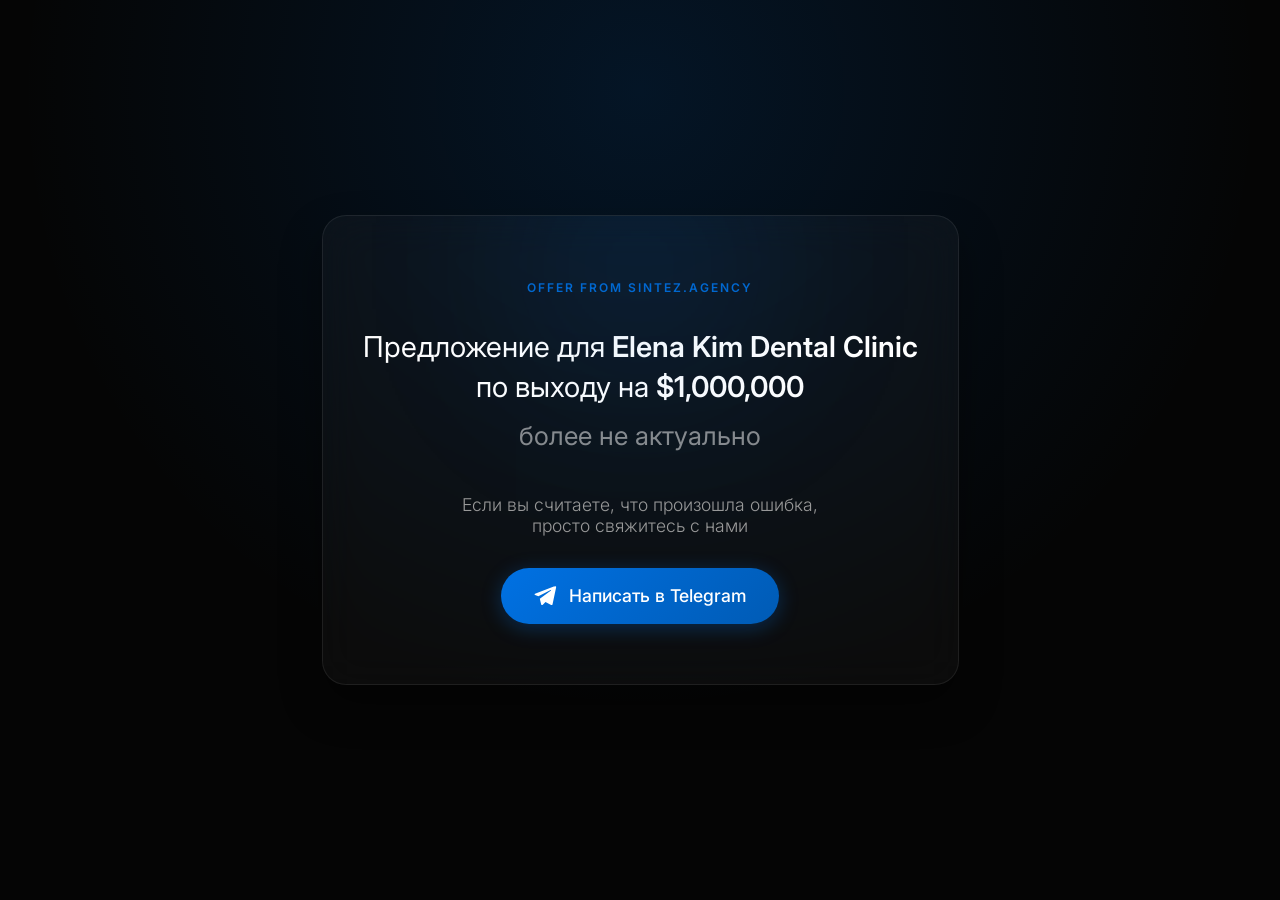
==== commit cfd4287e: "Refine placeholder design: larger text, Sintez branding, improved aesthetics" ====
--- a/index.html
+++ b/index.html
@@ -1,5 +1,6 @@
 <!DOCTYPE html>
 <html lang="ru">
+
 <head>
     <meta charset="UTF-8">
     <meta name="viewport" content="width=device-width, initial-scale=1.0">
@@ -10,17 +11,20 @@
     <link rel="icon" type="image/svg+xml" href="favicon.svg">
     <style>
         :root {
-            --bg-color: #0a0a0a;
+            --bg-color: #050505;
             --text-primary: #ffffff;
-            --text-secondary: #888888;
+            --text-secondary: #999999;
             --accent-blue: #0071e3;
+            --glass-bg: rgba(255, 255, 255, 0.03);
+            --glass-border: rgba(255, 255, 255, 0.08);
         }
 
         body {
             margin: 0;
             padding: 20px;
-            font-family: 'Inter', sans-serif;
+            font-family: 'Inter', -apple-system, BlinkMacSystemFont, sans-serif;
             background-color: var(--bg-color);
+            background-image: radial-gradient(circle at 50% 10%, rgba(0, 113, 227, 0.15), transparent 60%);
             color: var(--text-primary);
             height: 100vh;
             display: flex;
@@ -32,64 +36,104 @@
         }
 
         .container {
-            max-width: 600px;
-            background: rgba(255, 255, 255, 0.03);
-            border: 1px solid rgba(255, 255, 255, 0.1);
-            border-radius: 20px;
-            padding: 40px;
-            backdrop-filter: blur(10px);
+            max-width: 640px;
+            background: var(--glass-bg);
+            border: 1px solid var(--glass-border);
+            border-radius: 24px;
+            padding: 60px 40px;
+            backdrop-filter: blur(20px);
+            -webkit-backdrop-filter: blur(20px);
+            box-shadow: 0 20px 40px rgba(0, 0, 0, 0.4);
+            position: relative;
+            overflow: hidden;
+        }
+
+        .container::before {
+            content: '';
+            position: absolute;
+            top: -50px;
+            left: 50%;
+            transform: translateX(-50%);
+            width: 200px;
+            height: 200px;
+            background: var(--accent-blue);
+            filter: blur(100px);
+            opacity: 0.15;
+            pointer-events: none;
+        }
+
+        .brand-label {
+            display: inline-block;
+            font-size: 0.75rem;
+            letter-spacing: 2px;
+            text-transform: uppercase;
+            color: var(--accent-blue);
+            margin-bottom: 2rem;
+            font-weight: 600;
+            opacity: 0.9;
         }
 
         h1 {
-            font-size: 1.2rem;
-            line-height: 1.6;
+            font-size: 1.8rem;
+            line-height: 1.4;
             font-weight: 400;
-            margin-bottom: 2rem;
-            color: var(--text-secondary);
+            margin: 0 auto 2.5rem;
+            color: var(--text-primary);
         }
 
         strong {
-            color: var(--text-primary);
             font-weight: 600;
+            color: #fff;
         }
 
         .contact-text {
-            font-size: 0.95rem;
+            font-size: 1.1rem;
             color: var(--text-secondary);
-            margin-bottom: 1.5rem;
+            margin-bottom: 2rem;
+            font-weight: 300;
         }
 
         .tg-button {
             display: inline-flex;
             align-items: center;
-            gap: 10px;
-            background-color: var(--accent-blue);
+            justify-content: center;
+            gap: 12px;
+            background: linear-gradient(135deg, #0071e3 0%, #005bb5 100%);
             color: white;
-            padding: 12px 24px;
+            padding: 16px 32px;
             border-radius: 50px;
             text-decoration: none;
-            font-weight: 600;
-            transition: transform 0.2s, opacity 0.2s;
+            font-weight: 500;
+            font-size: 1.1rem;
+            transition: all 0.3s ease;
+            box-shadow: 0 4px 20px rgba(0, 113, 227, 0.3);
         }
 
         .tg-button:hover {
             transform: translateY(-2px);
-            opacity: 0.9;
+            box-shadow: 0 8px 30px rgba(0, 113, 227, 0.5);
         }
     </style>
 </head>
+
 <body>
     <div class="container">
+        <span class="brand-label">Offer from SINTEZ.AGENCY</span>
         <h1>
-            Тут было предложение для стоматологии <strong>Elena Kim dental clinic</strong> по выходу на <strong>$1 000 000</strong>, но оно уже не актуально.
+            Предложение для <strong>Elena Kim Dental Clinic</strong><br>
+            по выходу на <strong>$1,000,000</strong><br>
+            <span style="opacity: 0.5; display: block; margin-top: 10px; font-size: 0.9em;">более не актуально</span>
         </h1>
-        <p class="contact-text">Если вы считаете, что произошла ошибка, свяжитесь с нами:</p>
+        <p class="contact-text">Если вы считаете, что произошла ошибка,<br>просто свяжитесь с нами</p>
         <a href="https://t.me/sintez_agency" class="tg-button" target="_blank">
-            <svg width="20" height="20" viewBox="0 0 24 24" fill="none" xmlns="http://www.w3.org/2000/svg">
-                <path d="M21.6 2.6c.4-.4 1-.4 1.3 0 .2.2.3.5.2.8l-3.6 17c-.1.6-.8.9-1.4.6l-5.6-2.9-2.7 2.6c-.3.3-.8.4-1.2.2-.2-.1-.3-.3-.4-.5l-1.4-5.6L18 6.4c.1-.1.1-.3 0-.4-.1-.1-.3-.1-.4 0L5.4 12.3 2.1 11c-.6-.2-.7-1-.1-1.3L20.8 2.6z" fill="white"/>
+            <svg width="24" height="24" viewBox="0 0 24 24" fill="none" xmlns="http://www.w3.org/2000/svg">
+                <path
+                    d="M21.6 2.6c.4-.4 1-.4 1.3 0 .2.2.3.5.2.8l-3.6 17c-.1.6-.8.9-1.4.6l-5.6-2.9-2.7 2.6c-.3.3-.8.4-1.2.2-.2-.1-.3-.3-.4-.5l-1.4-5.6L18 6.4c.1-.1.1-.3 0-.4-.1-.1-.3-.1-.4 0L5.4 12.3 2.1 11c-.6-.2-.7-1-.1-1.3L20.8 2.6z"
+                    fill="white" />
             </svg>
-            Связаться в Telegram
+            Написать в Telegram
         </a>
     </div>
 </body>
-</html>
+
+</html>
